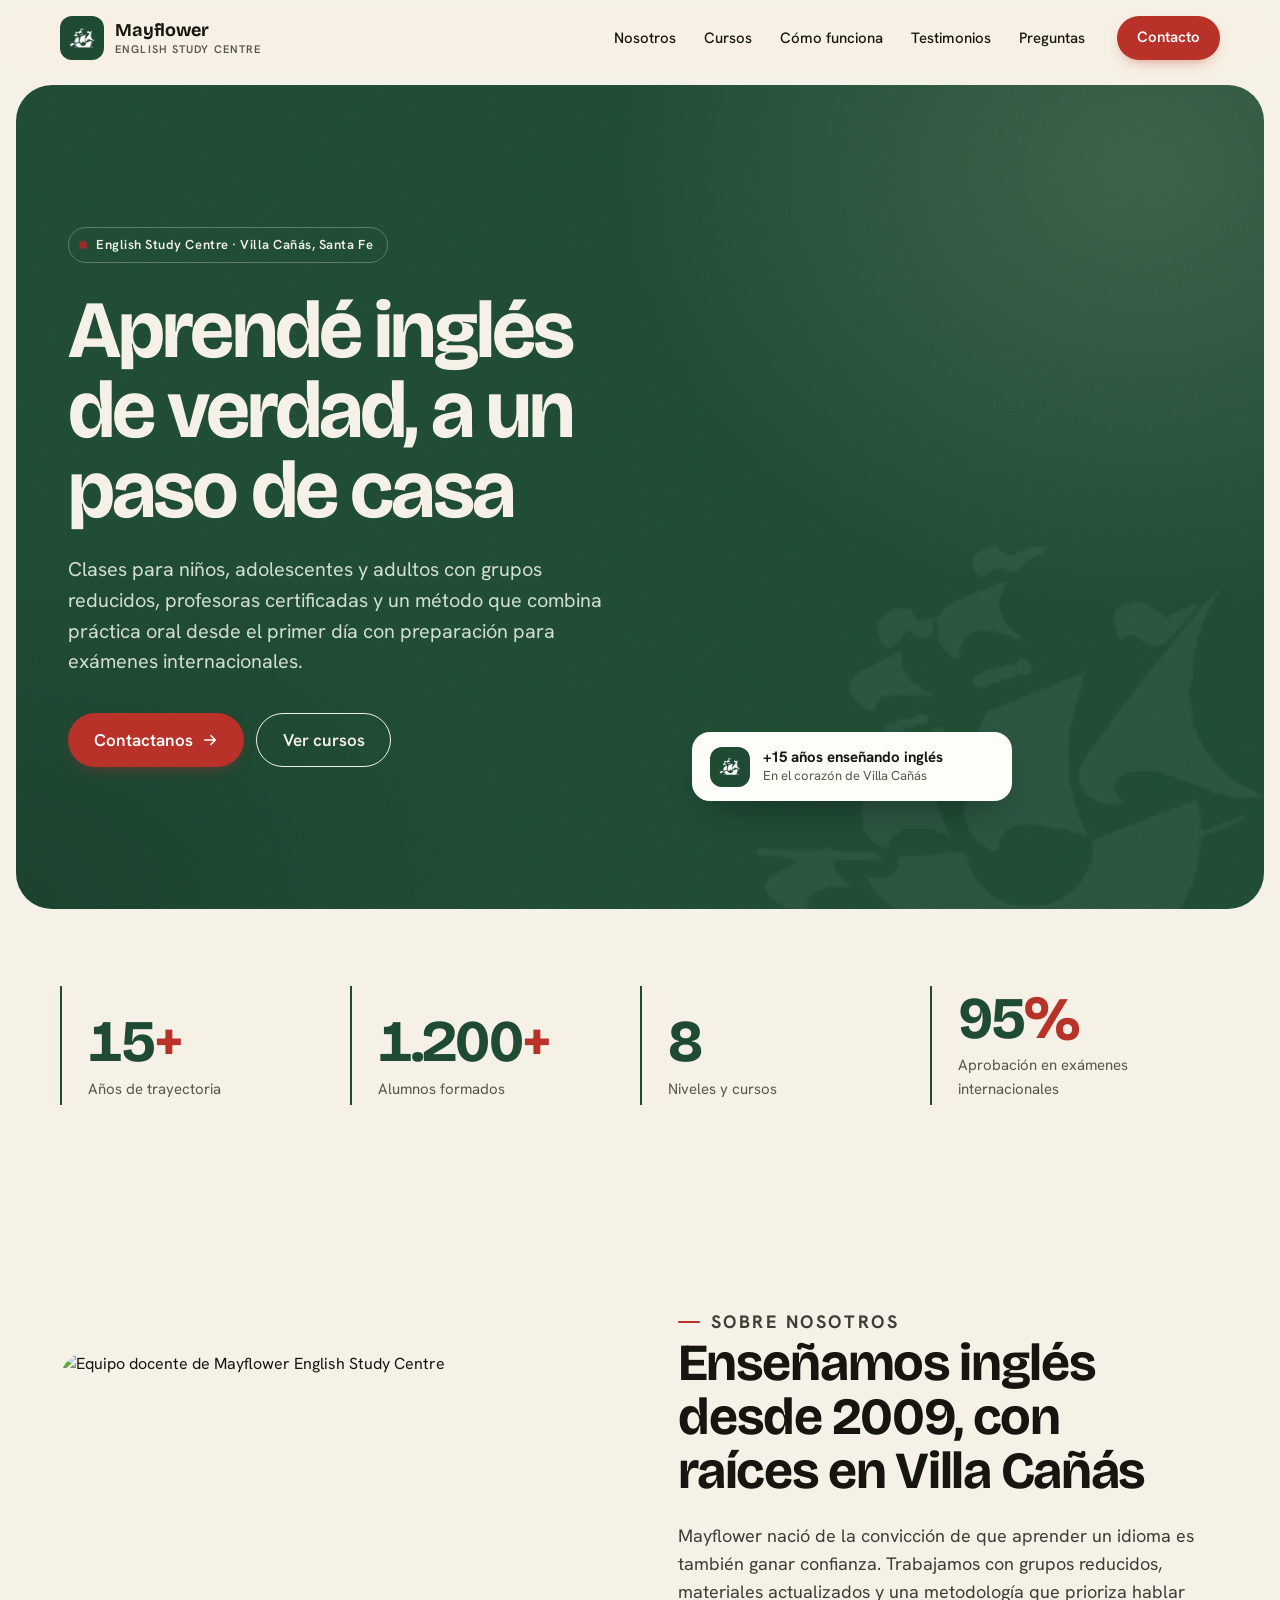
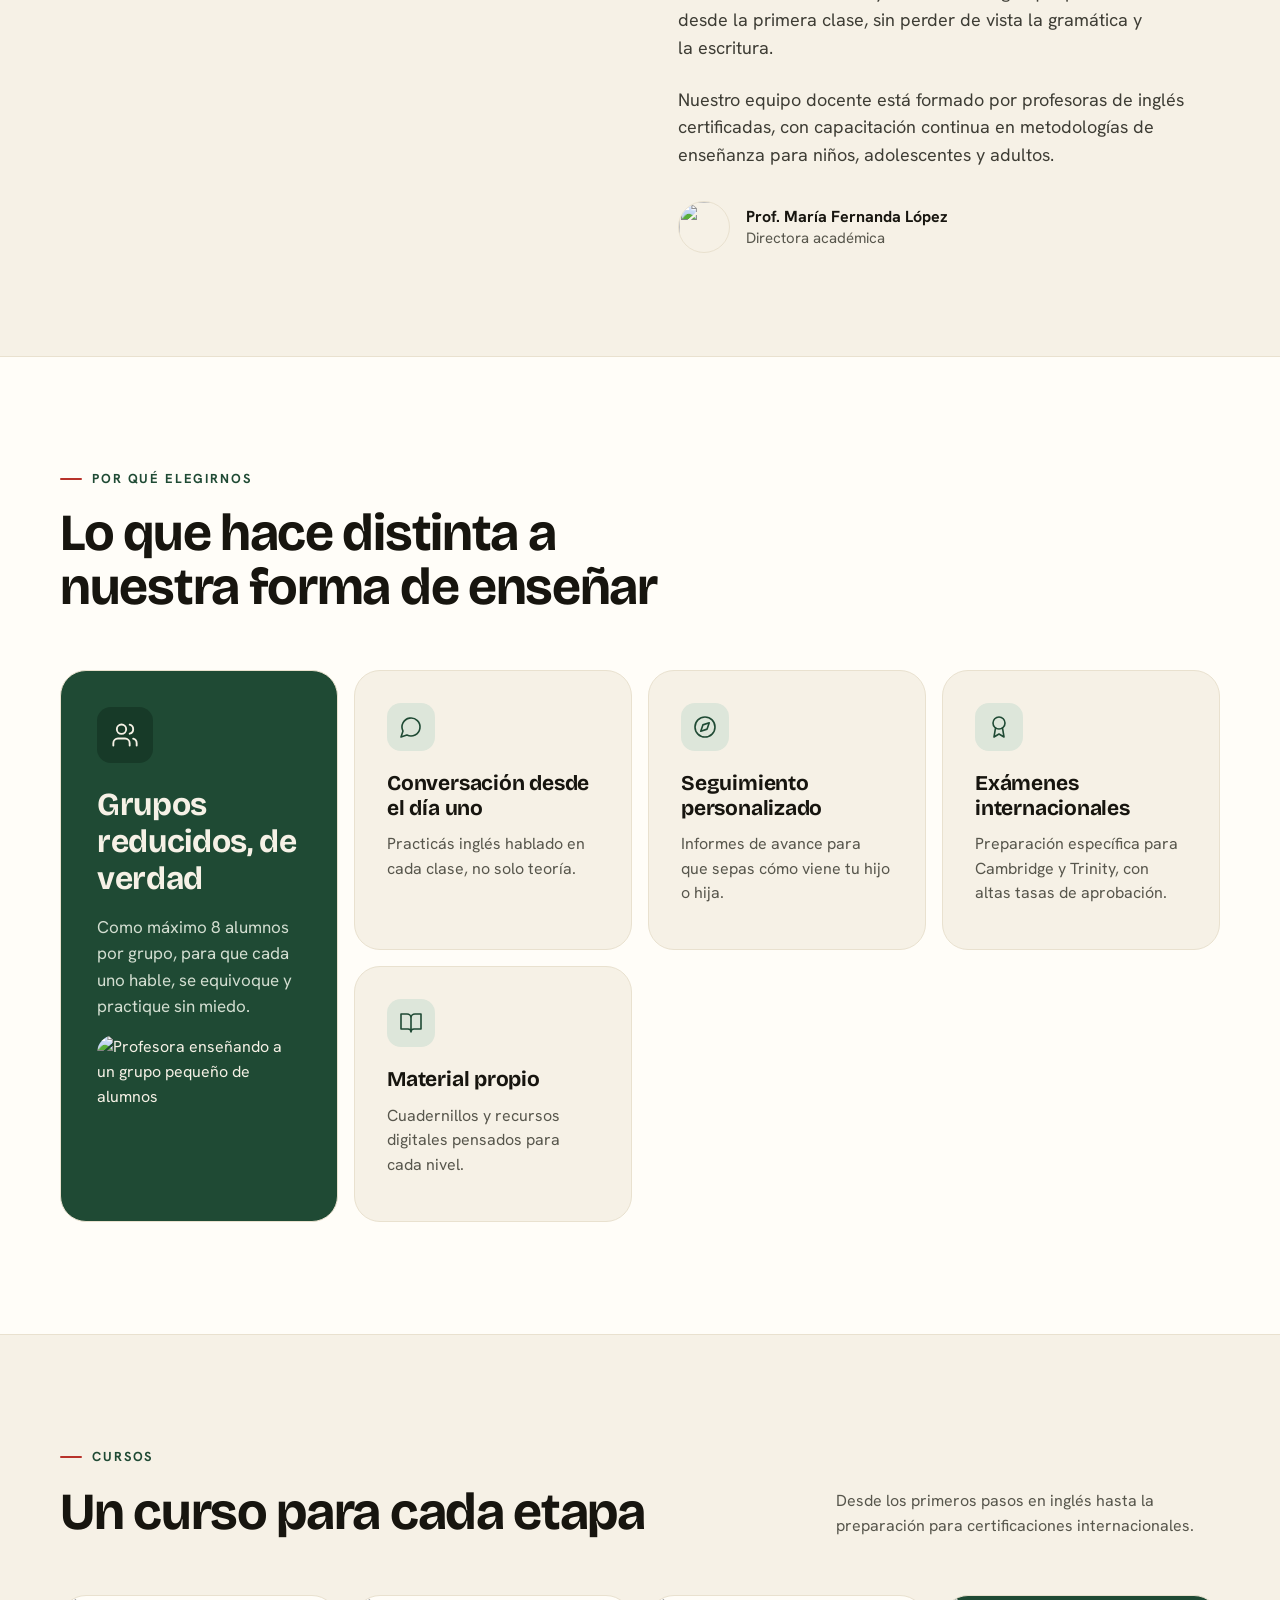
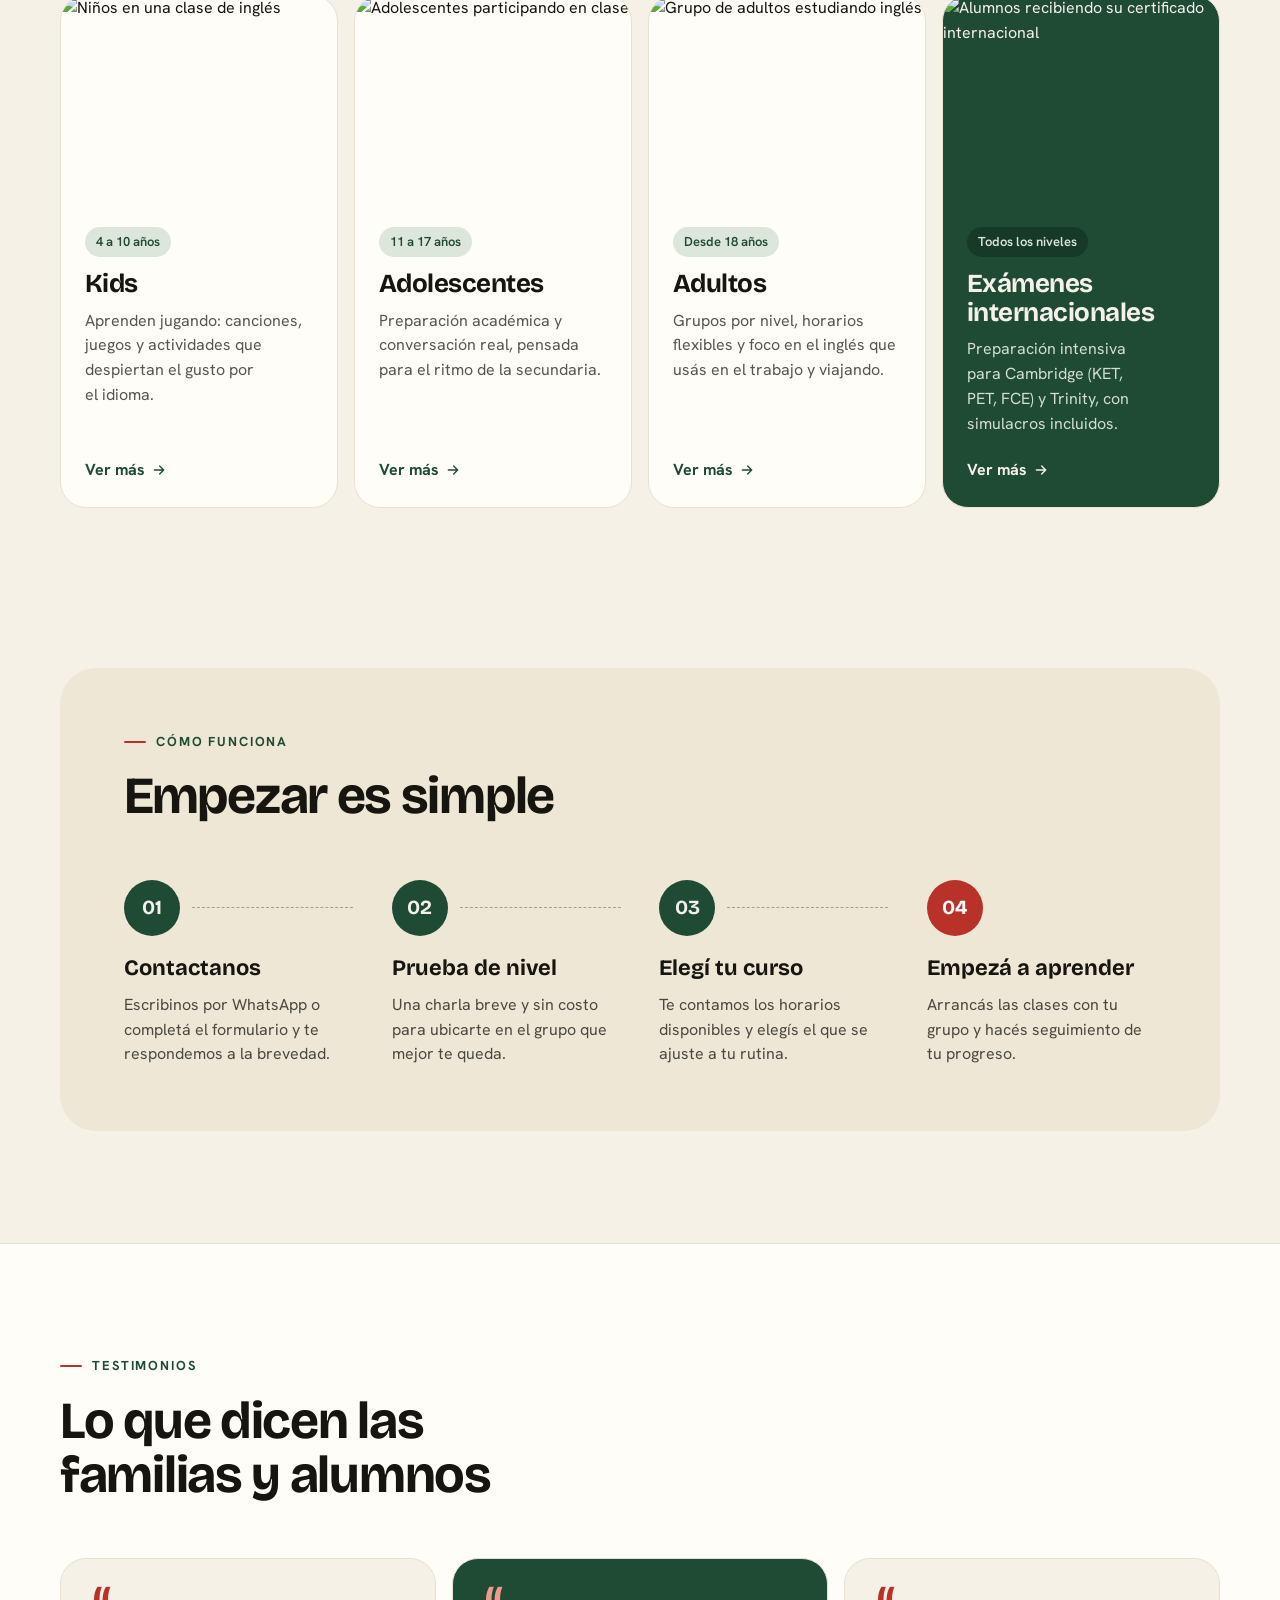
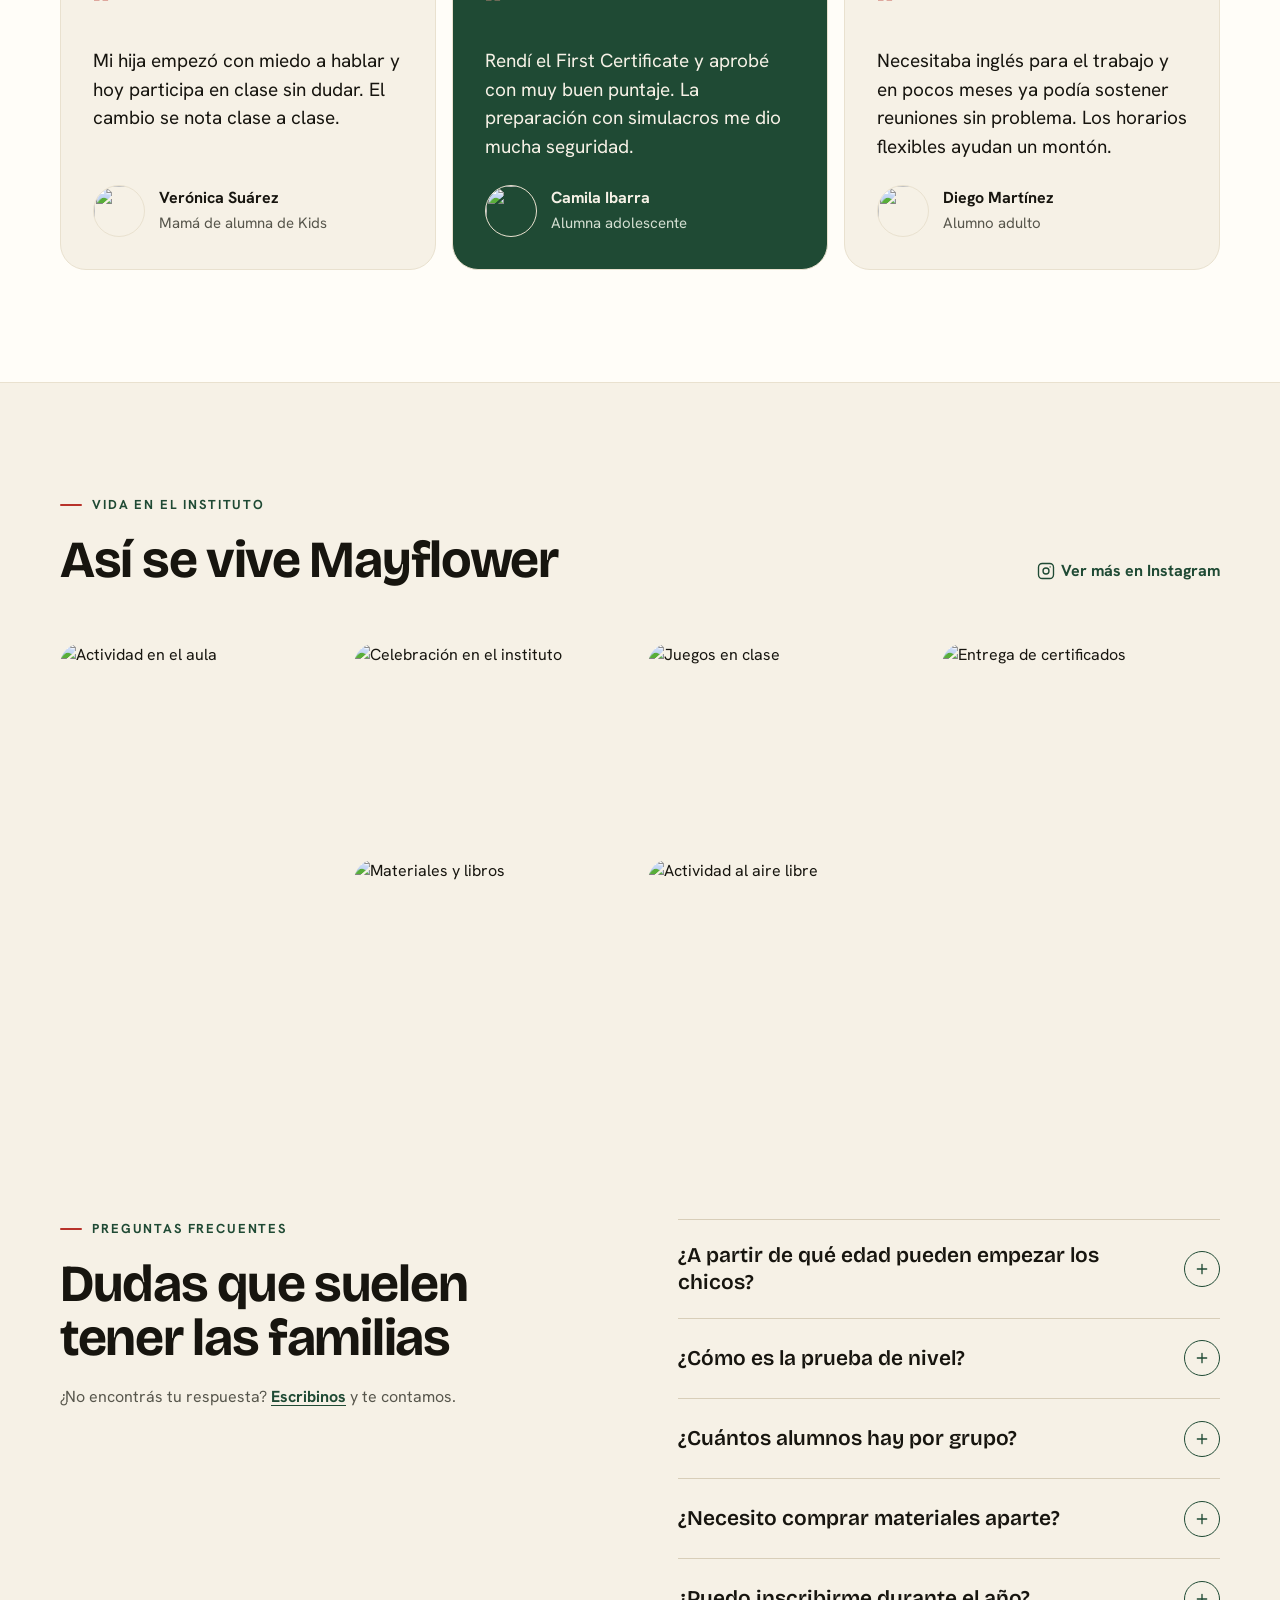
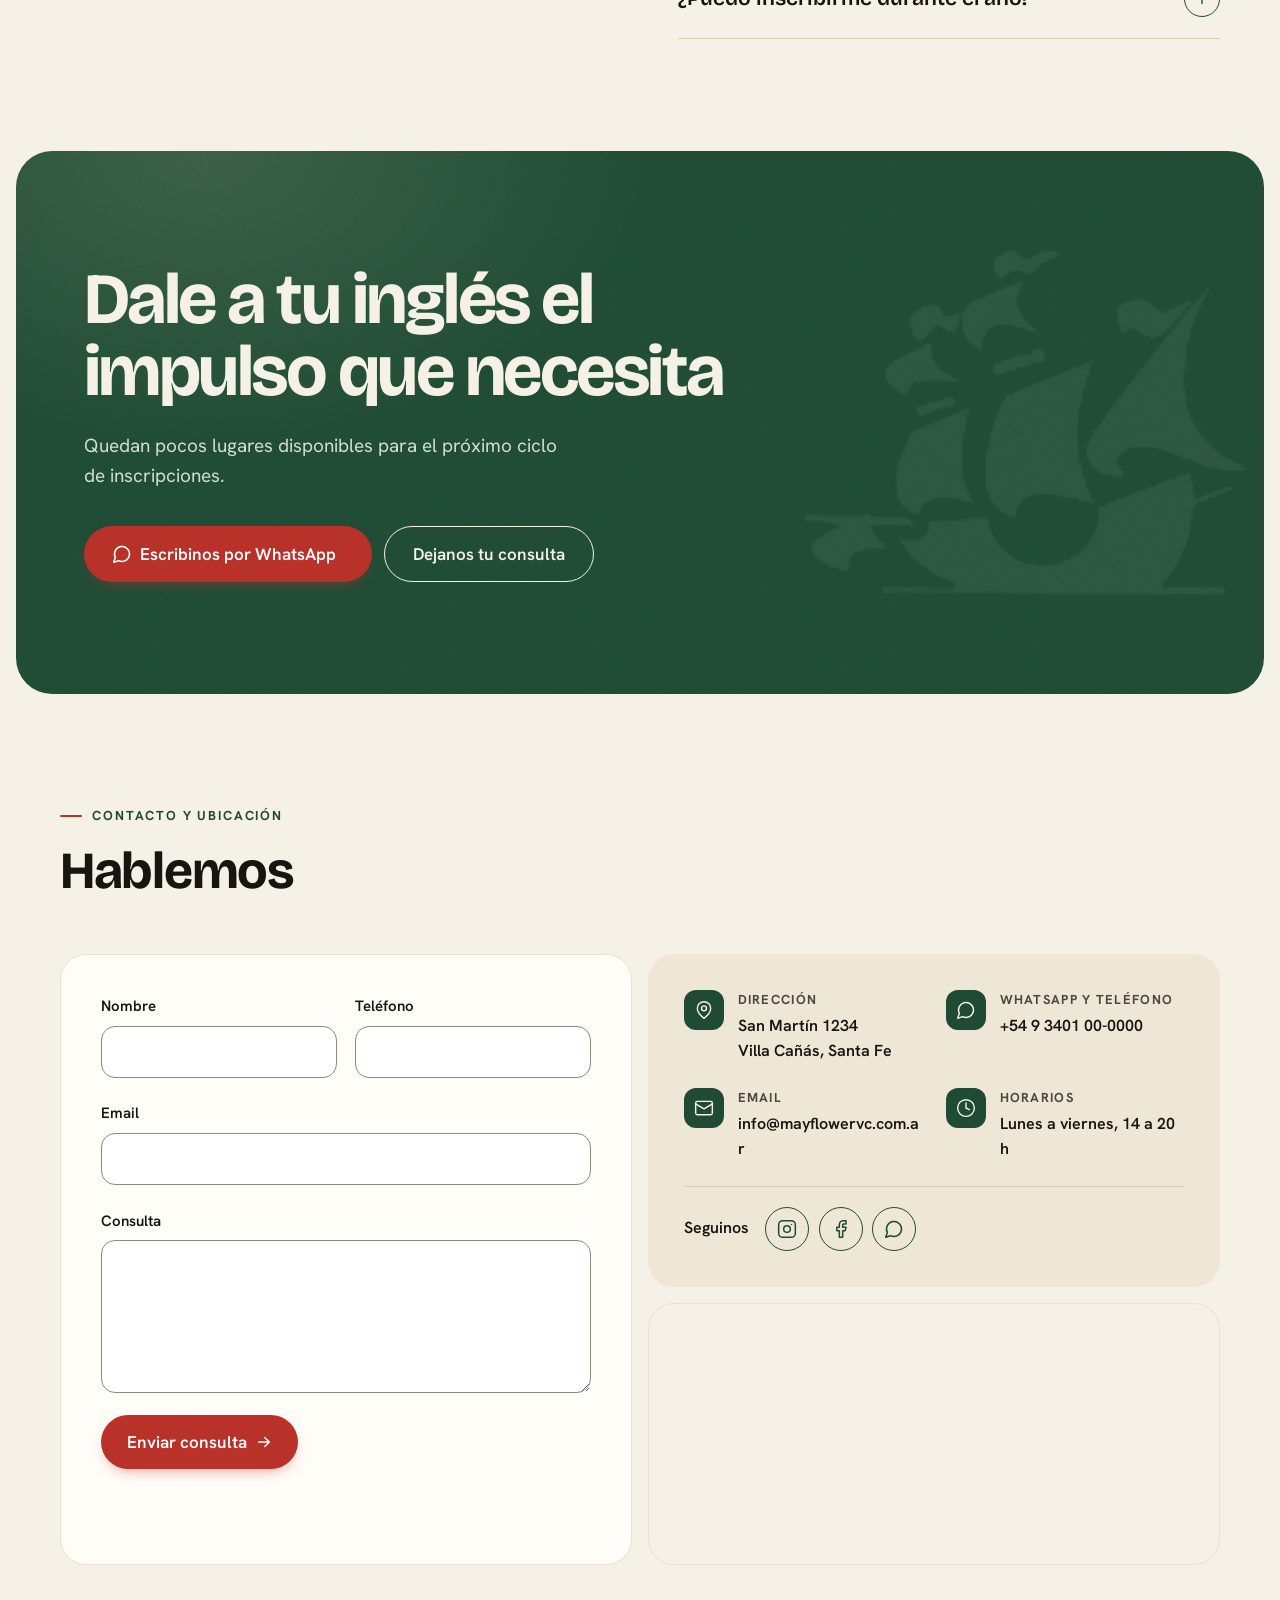
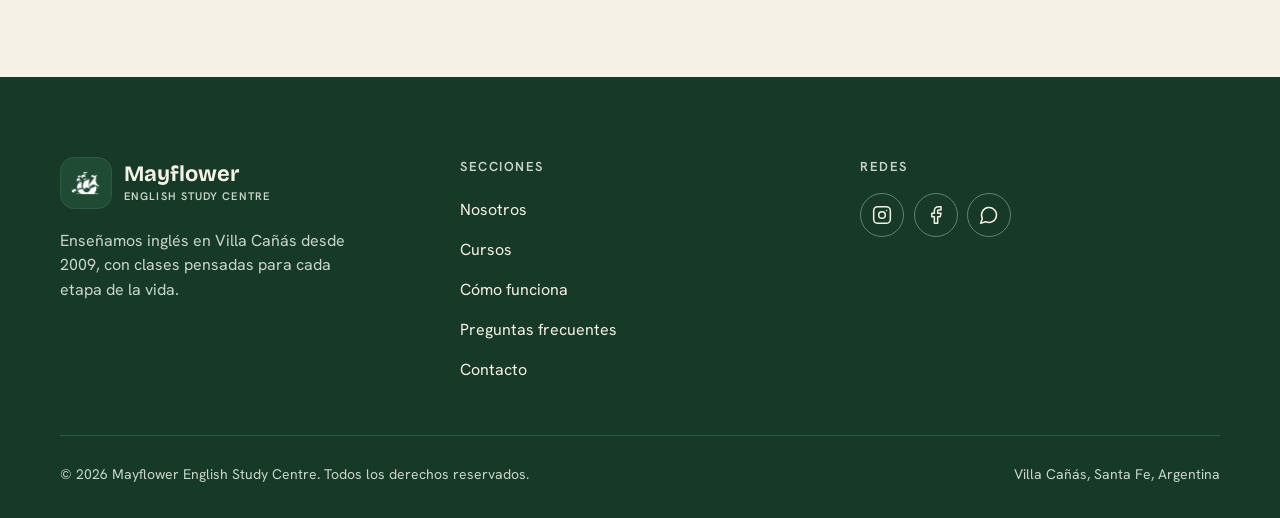
==== index.html @ bcc5b5cf "Build production landing page in HTML/CSS/JS from design handoff Recreates the Claude Design mockup " ====
<!DOCTYPE html>
<html lang="es-AR">
<head>
<meta charset="utf-8">
<meta name="viewport" content="width=device-width, initial-scale=1">
<title>Mayflower English Study Centre · Villa Cañás, Santa Fe</title>
<meta name="description" content="Instituto de inglés en Villa Cañás, Santa Fe. Cursos para niños, adolescentes y adultos, y preparación para exámenes internacionales.">
<link rel="icon" href="assets/ship-white.png" type="image/png">
<link rel="preconnect" href="https://fonts.googleapis.com">
<link rel="preconnect" href="https://fonts.gstatic.com" crossorigin>
<link href="https://fonts.googleapis.com/css2?family=Bricolage+Grotesque:opsz,wght@12..96,400..800&family=Hanken+Grotesk:wght@400..700&display=swap" rel="stylesheet">
<link rel="stylesheet" href="css/style.css">
</head>
<body>

<a href="#contenido" class="skip-link">Saltar al contenido</a>

<header class="site-header">
  <div class="header-inner">
    <a href="#inicio" aria-label="Mayflower English Study Centre, ir al inicio" class="brand">
      <span class="brand-mark"><img src="assets/ship-white.png" alt=""></span>
      <span class="brand-text">
        <span class="brand-name">Mayflower</span>
        <span class="brand-sub">English Study Centre</span>
      </span>
    </a>

    <nav class="main-nav" aria-label="Principal">
      <ul class="nav-list">
        <li><a href="#nosotros" class="nav-link">Nosotros</a></li>
        <li><a href="#cursos" class="nav-link">Cursos</a></li>
        <li><a href="#como-funciona" class="nav-link">Cómo funciona</a></li>
        <li><a href="#testimonios" class="nav-link">Testimonios</a></li>
        <li><a href="#faq" class="nav-link">Preguntas</a></li>
      </ul>
      <a href="#contacto" class="btn btn-primary">Contacto</a>
    </nav>

    <button id="mf-menu-btn" type="button" class="menu-btn mobile-menu-toggle" aria-expanded="false" aria-controls="mf-mobile-menu" aria-label="Abrir menú">
      <svg class="icon-close" width="22" height="22" viewBox="0 0 24 24" aria-hidden="true" hidden><path d="M6 6l12 12M18 6L6 18"></path></svg>
      <svg class="icon-open" width="22" height="22" viewBox="0 0 24 24" aria-hidden="true"><path d="M4 7h16M4 12h16M4 17h10"></path></svg>
    </button>
  </div>

  <nav id="mf-mobile-menu" class="mobile-nav" aria-label="Menú móvil" hidden>
    <ul class="mobile-nav-list">
      <li><a href="#nosotros" class="mobile-nav-link">Nosotros</a></li>
      <li><a href="#cursos" class="mobile-nav-link">Cursos</a></li>
      <li><a href="#como-funciona" class="mobile-nav-link">Cómo funciona</a></li>
      <li><a href="#testimonios" class="mobile-nav-link">Testimonios</a></li>
      <li><a href="#faq" class="mobile-nav-link">Preguntas frecuentes</a></li>
    </ul>
    <a href="#contacto" class="mobile-cta">Contacto</a>
  </nav>
</header>

<main id="contenido">

<section id="inicio" aria-labelledby="hero-title" class="hero-wrap">
  <div class="hero">
    <div class="hero-glow" aria-hidden="true"></div>
    <div class="hero-grain" aria-hidden="true"></div>
    <img src="assets/ship-white.png" alt="" aria-hidden="true" class="hero-ship">
    <div class="hero-grid">
      <div class="hero-copy">
        <p class="hero-badge"><span class="hero-badge-dot" aria-hidden="true"></span>English Study Centre · Villa Cañás, Santa Fe</p>
        <h1 id="hero-title" class="hero-title">Aprendé inglés de verdad, a un paso de casa</h1>
        <p class="hero-sub">Clases para niños, adolescentes y adultos con grupos reducidos, profesoras certificadas y un método que combina práctica oral desde el primer día con preparación para exámenes internacionales.</p>
        <div class="hero-actions">
          <a href="#contacto" class="btn btn-primary btn-lg">Contactanos<svg width="18" height="18" viewBox="0 0 24 24" aria-hidden="true"><path d="M5 12h14M13 6l6 6-6 6"></path></svg></a>
          <a href="#cursos" class="btn btn-outline btn-lg" style="color:var(--bg)">Ver cursos</a>
        </div>
      </div>
      <div class="hero-media">
        <div class="hero-photo">
          <div data-parallax>
            <img src="https://images.unsplash.com/photo-1523240795612-9a054b0db644?auto=format&fit=crop&w=1200&q=80" alt="Alumnos participando en una clase de inglés" loading="eager">
          </div>
        </div>
        <div class="hero-card">
          <span class="hero-card-icon" aria-hidden="true"><img src="assets/ship-white.png" alt=""></span>
          <span class="hero-card-text"><strong>+15 años enseñando inglés</strong><span>En el corazón de Villa Cañás</span></span>
        </div>
      </div>
    </div>
  </div>
</section>

<section id="mf-stats" aria-label="Datos clave" class="stats-section container">
  <dl class="stats-grid">
    <div data-reveal class="stat">
      <dt>Años de trayectoria</dt>
      <dd><span data-count-to="15">0</span><span class="accent">+</span></dd>
    </div>
    <div data-reveal class="stat">
      <dt>Alumnos formados</dt>
      <dd><span data-count-to="1200">0</span><span class="accent">+</span></dd>
    </div>
    <div data-reveal class="stat">
      <dt>Niveles y cursos</dt>
      <dd><span data-count-to="8">0</span></dd>
    </div>
    <div data-reveal class="stat">
      <dt>Aprobación en exámenes internacionales</dt>
      <dd><span data-count-to="95">0</span><span class="accent">%</span></dd>
    </div>
  </dl>
</section>

<section id="nosotros" aria-labelledby="nosotros-title" class="about-section">
  <div data-reveal class="about-photo">
    <img src="https://images.unsplash.com/photo-1509062522246-3755977927d7?auto=format&fit=crop&w=1000&q=80" alt="Equipo docente de Mayflower English Study Centre" loading="lazy">
  </div>
  <div data-reveal class="about-text">
    <p class="eyebrow">Sobre nosotros</p>
    <h2 id="nosotros-title" class="section-title">Enseñamos inglés desde 2009, con raíces en Villa Cañás</h2>
    <p>Mayflower nació de la convicción de que aprender un idioma es también ganar confianza. Trabajamos con grupos reducidos, materiales actualizados y una metodología que prioriza hablar desde la primera clase, sin perder de vista la gramática y la escritura.</p>
    <p>Nuestro equipo docente está formado por profesoras de inglés certificadas, con capacitación continua en metodologías de enseñanza para niños, adolescentes y adultos.</p>
    <div class="about-person">
      <img class="avatar" src="https://images.unsplash.com/photo-1544005313-94ddf0286df2?auto=format&fit=crop&w=200&q=80" alt="">
      <span class="about-person-text"><strong>Prof. María Fernanda López</strong><span>Directora académica</span></span>
    </div>
  </div>
</section>

<section id="por-que" aria-labelledby="porque-title" class="why-section">
  <div class="why-inner">
    <div data-reveal class="why-head">
      <p class="eyebrow">Por qué elegirnos</p>
      <h2 id="porque-title" class="section-title">Lo que hace distinta a nuestra forma de enseñar</h2>
    </div>
    <ul class="why-grid">
      <li data-reveal class="why-card why-card--feature">
        <span class="why-card-icon" aria-hidden="true"><svg width="28" height="28" viewBox="0 0 24 24"><path d="M16 21v-2a4 4 0 0 0-4-4H6a4 4 0 0 0-4 4v2"></path><circle cx="9" cy="7" r="4"></circle><path d="M22 21v-2a4 4 0 0 0-3-3.87M16 3.13a4 4 0 0 1 0 7.75"></path></svg></span>
        <h3>Grupos reducidos, de verdad</h3>
        <p>Como máximo 8 alumnos por grupo, para que cada uno hable, se equivoque y practique sin miedo.</p>
        <div class="why-card-photo"><img src="https://images.unsplash.com/photo-1571260899304-425eee4c7efc?auto=format&fit=crop&w=900&q=80" alt="Profesora enseñando a un grupo pequeño de alumnos" loading="lazy"></div>
      </li>
      <li data-reveal class="why-card">
        <span class="why-card-icon" aria-hidden="true"><svg width="24" height="24" viewBox="0 0 24 24"><path d="M7.9 20A9 9 0 1 0 4 16.1L2 22z"></path></svg></span>
        <h3>Conversación desde el día uno</h3>
        <p>Practicás inglés hablado en cada clase, no solo teoría.</p>
      </li>
      <li data-reveal class="why-card">
        <span class="why-card-icon" aria-hidden="true"><svg width="24" height="24" viewBox="0 0 24 24"><circle cx="12" cy="12" r="10"></circle><path d="M16.24 7.76l-2.12 6.36-6.36 2.12 2.12-6.36z"></path></svg></span>
        <h3>Seguimiento personalizado</h3>
        <p>Informes de avance para que sepas cómo viene tu hijo o hija.</p>
      </li>
      <li data-reveal class="why-card">
        <span class="why-card-icon" aria-hidden="true"><svg width="24" height="24" viewBox="0 0 24 24"><circle cx="12" cy="8" r="6"></circle><path d="M15.48 12.89L17 22l-5-3-5 3 1.52-9.11"></path></svg></span>
        <h3>Exámenes internacionales</h3>
        <p>Preparación específica para Cambridge y Trinity, con altas tasas de aprobación.</p>
      </li>
      <li data-reveal class="why-card">
        <span class="why-card-icon" aria-hidden="true"><svg width="24" height="24" viewBox="0 0 24 24"><path d="M2 3h6a4 4 0 0 1 4 4v14a3 3 0 0 0-3-3H2zM22 3h-6a4 4 0 0 0-4 4v14a3 3 0 0 1 3-3h7z"></path></svg></span>
        <h3>Material propio</h3>
        <p>Cuadernillos y recursos digitales pensados para cada nivel.</p>
      </li>
    </ul>
  </div>
</section>

<section id="cursos" aria-labelledby="cursos-title" class="courses-section">
  <div data-reveal class="section-head-row">
    <div style="max-width:40rem">
      <p class="eyebrow">Cursos</p>
      <h2 id="cursos-title" class="section-title">Un curso para cada etapa</h2>
    </div>
    <p class="lede">Desde los primeros pasos en inglés hasta la preparación para certificaciones internacionales.</p>
  </div>
  <ul class="courses-grid">
    <li data-reveal class="course-card">
      <div class="course-photo"><img src="https://images.unsplash.com/photo-1503676260728-1c00da094a0b?auto=format&fit=crop&w=800&q=80" alt="Niños en una clase de inglés" loading="lazy"></div>
      <div class="course-body">
        <span class="course-tag">4 a 10 años</span>
        <h3>Kids</h3>
        <p>Aprenden jugando: canciones, juegos y actividades que despiertan el gusto por el idioma.</p>
        <a href="#contacto" aria-label="Ver más sobre el curso Kids" class="course-link">Ver más<svg width="16" height="16" viewBox="0 0 24 24" aria-hidden="true"><path d="M5 12h14M13 6l6 6-6 6"></path></svg></a>
      </div>
    </li>
    <li data-reveal class="course-card">
      <div class="course-photo"><img src="https://images.unsplash.com/photo-1580582932707-520aed937b7b?auto=format&fit=crop&w=800&q=80" alt="Adolescentes participando en clase" loading="lazy"></div>
      <div class="course-body">
        <span class="course-tag">11 a 17 años</span>
        <h3>Adolescentes</h3>
        <p>Preparación académica y conversación real, pensada para el ritmo de la secundaria.</p>
        <a href="#contacto" aria-label="Ver más sobre el curso Adolescentes" class="course-link">Ver más<svg width="16" height="16" viewBox="0 0 24 24" aria-hidden="true"><path d="M5 12h14M13 6l6 6-6 6"></path></svg></a>
      </div>
    </li>
    <li data-reveal class="course-card">
      <div class="course-photo"><img src="https://images.unsplash.com/photo-1543269865-cbf427effbad?auto=format&fit=crop&w=800&q=80" alt="Grupo de adultos estudiando inglés" loading="lazy"></div>
      <div class="course-body">
        <span class="course-tag">Desde 18 años</span>
        <h3>Adultos</h3>
        <p>Grupos por nivel, horarios flexibles y foco en el inglés que usás en el trabajo y viajando.</p>
        <a href="#contacto" aria-label="Ver más sobre el curso Adultos" class="course-link">Ver más<svg width="16" height="16" viewBox="0 0 24 24" aria-hidden="true"><path d="M5 12h14M13 6l6 6-6 6"></path></svg></a>
      </div>
    </li>
    <li data-reveal class="course-card course-card--dark">
      <div class="course-photo"><img src="https://images.unsplash.com/photo-1523050854058-8df90110c9f1?auto=format&fit=crop&w=800&q=80" alt="Alumnos recibiendo su certificado internacional" loading="lazy"></div>
      <div class="course-body">
        <span class="course-tag">Todos los niveles</span>
        <h3>Exámenes internacionales</h3>
        <p>Preparación intensiva para Cambridge (KET, PET, FCE) y Trinity, con simulacros incluidos.</p>
        <a href="#contacto" aria-label="Ver más sobre la preparación para exámenes internacionales" class="course-link">Ver más<svg width="16" height="16" viewBox="0 0 24 24" aria-hidden="true"><path d="M5 12h14M13 6l6 6-6 6"></path></svg></a>
      </div>
    </li>
  </ul>
</section>

<section id="como-funciona" aria-labelledby="pasos-title" class="steps-section">
  <div class="steps-panel">
    <div data-reveal class="steps-head">
      <p class="eyebrow">Cómo funciona</p>
      <h2 id="pasos-title" class="section-title">Empezar es simple</h2>
    </div>
    <ol class="steps-list">
      <li data-reveal class="step">
        <div class="step-head" aria-hidden="true"><span class="step-num">01</span><span class="step-line"></span></div>
        <h3>Contactanos</h3>
        <p>Escribinos por WhatsApp o completá el formulario y te respondemos a la brevedad.</p>
      </li>
      <li data-reveal class="step">
        <div class="step-head" aria-hidden="true"><span class="step-num">02</span><span class="step-line"></span></div>
        <h3>Prueba de nivel</h3>
        <p>Una charla breve y sin costo para ubicarte en el grupo que mejor te queda.</p>
      </li>
      <li data-reveal class="step">
        <div class="step-head" aria-hidden="true"><span class="step-num">03</span><span class="step-line"></span></div>
        <h3>Elegí tu curso</h3>
        <p>Te contamos los horarios disponibles y elegís el que se ajuste a tu rutina.</p>
      </li>
      <li data-reveal class="step">
        <div class="step-head" aria-hidden="true"><span class="step-num step-num--final">04</span></div>
        <h3>Empezá a aprender</h3>
        <p>Arrancás las clases con tu grupo y hacés seguimiento de tu progreso.</p>
      </li>
    </ol>
  </div>
</section>

<section id="testimonios" aria-labelledby="testimonios-title" class="testimonials-section">
  <div class="testimonials-inner">
    <div data-reveal class="testimonials-head">
      <p class="eyebrow">Testimonios</p>
      <h2 id="testimonios-title" class="section-title">Lo que dicen las familias y alumnos</h2>
    </div>
    <ul class="testimonials-grid">
      <li data-reveal>
        <figure class="testimonial">
          <span class="testimonial-quote-mark" aria-hidden="true">&ldquo;</span>
          <blockquote>Mi hija empezó con miedo a hablar y hoy participa en clase sin dudar. El cambio se nota clase a clase.</blockquote>
          <figcaption>
            <img class="avatar" src="https://images.unsplash.com/photo-1544723795-3fb6469f5b39?auto=format&fit=crop&w=200&q=80" alt="">
            <span><strong>Verónica Suárez</strong><span class="role">Mamá de alumna de Kids</span></span>
          </figcaption>
        </figure>
      </li>
      <li data-reveal>
        <figure class="testimonial testimonial--dark">
          <span class="testimonial-quote-mark" aria-hidden="true">&ldquo;</span>
          <blockquote>Rendí el First Certificate y aprobé con muy buen puntaje. La preparación con simulacros me dio mucha seguridad.</blockquote>
          <figcaption>
            <img class="avatar" src="https://images.unsplash.com/photo-1520813792240-56fc4a3765a7?auto=format&fit=crop&w=200&q=80" alt="">
            <span><strong>Camila Ibarra</strong><span class="role">Alumna adolescente</span></span>
          </figcaption>
        </figure>
      </li>
      <li data-reveal>
        <figure class="testimonial">
          <span class="testimonial-quote-mark" aria-hidden="true">&ldquo;</span>
          <blockquote>Necesitaba inglés para el trabajo y en pocos meses ya podía sostener reuniones sin problema. Los horarios flexibles ayudan un montón.</blockquote>
          <figcaption>
            <img class="avatar" src="https://images.unsplash.com/photo-1500648767791-00dcc994a43e?auto=format&fit=crop&w=200&q=80" alt="">
            <span><strong>Diego Martínez</strong><span class="role">Alumno adulto</span></span>
          </figcaption>
        </figure>
      </li>
    </ul>
  </div>
</section>

<section id="galeria" aria-labelledby="galeria-title" class="gallery-section">
  <div data-reveal class="section-head-row">
    <div style="max-width:40rem">
      <p class="eyebrow">Vida en el instituto</p>
      <h2 id="galeria-title" class="section-title">Así se vive Mayflower</h2>
    </div>
    <a href="#" class="course-link" style="min-height:44px"><svg width="18" height="18" viewBox="0 0 24 24" aria-hidden="true" style="stroke-width:1.8"><rect x="2" y="2" width="20" height="20" rx="5"></rect><circle cx="12" cy="12" r="4"></circle><path d="M17.5 6.5h.01"></path></svg>Ver más en Instagram</a>
  </div>
  <ul class="gallery-grid">
    <li data-reveal class="gallery-item gallery-item--tall"><img src="https://images.unsplash.com/photo-1522202176988-66273c2fd55f?auto=format&fit=crop&w=600&q=80" alt="Actividad en el aula" loading="lazy"></li>
    <li data-reveal class="gallery-item"><img src="https://images.unsplash.com/photo-1541339907198-e08756dedf3f?auto=format&fit=crop&w=600&q=80" alt="Celebración en el instituto" loading="lazy"></li>
    <li data-reveal class="gallery-item"><img src="https://images.unsplash.com/photo-1588075592446-265fd1e6e76f?auto=format&fit=crop&w=600&q=80" alt="Juegos en clase" loading="lazy"></li>
    <li data-reveal class="gallery-item gallery-item--tall"><img src="https://images.unsplash.com/photo-1523240795612-9a054b0db644?auto=format&fit=crop&w=600&q=80" alt="Entrega de certificados" loading="lazy"></li>
    <li data-reveal class="gallery-item"><img src="https://images.unsplash.com/photo-1497633762265-9d179a990aa6?auto=format&fit=crop&w=600&q=80" alt="Materiales y libros" loading="lazy"></li>
    <li data-reveal class="gallery-item"><img src="https://images.unsplash.com/photo-1427504494785-3a9ca7044f45?auto=format&fit=crop&w=600&q=80" alt="Actividad al aire libre" loading="lazy"></li>
  </ul>
</section>

<section id="faq" aria-labelledby="faq-title" class="faq-section">
  <div data-reveal class="faq-head">
    <p class="eyebrow">Preguntas frecuentes</p>
    <h2 id="faq-title" class="section-title">Dudas que suelen tener las familias</h2>
    <p class="hint">¿No encontrás tu respuesta? <a href="#contacto">Escribinos</a> y te contamos.</p>
  </div>
  <div data-reveal class="faq-list">
    <div class="faq-item">
      <h3 style="margin:0"><button id="faq-b0" type="button" class="faq-question" aria-expanded="false" aria-controls="faq-p0">¿A partir de qué edad pueden empezar los chicos?<span class="faq-icon" aria-hidden="true"><svg width="16" height="16" viewBox="0 0 24 24"><path d="M12 5v14M5 12h14"></path></svg></span></button></h3>
      <div id="faq-p0" role="region" aria-labelledby="faq-b0" class="faq-answer"><div class="faq-answer-inner"><p>Los grupos de Kids arrancan desde los 4 años, con propuestas lúdicas adaptadas a cada edad.</p></div></div>
    </div>
    <div class="faq-item">
      <h3 style="margin:0"><button id="faq-b1" type="button" class="faq-question" aria-expanded="false" aria-controls="faq-p1">¿Cómo es la prueba de nivel?<span class="faq-icon" aria-hidden="true"><svg width="16" height="16" viewBox="0 0 24 24"><path d="M12 5v14M5 12h14"></path></svg></span></button></h3>
      <div id="faq-p1" role="region" aria-labelledby="faq-b1" class="faq-answer"><div class="faq-answer-inner"><p>Es una charla breve y sin costo, presencial o virtual, para ubicarte en el grupo adecuado.</p></div></div>
    </div>
    <div class="faq-item">
      <h3 style="margin:0"><button id="faq-b2" type="button" class="faq-question" aria-expanded="false" aria-controls="faq-p2">¿Cuántos alumnos hay por grupo?<span class="faq-icon" aria-hidden="true"><svg width="16" height="16" viewBox="0 0 24 24"><path d="M12 5v14M5 12h14"></path></svg></span></button></h3>
      <div id="faq-p2" role="region" aria-labelledby="faq-b2" class="faq-answer"><div class="faq-answer-inner"><p>Trabajamos con grupos reducidos de hasta 8 alumnos para garantizar la práctica oral de todos.</p></div></div>
    </div>
    <div class="faq-item">
      <h3 style="margin:0"><button id="faq-b3" type="button" class="faq-question" aria-expanded="false" aria-controls="faq-p3">¿Necesito comprar materiales aparte?<span class="faq-icon" aria-hidden="true"><svg width="16" height="16" viewBox="0 0 24 24"><path d="M12 5v14M5 12h14"></path></svg></span></button></h3>
      <div id="faq-p3" role="region" aria-labelledby="faq-b3" class="faq-answer"><div class="faq-answer-inner"><p>Usamos cuadernillos propios incluidos en la cuota, más recursos digitales de apoyo.</p></div></div>
    </div>
    <div class="faq-item">
      <h3 style="margin:0"><button id="faq-b4" type="button" class="faq-question" aria-expanded="false" aria-controls="faq-p4">¿Puedo inscribirme durante el año?<span class="faq-icon" aria-hidden="true"><svg width="16" height="16" viewBox="0 0 24 24"><path d="M12 5v14M5 12h14"></path></svg></span></button></h3>
      <div id="faq-p4" role="region" aria-labelledby="faq-b4" class="faq-answer"><div class="faq-answer-inner"><p>Sí, las inscripciones están abiertas todo el año según disponibilidad de vacantes por grupo.</p></div></div>
    </div>
  </div>
</section>

<section aria-labelledby="cta-title" class="cta-wrap">
  <div data-reveal class="cta">
    <div class="cta-glow" aria-hidden="true"></div>
    <div class="cta-grain" aria-hidden="true"></div>
    <img src="assets/ship-white.png" alt="" aria-hidden="true" class="cta-ship">
    <div class="cta-inner">
      <h2 id="cta-title" class="cta-title">Dale a tu inglés el impulso que necesita</h2>
      <p class="cta-sub">Quedan pocos lugares disponibles para el próximo ciclo de inscripciones.</p>
      <div class="cta-actions">
        <a href="https://wa.me/5493401000000" target="_blank" rel="noopener" class="btn btn-primary btn-xl">
          <svg width="20" height="20" viewBox="0 0 24 24" aria-hidden="true" style="stroke-width:1.8"><path d="M7.9 20A9 9 0 1 0 4 16.1L2 22z"></path></svg>
          Escribinos por WhatsApp<span class="visually-hidden"> (se abre en una pestaña nueva)</span>
        </a>
        <a href="#contacto" class="btn btn-outline btn-xl" style="color:var(--bg)">Dejanos tu consulta</a>
      </div>
    </div>
  </div>
</section>

<section id="contacto" aria-labelledby="contacto-title" class="contact-section">
  <div data-reveal class="contact-head">
    <p class="eyebrow">Contacto y ubicación</p>
    <h2 id="contacto-title" class="section-title">Hablemos</h2>
  </div>
  <div class="contact-grid">
    <!--
      TODO: Reemplazar "TU_FORM_ID" por el ID real de tu formulario de Formspree
      (creás uno gratis en https://formspree.io) para que las consultas lleguen a tu email.
    -->
    <form data-reveal id="contact-form" action="https://formspree.io/f/TU_FORM_ID" method="POST" novalidate aria-label="Formulario de contacto" class="contact-form">
      <div class="form-row">
        <div class="field">
          <label for="f-nombre">Nombre</label>
          <input id="f-nombre" name="nombre" type="text" autocomplete="name" required aria-describedby="f-nombre-err">
          <span id="f-nombre-err" class="field-error"></span>
        </div>
        <div class="field">
          <label for="f-tel">Teléfono</label>
          <input id="f-tel" name="telefono" type="tel" autocomplete="tel" inputmode="tel">
        </div>
      </div>
      <div class="field">
        <label for="f-mail">Email</label>
        <input id="f-mail" name="email" type="email" autocomplete="email" required aria-describedby="f-mail-err">
        <span id="f-mail-err" class="field-error"></span>
      </div>
      <div class="field">
        <label for="f-consulta">Consulta</label>
        <textarea id="f-consulta" name="consulta" rows="5"></textarea>
      </div>
      <div class="form-actions">
        <button type="submit" class="btn btn-primary btn-lg">Enviar consulta<svg width="18" height="18" viewBox="0 0 24 24" aria-hidden="true"><path d="M5 12h14M13 6l6 6-6 6"></path></svg></button>
        <p id="form-status" role="status" aria-live="polite" class="form-status"></p>
      </div>
    </form>
    <div class="contact-side">
      <div data-reveal class="contact-info">
        <div class="info-item"><span class="info-icon" aria-hidden="true"><svg width="20" height="20" viewBox="0 0 24 24"><path d="M20 10c0 6-8 12-8 12s-8-6-8-12a8 8 0 0 1 16 0z"></path><circle cx="12" cy="10" r="3"></circle></svg></span><div><h3>Dirección</h3><p>San Martín 1234<br>Villa Cañás, Santa Fe</p></div></div>
        <div class="info-item"><span class="info-icon" aria-hidden="true"><svg width="20" height="20" viewBox="0 0 24 24"><path d="M7.9 20A9 9 0 1 0 4 16.1L2 22z"></path></svg></span><div><h3>WhatsApp y teléfono</h3><p>+54 9 3401 00-0000</p></div></div>
        <div class="info-item"><span class="info-icon" aria-hidden="true"><svg width="20" height="20" viewBox="0 0 24 24"><rect x="2" y="4" width="20" height="16" rx="2"></rect><path d="M22 7l-10 6L2 7"></path></svg></span><div><h3>Email</h3><p>info@mayflowervc.com.ar</p></div></div>
        <div class="info-item"><span class="info-icon" aria-hidden="true"><svg width="20" height="20" viewBox="0 0 24 24"><circle cx="12" cy="12" r="10"></circle><path d="M12 6v6l4 2"></path></svg></span><div><h3>Horarios</h3><p>Lunes a viernes, 14 a 20 h</p></div></div>
        <div class="social-row">
          <span class="label">Seguinos</span>
          <a href="#" aria-label="Instagram de Mayflower" class="social-btn"><svg width="20" height="20" viewBox="0 0 24 24" aria-hidden="true" style="stroke-width:1.8"><rect x="2" y="2" width="20" height="20" rx="5"></rect><circle cx="12" cy="12" r="4"></circle><path d="M17.5 6.5h.01"></path></svg></a>
          <a href="#" aria-label="Facebook de Mayflower" class="social-btn"><svg width="20" height="20" viewBox="0 0 24 24" aria-hidden="true" style="stroke-width:1.8"><path d="M18 2h-3a5 5 0 0 0-5 5v3H7v4h3v8h4v-8h3l1-4h-4V7a1 1 0 0 1 1-1h3z"></path></svg></a>
          <a href="https://wa.me/5493401000000" aria-label="WhatsApp de Mayflower" class="social-btn"><svg width="20" height="20" viewBox="0 0 24 24" aria-hidden="true" style="stroke-width:1.8"><path d="M7.9 20A9 9 0 1 0 4 16.1L2 22z"></path></svg></a>
        </div>
      </div>
      <div data-reveal class="map-embed">
        <iframe src="https://www.google.com/maps?q=Villa%20Ca%C3%B1%C3%A1s%2C%20Santa%20Fe&output=embed" title="Ubicación de Mayflower English Study Centre en el mapa" loading="lazy" referrerpolicy="no-referrer-when-downgrade"></iframe>
      </div>
    </div>
  </div>
</section>

</main>

<footer class="site-footer">
  <div class="footer-inner">
    <div class="footer-top">
      <div class="footer-brand">
        <a href="#inicio" aria-label="Mayflower English Study Centre, volver al inicio" class="footer-brand-link">
          <span class="footer-brand-mark"><img src="assets/ship-white.png" alt=""></span>
          <span class="footer-brand-text"><span class="name">Mayflower</span><span class="sub">English Study Centre</span></span>
        </a>
        <p>Enseñamos inglés en Villa Cañás desde 2009, con clases pensadas para cada etapa de la vida.</p>
      </div>
      <nav aria-label="Secciones">
        <h2 class="footer-heading">Secciones</h2>
        <ul class="footer-links">
          <li><a href="#nosotros">Nosotros</a></li>
          <li><a href="#cursos">Cursos</a></li>
          <li><a href="#como-funciona">Cómo funciona</a></li>
          <li><a href="#faq">Preguntas frecuentes</a></li>
          <li><a href="#contacto">Contacto</a></li>
        </ul>
      </nav>
      <div>
        <h2 class="footer-heading">Redes</h2>
        <div class="footer-social">
          <a href="#" aria-label="Instagram de Mayflower"><svg width="20" height="20" viewBox="0 0 24 24" aria-hidden="true" style="stroke-width:1.8"><rect x="2" y="2" width="20" height="20" rx="5"></rect><circle cx="12" cy="12" r="4"></circle><path d="M17.5 6.5h.01"></path></svg></a>
          <a href="#" aria-label="Facebook de Mayflower"><svg width="20" height="20" viewBox="0 0 24 24" aria-hidden="true" style="stroke-width:1.8"><path d="M18 2h-3a5 5 0 0 0-5 5v3H7v4h3v8h4v-8h3l1-4h-4V7a1 1 0 0 1 1-1h3z"></path></svg></a>
          <a href="https://wa.me/5493401000000" aria-label="WhatsApp de Mayflower"><svg width="20" height="20" viewBox="0 0 24 24" aria-hidden="true" style="stroke-width:1.8"><path d="M7.9 20A9 9 0 1 0 4 16.1L2 22z"></path></svg></a>
        </div>
      </div>
    </div>
    <div class="footer-bottom">
      <p>© <span id="current-year"></span> Mayflower English Study Centre. Todos los derechos reservados.</p>
      <p>Villa Cañás, Santa Fe, Argentina</p>
    </div>
  </div>
</footer>

<a href="https://wa.me/5493401000000" target="_blank" rel="noopener" aria-label="Escribinos por WhatsApp (se abre en una pestaña nueva)" class="wa-fab">
  <svg width="26" height="26" viewBox="0 0 24 24" aria-hidden="true" style="stroke-width:1.8"><path d="M7.9 20A9 9 0 1 0 4 16.1L2 22z"></path><path d="M9.5 9.5c0 3 2 5 5 5l1-1.5-2-1-1 .8c-.9-.4-1.5-1-1.8-1.8l.8-1-1-2z"></path></svg>
</a>

<script src="js/main.js"></script>
</body>
</html>
---- css/style.css ----
:root {
  --bg: #F6F1E6;
  --ink: #17150F;
  --green: #1F4A34;
  --green-dark: #173A28;
  --green-light: #285740;
  --green-light2: #2C5E45;
  --red: #B8322A;
  --red-dark: #A02A23;
  --panel: #FFFDF8;
  --panel2: #EFE7D6;
  --border: #E9E1CF;
  --border2: #D8CEB9;
  --muted: #57564C;
  --muted2: #4A493F;
  --muted3: #3E3D35;
  --chip-bg: #DDE6DA;
  --f-display: 'Bricolage Grotesque', ui-sans-serif, system-ui, sans-serif;
  --f-body: 'Hanken Grotesk', ui-sans-serif, system-ui, sans-serif;
  --focus: var(--green);
}

html {
  scroll-behavior: smooth;
  scroll-padding-top: 92px;
  -webkit-text-size-adjust: 100%;
}

body {
  margin: 0;
  background: var(--bg);
  color: var(--ink);
  font-family: var(--f-body);
  -webkit-font-smoothing: antialiased;
  line-height: 1.55;
}

*, *::before, *::after { box-sizing: border-box; }

a { color: var(--green); }
a:hover { color: var(--red); }

:focus-visible {
  outline: 2px solid var(--focus);
  outline-offset: 3px;
}

img { max-width: 100%; display: block; }

.container {
  max-width: 1240px;
  margin: 0 auto;
  padding: 0 clamp(1.25rem, 4vw, 2.5rem);
}

@keyframes mfUp {
  from { opacity: 0; transform: translateY(18px); }
  to { opacity: 1; transform: none; }
}
@keyframes mfImg {
  from { opacity: 0; transform: translateY(20px) scale(.97); }
  to { opacity: 1; transform: none; }
}
@keyframes mfDrop {
  from { opacity: 0; transform: translateY(-8px); }
  to { opacity: 1; transform: none; }
}

@media (prefers-reduced-motion: reduce) {
  html { scroll-behavior: auto; }
  *, *::before, *::after {
    animation-duration: 1ms !important;
    animation-delay: 0ms !important;
    transition-duration: 1ms !important;
  }
}

/* Skip link */
.skip-link {
  position: fixed;
  left: 1rem;
  top: 1rem;
  z-index: 100;
  background: var(--ink);
  color: var(--panel);
  padding: .75rem 1.1rem;
  border-radius: 10px;
  font-weight: 600;
  text-decoration: none;
  transform: translateY(-200%);
  transition: transform 200ms ease;
}
.skip-link:focus { transform: none; }

/* Header */
.site-header {
  position: sticky;
  top: 0;
  z-index: 50;
  background: rgba(246, 241, 230, .78);
  backdrop-filter: blur(14px) saturate(1.4);
  -webkit-backdrop-filter: blur(14px) saturate(1.4);
  border-bottom: 1px solid transparent;
  transition: border-color 260ms ease;
}
.site-header.is-scrolled { border-bottom-color: rgba(23, 21, 15, .1); }

.header-inner {
  max-width: 1240px;
  margin: 0 auto;
  padding: 0 clamp(1.25rem, 4vw, 2.5rem);
  height: 76px;
  display: flex;
  align-items: center;
  justify-content: space-between;
  gap: 1.5rem;
}

.brand {
  display: flex;
  align-items: center;
  gap: .7rem;
  text-decoration: none;
  color: var(--ink);
}
.brand-mark {
  width: 44px;
  height: 44px;
  border-radius: 12px;
  background: var(--green);
  display: grid;
  place-items: center;
  flex: none;
}
.brand-mark img { width: 31px; height: auto; }
.brand-text { display: flex; flex-direction: column; line-height: 1; }
.brand-name {
  font-family: var(--f-display);
  font-weight: 700;
  font-size: 1.125rem;
  letter-spacing: -.01em;
}
.brand-sub {
  font-size: .6875rem;
  font-weight: 600;
  letter-spacing: .1em;
  text-transform: uppercase;
  color: var(--muted);
  margin-top: .3rem;
}

.main-nav { display: flex; align-items: center; gap: 2rem; }
.nav-list { list-style: none; margin: 0; padding: 0; display: flex; gap: 1.75rem; }
.nav-link {
  color: var(--ink);
  text-decoration: none;
  font-size: .9375rem;
  font-weight: 500;
  padding: .5rem 0;
  background: linear-gradient(var(--red), var(--red)) left calc(100% - 2px) / 0% 2px no-repeat;
  transition: background-size 300ms cubic-bezier(.16, 1, .3, 1);
}
.nav-link:hover { background-size: 100% 2px; color: var(--ink); }

.btn {
  display: inline-flex;
  align-items: center;
  gap: .5rem;
  min-height: 44px;
  padding: 0 1.25rem;
  border-radius: 999px;
  text-decoration: none;
  font-weight: 600;
  font-size: .9375rem;
  border: 0;
  cursor: pointer;
  font-family: inherit;
  transition: transform 200ms cubic-bezier(.16, 1, .3, 1), background-color 200ms ease;
}
.btn-primary {
  background: var(--red);
  color: #fff;
  box-shadow: 0 6px 16px -8px rgba(184, 50, 42, .7);
}
.btn-primary:hover { transform: translateY(-2px); background: var(--red-dark); color: #fff; }
.btn-lg { min-height: 54px; padding: 0 1.6rem; font-size: 1.0625rem; }
.btn-xl { min-height: 56px; padding: 0 1.75rem; font-size: 1.0625rem; }
.btn-outline {
  background: transparent;
  border: 1.5px solid currentColor;
  color: inherit;
}
.btn-outline:hover { background: rgba(255, 255, 255, .08); }

.menu-btn {
  width: 48px;
  height: 48px;
  border-radius: 14px;
  border: 1.5px solid var(--green);
  background: transparent;
  color: var(--green);
  display: grid;
  place-items: center;
  cursor: pointer;
}
.menu-btn svg { fill: none; stroke: currentColor; stroke-width: 2; stroke-linecap: round; }
.menu-btn svg[hidden] { display: none; }

.mobile-nav {
  border-top: 1px solid rgba(23, 21, 15, .08);
  padding: 1rem clamp(1.25rem, 4vw, 2.5rem) 1.5rem;
  animation: mfDrop 300ms cubic-bezier(.16, 1, .3, 1) both;
}
.mobile-nav[hidden] { display: none; }
.mobile-nav-list { list-style: none; margin: 0; padding: 0; display: flex; flex-direction: column; }
.mobile-nav-link {
  display: block;
  padding: .9rem 0;
  border-bottom: 1px solid var(--border);
  color: var(--ink);
  text-decoration: none;
  font-family: var(--f-display);
  font-weight: 700;
  font-size: 1.5rem;
}
.mobile-cta {
  margin-top: 1.25rem;
  display: flex;
  justify-content: center;
  align-items: center;
  min-height: 52px;
  border-radius: 999px;
  background: var(--red);
  color: #fff;
  text-decoration: none;
  font-weight: 600;
}

/* Eyebrow */
.eyebrow {
  margin: 0 0 1.1rem;
  display: flex;
  align-items: center;
  gap: .65rem;
  font-size: .8125rem;
  font-weight: 700;
  letter-spacing: .14em;
  text-transform: uppercase;
  color: var(--green);
}
.eyebrow::before {
  content: "";
  width: 22px;
  height: 2px;
  background: var(--red);
  border-radius: 2px;
}

/* Hero */
.hero-wrap { padding: .5rem clamp(.5rem, 1.5vw, 1rem) 0; }
.hero {
  position: relative;
  overflow: hidden;
  border-radius: clamp(24px, 3vw, 36px);
  background: var(--green);
  color: var(--bg);
}
.hero-glow {
  position: absolute;
  inset: 0;
  pointer-events: none;
  background:
    radial-gradient(70% 90% at 90% 10%, rgba(255, 236, 200, .13), transparent 60%),
    radial-gradient(60% 70% at 0% 100%, rgba(0, 0, 0, .14), transparent 70%);
}
.hero-grain {
  position: absolute;
  inset: 0;
  pointer-events: none;
  opacity: .16;
  mix-blend-mode: overlay;
  background-image: url('data:image/svg+xml,%3Csvg xmlns=%22http://www.w3.org/2000/svg%22 width=%22220%22 height=%22220%22%3E%3Cfilter id=%22n%22%3E%3CfeTurbulence type=%22fractalNoise%22 baseFrequency=%22.8%22 numOctaves=%222%22 stitchTiles=%22stitch%22/%3E%3C/filter%3E%3Crect width=%22100%25%22 height=%22100%25%22 filter=%22url(%23n)%22/%3E%3C/svg%3E');
}
.hero-ship {
  position: absolute;
  right: -6%;
  bottom: -8%;
  width: min(62vw, 640px);
  opacity: .05;
  pointer-events: none;
}
.hero-grid {
  position: relative;
  max-width: 1240px;
  min-height: min(calc(100svh - 92px), 880px);
  margin: 0 auto;
  padding: clamp(2.75rem, 7vw, 5.5rem) clamp(1.25rem, 4vw, 3rem);
  display: grid;
  grid-template-columns: repeat(auto-fit, minmax(min(100%, 420px), 1fr));
  gap: clamp(2.5rem, 5vw, 4.5rem);
  align-items: center;
}
.hero-copy { display: flex; flex-direction: column; align-items: flex-start; }
.hero-badge {
  margin: 0 0 1.75rem;
  display: inline-flex;
  align-items: center;
  gap: .6rem;
  padding: .45rem .9rem .45rem .6rem;
  border-radius: 999px;
  border: 1px solid rgba(246, 241, 230, .28);
  font-size: .8125rem;
  font-weight: 600;
  letter-spacing: .04em;
  animation: mfUp 700ms cubic-bezier(.16, 1, .3, 1) 80ms both;
}
.hero-badge-dot { width: 8px; height: 8px; border-radius: 50%; background: var(--red-dark); display: inline-block; }
.hero-title {
  margin: 0;
  font-family: var(--f-display);
  font-weight: 700;
  font-size: clamp(2.6rem, 1.4rem + 4.6vw, 5.25rem);
  line-height: .98;
  letter-spacing: -.035em;
  text-wrap: balance;
  animation: mfUp 700ms cubic-bezier(.16, 1, .3, 1) 160ms both;
}
.hero-sub {
  margin: 1.5rem 0 0;
  max-width: 34rem;
  font-size: clamp(1.0625rem, 1rem + .3vw, 1.25rem);
  line-height: 1.55;
  color: #D3DED1;
  text-wrap: pretty;
  animation: mfUp 700ms cubic-bezier(.16, 1, .3, 1) 240ms both;
}
.hero-actions {
  margin-top: 2.25rem;
  display: flex;
  flex-wrap: wrap;
  gap: .75rem;
  animation: mfUp 700ms cubic-bezier(.16, 1, .3, 1) 320ms both;
}
.hero-actions svg { fill: none; stroke: currentColor; stroke-width: 2; stroke-linecap: round; stroke-linejoin: round; }
.hero-media { position: relative; animation: mfImg 900ms cubic-bezier(.16, 1, .3, 1) 260ms both; }
.hero-photo {
  position: relative;
  overflow: hidden;
  border-radius: clamp(22px, 2.4vw, 30px);
  aspect-ratio: 4 / 5;
  max-height: min(72svh, 660px);
  width: 100%;
}
.hero-photo img {
  position: absolute;
  inset: 0;
  width: 100%;
  height: 100%;
  object-fit: cover;
}
.hero-card {
  position: absolute;
  left: clamp(.75rem, 2vw, 1.25rem);
  right: clamp(.75rem, 2vw, 1.25rem);
  bottom: clamp(.75rem, 2vw, 1.25rem);
  max-width: 320px;
  display: flex;
  align-items: center;
  gap: .85rem;
  padding: .9rem 1.1rem;
  border-radius: 18px;
  background: var(--panel);
  color: var(--ink);
  box-shadow: 0 18px 40px -18px rgba(0, 0, 0, .45);
  animation: mfUp 700ms cubic-bezier(.16, 1, .3, 1) 620ms both;
}
.hero-card-icon {
  width: 40px; height: 40px; flex: none; border-radius: 12px;
  background: var(--green); display: grid; place-items: center;
}
.hero-card-icon img { width: 26px; }
.hero-card-text { display: flex; flex-direction: column; line-height: 1.3; }
.hero-card-text strong { font-size: .9375rem; }
.hero-card-text span { font-size: .8125rem; color: var(--muted); }

/* Stats */
.stats-section { padding: clamp(3rem, 6vw, 5rem) clamp(1.25rem, 4vw, 2.5rem); }
.stats-grid {
  margin: 0;
  display: grid;
  grid-template-columns: repeat(auto-fill, minmax(clamp(25% - .01px, (720px - 100%) * 9999, clamp(50% - .01px, (360px - 100%) * 9999, 100%)), 1fr));
  row-gap: 1.5rem;
}
.stat {
  display: flex;
  flex-direction: column-reverse;
  gap: .35rem;
  padding: .25rem clamp(1rem, 2vw, 1.75rem);
  border-left: 2px solid var(--green);
}
.stat dt { font-size: .9375rem; color: var(--muted); margin: 0; }
.stat dd {
  margin: 0;
  font-family: var(--f-display);
  font-weight: 700;
  font-size: clamp(2.5rem, 1.6rem + 2.6vw, 3.75rem);
  line-height: 1;
  letter-spacing: -.03em;
  color: var(--green);
  font-variant-numeric: tabular-nums;
}
.stat dd .accent { color: var(--red); }

/* Section with reveal */
[data-reveal] { opacity: 1; }
.reveal-init { opacity: 0; transform: translateY(28px); }

/* Nosotros */
.about-section {
  max-width: 1240px;
  margin: 0 auto;
  padding: clamp(3rem, 8vw, 6.5rem) clamp(1.25rem, 4vw, 2.5rem);
  display: grid;
  grid-template-columns: repeat(auto-fit, minmax(min(100%, 400px), 1fr));
  gap: clamp(2.5rem, 6vw, 5.5rem);
  align-items: center;
}
.about-photo { position: relative; overflow: hidden; border-radius: 28px; aspect-ratio: 5 / 4; }
.about-photo img { position: absolute; inset: 0; width: 100%; height: 100%; object-fit: cover; }
.section-title {
  margin: 0;
  font-family: var(--f-display);
  font-weight: 700;
  font-size: clamp(2rem, 1.2rem + 3vw, 3.25rem);
  line-height: 1.04;
  letter-spacing: -.025em;
  text-wrap: balance;
}
.about-text p {
  margin: 1.5rem 0 0;
  font-size: 1.125rem;
  color: var(--muted3);
  text-wrap: pretty;
  max-width: 36rem;
}
.about-person {
  margin-top: 2rem;
  display: flex;
  align-items: center;
  gap: 1rem;
}
.avatar {
  width: 52px; height: 52px; border-radius: 50%; flex: none; object-fit: cover;
  border: 1px solid var(--border);
}
.about-person-text { display: flex; flex-direction: column; line-height: 1.35; }
.about-person-text span { font-size: .9375rem; color: var(--muted); }

/* Por que elegirnos */
.why-section { background: var(--panel); border-top: 1px solid var(--border); border-bottom: 1px solid var(--border); }
.why-inner { max-width: 1240px; margin: 0 auto; padding: clamp(4rem, 9vw, 7rem) clamp(1.25rem, 4vw, 2.5rem); }
.why-head { max-width: 40rem; margin-bottom: clamp(2.5rem, 5vw, 3.5rem); }
.why-grid { list-style: none; margin: 0; padding: 0; display: grid; grid-template-columns: repeat(auto-fit, minmax(min(100%, 270px), 1fr)); gap: 1rem; }
.why-card {
  display: flex; flex-direction: column; gap: .75rem;
  padding: clamp(1.5rem, 3vw, 2rem);
  border-radius: 26px;
  background: var(--bg);
  border: 1px solid var(--border);
  transition: transform 260ms cubic-bezier(.16, 1, .3, 1), box-shadow 260ms ease;
}
.why-card:hover { transform: translateY(-4px); box-shadow: 0 20px 40px -26px rgba(23, 21, 15, .35); }
.why-card-icon {
  width: 48px; height: 48px; border-radius: 14px; background: var(--chip-bg);
  display: grid; place-items: center; color: var(--green);
}
.why-card-icon svg { fill: none; stroke: currentColor; stroke-width: 1.6; stroke-linecap: round; stroke-linejoin: round; }
.why-card h3 { margin: .5rem 0 0; font-family: var(--f-display); font-weight: 700; font-size: 1.3125rem; line-height: 1.15; letter-spacing: -.01em; }
.why-card p { margin: 0; color: var(--muted); text-wrap: pretty; }

.why-card--feature {
  grid-row: span 2;
  gap: 1rem;
  padding: clamp(1.5rem, 3vw, 2.25rem);
  background: var(--green);
  color: var(--bg);
}
.why-card--feature:hover { box-shadow: 0 24px 44px -24px rgba(23, 58, 40, .7); }
.why-card--feature .why-card-icon { width: 56px; height: 56px; background: var(--green-dark); color: var(--bg); }
.why-card--feature h3 { font-size: clamp(1.5rem, 1.2rem + 1vw, 2rem); }
.why-card--feature p { color: #D3DED1; font-size: 1.0625rem; }
.why-card-photo {
  margin-top: auto; min-height: 150px; flex: 1; border-radius: 18px; overflow: hidden;
}
.why-card-photo img { width: 100%; height: 100%; object-fit: cover; }

/* Cursos */
.courses-section { max-width: 1240px; margin: 0 auto; padding: clamp(4rem, 9vw, 7rem) clamp(1.25rem, 4vw, 2.5rem); }
.section-head-row {
  display: flex; flex-wrap: wrap; align-items: flex-end; justify-content: space-between;
  gap: 1.5rem; margin-bottom: clamp(2.5rem, 5vw, 3.5rem);
}
.section-head-row .lede { margin: 0; max-width: 24rem; color: var(--muted); text-wrap: pretty; }
.courses-grid {
  list-style: none; margin: 0; padding: 0;
  display: grid;
  grid-template-columns: repeat(auto-fill, minmax(clamp((100% - 3rem) / 4 - .01px, (calc(920px + 3rem) - 100%) * 9999, clamp((100% - 1rem) / 2 - .01px, (calc(460px + 1rem) - 100%) * 9999, 100%)), 1fr));
  gap: 1rem;
}
.course-card {
  display: flex; flex-direction: column; border-radius: 26px; overflow: hidden;
  background: var(--panel); border: 1px solid var(--border);
  transition: transform 260ms cubic-bezier(.16, 1, .3, 1), box-shadow 260ms ease;
}
.course-card:hover { transform: translateY(-4px); box-shadow: 0 22px 44px -28px rgba(23, 21, 15, .4); }
.course-photo { aspect-ratio: 4 / 3; overflow: hidden; }
.course-photo img { width: 100%; height: 100%; object-fit: cover; }
.course-body { flex: 1; display: flex; flex-direction: column; gap: .6rem; padding: 1.5rem; }
.course-tag {
  align-self: flex-start; font-size: .8125rem; font-weight: 600;
  padding: .3rem .7rem; border-radius: 999px; background: var(--chip-bg); color: var(--green);
}
.course-body h3 { margin: .25rem 0 0; font-family: var(--f-display); font-weight: 700; font-size: 1.625rem; line-height: 1.1; letter-spacing: -.02em; }
.course-body p { margin: 0; color: var(--muted); text-wrap: pretty; }
.course-link {
  margin-top: auto; padding-top: .75rem; align-self: flex-start;
  display: inline-flex; align-items: center; gap: .4rem;
  color: var(--green); font-weight: 700; text-decoration: none;
  background: linear-gradient(var(--red), var(--red)) left 100% / 0% 2px no-repeat;
  transition: background-size 300ms cubic-bezier(.16, 1, .3, 1);
}
.course-link:hover { background-size: 100% 2px; color: var(--green); }
.course-link svg { fill: none; stroke: currentColor; stroke-width: 2; stroke-linecap: round; stroke-linejoin: round; }

.course-card--dark { background: var(--green); color: var(--bg); }
.course-card--dark .course-tag { background: var(--green-dark); color: #DCE5D8; }
.course-card--dark .course-body p { color: #D3DED1; }
.course-card--dark .course-link { color: var(--bg); background: linear-gradient(var(--bg), var(--bg)) left 100% / 0% 2px no-repeat; }
.course-card--dark .course-link:hover { background-size: 100% 2px; color: var(--bg); }

/* Como funciona */
.steps-section { max-width: 1240px; margin: 0 auto; padding: clamp(2rem, 5vw, 3rem) clamp(1.25rem, 4vw, 2.5rem) clamp(4rem, 9vw, 7rem); }
.steps-panel { border-radius: clamp(24px, 3vw, 36px); background: var(--panel2); padding: clamp(2rem, 5vw, 4rem); }
.steps-head { max-width: 40rem; margin-bottom: clamp(2.5rem, 5vw, 3.5rem); }
.steps-list {
  list-style: none; margin: 0; padding: 0;
  display: grid; grid-template-columns: repeat(auto-fit, minmax(min(100%, 210px), 1fr));
  gap: clamp(1.75rem, 3vw, 2.5rem);
}
.step { display: flex; flex-direction: column; gap: .75rem; }
.step-head { display: flex; align-items: center; gap: .75rem; }
.step-num {
  width: 56px; height: 56px; flex: none; border-radius: 50%; background: var(--green); color: var(--bg);
  display: grid; place-items: center; font-family: var(--f-display); font-weight: 700; font-size: 1.25rem;
}
.step-num--final { background: var(--red); color: #fff; }
.step-line { flex: 1; height: 0; border-top: 1.5px dashed #A99F88; }
.step h3 { margin: .5rem 0 0; font-family: var(--f-display); font-weight: 700; font-size: 1.375rem; line-height: 1.15; }
.step p { margin: 0; color: var(--muted2); text-wrap: pretty; }

/* Testimonios */
.testimonials-section { background: var(--panel); border-top: 1px solid var(--border); border-bottom: 1px solid var(--border); }
.testimonials-inner { max-width: 1240px; margin: 0 auto; padding: clamp(4rem, 9vw, 7rem) clamp(1.25rem, 4vw, 2.5rem); }
.testimonials-head { max-width: 40rem; margin-bottom: clamp(2.5rem, 5vw, 3.5rem); }
.testimonials-grid { list-style: none; margin: 0; padding: 0; display: grid; grid-template-columns: repeat(auto-fit, minmax(min(100%, 290px), 1fr)); gap: 1rem; }
.testimonial {
  margin: 0; height: 100%; display: flex; flex-direction: column; gap: 1.5rem;
  padding: clamp(1.5rem, 3vw, 2rem); border-radius: 26px;
  background: var(--bg); border: 1px solid var(--border);
}
.testimonial-quote-mark { font-family: var(--f-display); font-size: 4rem; line-height: .6; color: var(--red); height: 2rem; display: block; }
.testimonial blockquote { margin: 0; font-size: 1.1875rem; line-height: 1.5; text-wrap: pretty; }
.testimonial figcaption { margin-top: auto; display: flex; align-items: center; gap: .85rem; }
.testimonial figcaption strong { display: block; }
.testimonial figcaption span.role { font-size: .9375rem; color: var(--muted); }

.testimonial--dark { background: var(--green); color: var(--bg); }
.testimonial--dark .testimonial-quote-mark { color: #F09A8F; }
.testimonial--dark figcaption span.role { color: #D3DED1; }

/* Galeria */
.gallery-section { max-width: 1240px; margin: 0 auto; padding: clamp(4rem, 9vw, 7rem) clamp(1.25rem, 4vw, 2.5rem); }
.gallery-grid {
  list-style: none; margin: 0; padding: 0;
  display: grid;
  grid-template-columns: repeat(auto-fill, minmax(min(100%, 220px), 1fr));
  grid-auto-rows: clamp(150px, 18vw, 200px);
  grid-auto-flow: dense;
  gap: 1rem;
}
.gallery-item { border-radius: 22px; overflow: hidden; }
.gallery-item img { width: 100%; height: 100%; object-fit: cover; }
.gallery-item--tall { grid-row: span 2; }

/* FAQ */
.faq-section {
  max-width: 1240px; margin: 0 auto;
  padding: clamp(2rem, 5vw, 3rem) clamp(1.25rem, 4vw, 2.5rem) clamp(4rem, 9vw, 7rem);
  display: grid; grid-template-columns: repeat(auto-fit, minmax(min(100%, 340px), 1fr));
  gap: clamp(2rem, 6vw, 5rem); align-items: start;
}
.faq-head p.hint { margin: 1.25rem 0 0; color: var(--muted); max-width: 28rem; }
.faq-head p.hint a { color: var(--green); font-weight: 700; text-underline-offset: 3px; }
.faq-list { border-top: 1px solid var(--border2); }
.faq-item { border-bottom: 1px solid var(--border2); }
.faq-question {
  width: 100%; display: flex; align-items: center; justify-content: space-between; gap: 1rem;
  padding: 1.35rem 0; background: none; border: 0; cursor: pointer; text-align: left;
  color: var(--ink); font: inherit; font-family: var(--f-display); font-weight: 600;
  font-size: clamp(1.0625rem, 1rem + .4vw, 1.3125rem); line-height: 1.3; margin: 0;
}
.faq-icon {
  width: 36px; height: 36px; flex: none; border-radius: 50%; border: 1.5px solid var(--green);
  color: var(--green); display: grid; place-items: center;
  transition: transform 360ms cubic-bezier(.16, 1, .3, 1);
}
.faq-icon svg { fill: none; stroke: currentColor; stroke-width: 2; stroke-linecap: round; }
.faq-question[aria-expanded="true"] .faq-icon { transform: rotate(45deg); }
.faq-answer {
  display: grid; grid-template-rows: 0fr; visibility: hidden;
  transition: grid-template-rows 360ms cubic-bezier(.16, 1, .3, 1), visibility 360ms;
}
.faq-answer.is-open { grid-template-rows: 1fr; visibility: visible; }
.faq-answer-inner { overflow: hidden; }
.faq-answer p {
  margin: 0; padding: 0 3rem 1.5rem 0; color: var(--muted2); opacity: 0; transition: opacity 300ms ease;
}
.faq-answer.is-open p { opacity: 1; }

/* CTA */
.cta-wrap { padding: 0 clamp(.5rem, 1.5vw, 1rem); }
.cta {
  position: relative; overflow: hidden; border-radius: clamp(24px, 3vw, 36px);
  background: var(--green); color: var(--bg);
}
.cta-glow { position: absolute; inset: 0; pointer-events: none; background: radial-gradient(60% 90% at 15% 0%, rgba(255, 236, 200, .12), transparent 60%); }
.cta-grain { position: absolute; inset: 0; pointer-events: none; opacity: .16; mix-blend-mode: overlay; background-image: url('data:image/svg+xml,%3Csvg xmlns=%22http://www.w3.org/2000/svg%22 width=%22220%22 height=%22220%22%3E%3Cfilter id=%22n%22%3E%3CfeTurbulence type=%22fractalNoise%22 baseFrequency=%22.8%22 numOctaves=%222%22 stitchTiles=%22stitch%22/%3E%3C/filter%3E%3Crect width=%22100%25%22 height=%22100%25%22 filter=%22url(%23n)%22/%3E%3C/svg%3E'); }
.cta-ship { position: absolute; right: -4%; top: 50%; transform: translateY(-50%); width: min(70vw, 560px); opacity: .06; pointer-events: none; }
.cta-inner {
  position: relative; max-width: 1240px; margin: 0 auto;
  padding: clamp(3.5rem, 9vw, 7rem) clamp(1.5rem, 5vw, 4rem);
  display: flex; flex-direction: column; align-items: flex-start; gap: 1.5rem;
}
.cta-title { margin: 0; max-width: 18ch; font-family: var(--f-display); font-weight: 700; font-size: clamp(2.25rem, 1.3rem + 4vw, 4.5rem); line-height: 1; letter-spacing: -.035em; text-wrap: balance; }
.cta-sub { margin: 0; max-width: 36rem; font-size: 1.1875rem; color: #D3DED1; text-wrap: pretty; }
.cta-actions { margin-top: .75rem; display: flex; flex-wrap: wrap; gap: .75rem; }
.cta-actions svg { fill: none; stroke: currentColor; stroke-width: 1.8; stroke-linecap: round; stroke-linejoin: round; }
.visually-hidden { position: absolute; width: 1px; height: 1px; overflow: hidden; clip: rect(0 0 0 0); }

/* Contacto */
.contact-section { max-width: 1240px; margin: 0 auto; padding: clamp(4rem, 9vw, 7rem) clamp(1.25rem, 4vw, 2.5rem); }
.contact-head { max-width: 40rem; margin-bottom: clamp(2.5rem, 5vw, 3.5rem); }
.contact-grid { display: grid; grid-template-columns: repeat(auto-fit, minmax(min(100%, 380px), 1fr)); gap: 1rem; align-items: stretch; }

.contact-form {
  display: flex; flex-direction: column; gap: 1.1rem;
  padding: clamp(1.5rem, 3.5vw, 2.5rem); border-radius: 26px;
  background: var(--panel); border: 1px solid var(--border);
}
.form-row { display: grid; grid-template-columns: repeat(auto-fit, minmax(min(100%, 200px), 1fr)); gap: 1.1rem; }
.field { display: flex; flex-direction: column; gap: .45rem; }
.field label { font-weight: 600; font-size: .9375rem; }
.field input, .field textarea {
  min-height: 52px; padding: 0 1rem; border-radius: 14px; border: 1.5px solid #8F8A7A;
  background: #fff; color: var(--ink); font: inherit; font-size: 1rem;
}
.field textarea { padding: .85rem 1rem; resize: vertical; min-height: unset; }
.field input:focus, .field textarea:focus { border-color: var(--green); outline: none; }
.field input[aria-invalid="true"], .field textarea[aria-invalid="true"] { border-color: var(--red-dark); }
.field-error { font-size: .875rem; color: var(--red-dark); min-height: 0; }
.form-actions { display: flex; flex-wrap: wrap; align-items: center; gap: 1rem; margin-top: .25rem; }
.form-status { margin: 0; color: var(--green); font-weight: 600; }
.form-actions svg { fill: none; stroke: currentColor; stroke-width: 2; stroke-linecap: round; stroke-linejoin: round; }

.contact-side { display: grid; gap: 1rem; grid-template-rows: auto 1fr; }
.contact-info {
  display: grid; grid-template-columns: repeat(auto-fit, minmax(min(100%, 200px), 1fr)); gap: 1.5rem;
  padding: clamp(1.5rem, 3.5vw, 2.25rem); border-radius: 26px; background: var(--panel2);
}
.info-item { display: flex; gap: .85rem; }
.info-icon { width: 40px; height: 40px; flex: none; border-radius: 12px; background: var(--green); color: var(--bg); display: grid; place-items: center; }
.info-icon svg { fill: none; stroke: currentColor; stroke-width: 1.7; stroke-linecap: round; stroke-linejoin: round; }
.info-item h3 { margin: 0; font-size: .8125rem; letter-spacing: .1em; text-transform: uppercase; color: var(--muted2); }
.info-item p { margin: .25rem 0 0; font-weight: 600; overflow-wrap: anywhere; }
.social-row {
  grid-column: 1 / -1; display: flex; flex-wrap: wrap; align-items: center; gap: .6rem;
  padding-top: 1.25rem; border-top: 1px solid var(--border2);
}
.social-row span.label { font-weight: 600; margin-right: .4rem; }
.social-btn {
  width: 44px; height: 44px; border-radius: 50%; border: 1.5px solid var(--green); color: var(--green);
  display: grid; place-items: center; transition: transform 200ms cubic-bezier(.16, 1, .3, 1), background-color 200ms ease;
}
.social-btn:hover { transform: translateY(-2px); background: var(--green); color: var(--bg); }
.social-btn svg { fill: none; stroke: currentColor; stroke-width: 1.8; stroke-linecap: round; stroke-linejoin: round; }
.map-embed { min-height: 260px; border-radius: 26px; overflow: hidden; border: 1px solid var(--border); }
.map-embed iframe { width: 100%; height: 100%; min-height: 260px; border: 0; display: block; }

/* Footer */
.site-footer { background: var(--green-dark); color: var(--bg); }
.footer-inner { max-width: 1240px; margin: 0 auto; padding: clamp(3.5rem, 7vw, 5rem) clamp(1.25rem, 4vw, 2.5rem) 2rem; }
.footer-top {
  display: grid; grid-template-columns: repeat(auto-fit, minmax(min(100%, 220px), 1fr)); gap: 2.5rem;
  padding-bottom: 3rem; border-bottom: 1px solid #2E5A43;
}
.footer-brand { display: flex; flex-direction: column; gap: 1.25rem; }
.footer-brand-link { display: flex; align-items: center; gap: .75rem; text-decoration: none; color: var(--bg); }
.footer-brand-mark { width: 52px; height: 52px; border-radius: 14px; background: var(--green); border: 1px solid #2E5A43; display: grid; place-items: center; flex: none; }
.footer-brand-mark img { width: 36px; }
.footer-brand-text { display: flex; flex-direction: column; line-height: 1; }
.footer-brand-text .name { font-family: var(--f-display); font-weight: 700; font-size: 1.375rem; }
.footer-brand-text .sub { font-size: .6875rem; font-weight: 600; letter-spacing: .1em; text-transform: uppercase; color: #C9D6C9; margin-top: .35rem; }
.footer-brand p { margin: 0; color: #C9D6C9; max-width: 18rem; }
.footer-heading { margin: 0 0 1rem; font-size: .8125rem; letter-spacing: .12em; text-transform: uppercase; color: #C9D6C9; font-weight: 600; }
.footer-links { list-style: none; margin: 0; padding: 0; display: flex; flex-direction: column; gap: .35rem; }
.footer-links a {
  display: inline-block; padding: .3rem 0; color: var(--bg); text-decoration: none;
  background: linear-gradient(var(--bg), var(--bg)) left 100% / 0% 1.5px no-repeat;
  transition: background-size 300ms cubic-bezier(.16, 1, .3, 1);
}
.footer-links a:hover { background-size: 100% 1.5px; color: var(--bg); }
.footer-social { display: flex; gap: .6rem; }
.footer-social a {
  width: 44px; height: 44px; border-radius: 50%; border: 1.5px solid #5E8470; color: var(--bg);
  display: grid; place-items: center; transition: transform 200ms cubic-bezier(.16, 1, .3, 1), background-color 200ms ease;
}
.footer-social a:hover { transform: translateY(-2px); background: var(--bg); color: var(--green-dark); }
.footer-social svg { fill: none; stroke: currentColor; stroke-width: 1.8; stroke-linecap: round; stroke-linejoin: round; }
.footer-bottom {
  display: flex; flex-wrap: wrap; justify-content: space-between; gap: 1rem;
  padding-top: 1.75rem; font-size: .875rem; color: #C9D6C9;
}
.footer-bottom p { margin: 0; }

/* WhatsApp FAB */
.wa-fab {
  position: fixed; right: clamp(1rem, 3vw, 1.5rem); bottom: clamp(1rem, 3vw, 1.5rem); z-index: 60;
  width: 58px; height: 58px; border-radius: 50%; background: var(--green); color: var(--bg);
  display: grid; place-items: center; box-shadow: 0 14px 30px -12px rgba(23, 58, 40, .65);
  border: 2px solid var(--bg);
  opacity: 0; transform: translateY(16px) scale(.9); pointer-events: none;
  transition: opacity 300ms cubic-bezier(.16, 1, .3, 1), transform 300ms cubic-bezier(.16, 1, .3, 1);
}
.wa-fab.is-visible { opacity: 1; transform: none; pointer-events: auto; }
.wa-fab:hover { transform: translateY(-3px) scale(1.04); color: var(--bg); }
.wa-fab svg { fill: none; stroke: currentColor; stroke-width: 1.8; stroke-linecap: round; stroke-linejoin: round; }

@media (max-width: 900px) {
  .main-nav { display: none; }
}
@media (min-width: 901px) {
  .mobile-menu-toggle, .mobile-nav { display: none; }
}
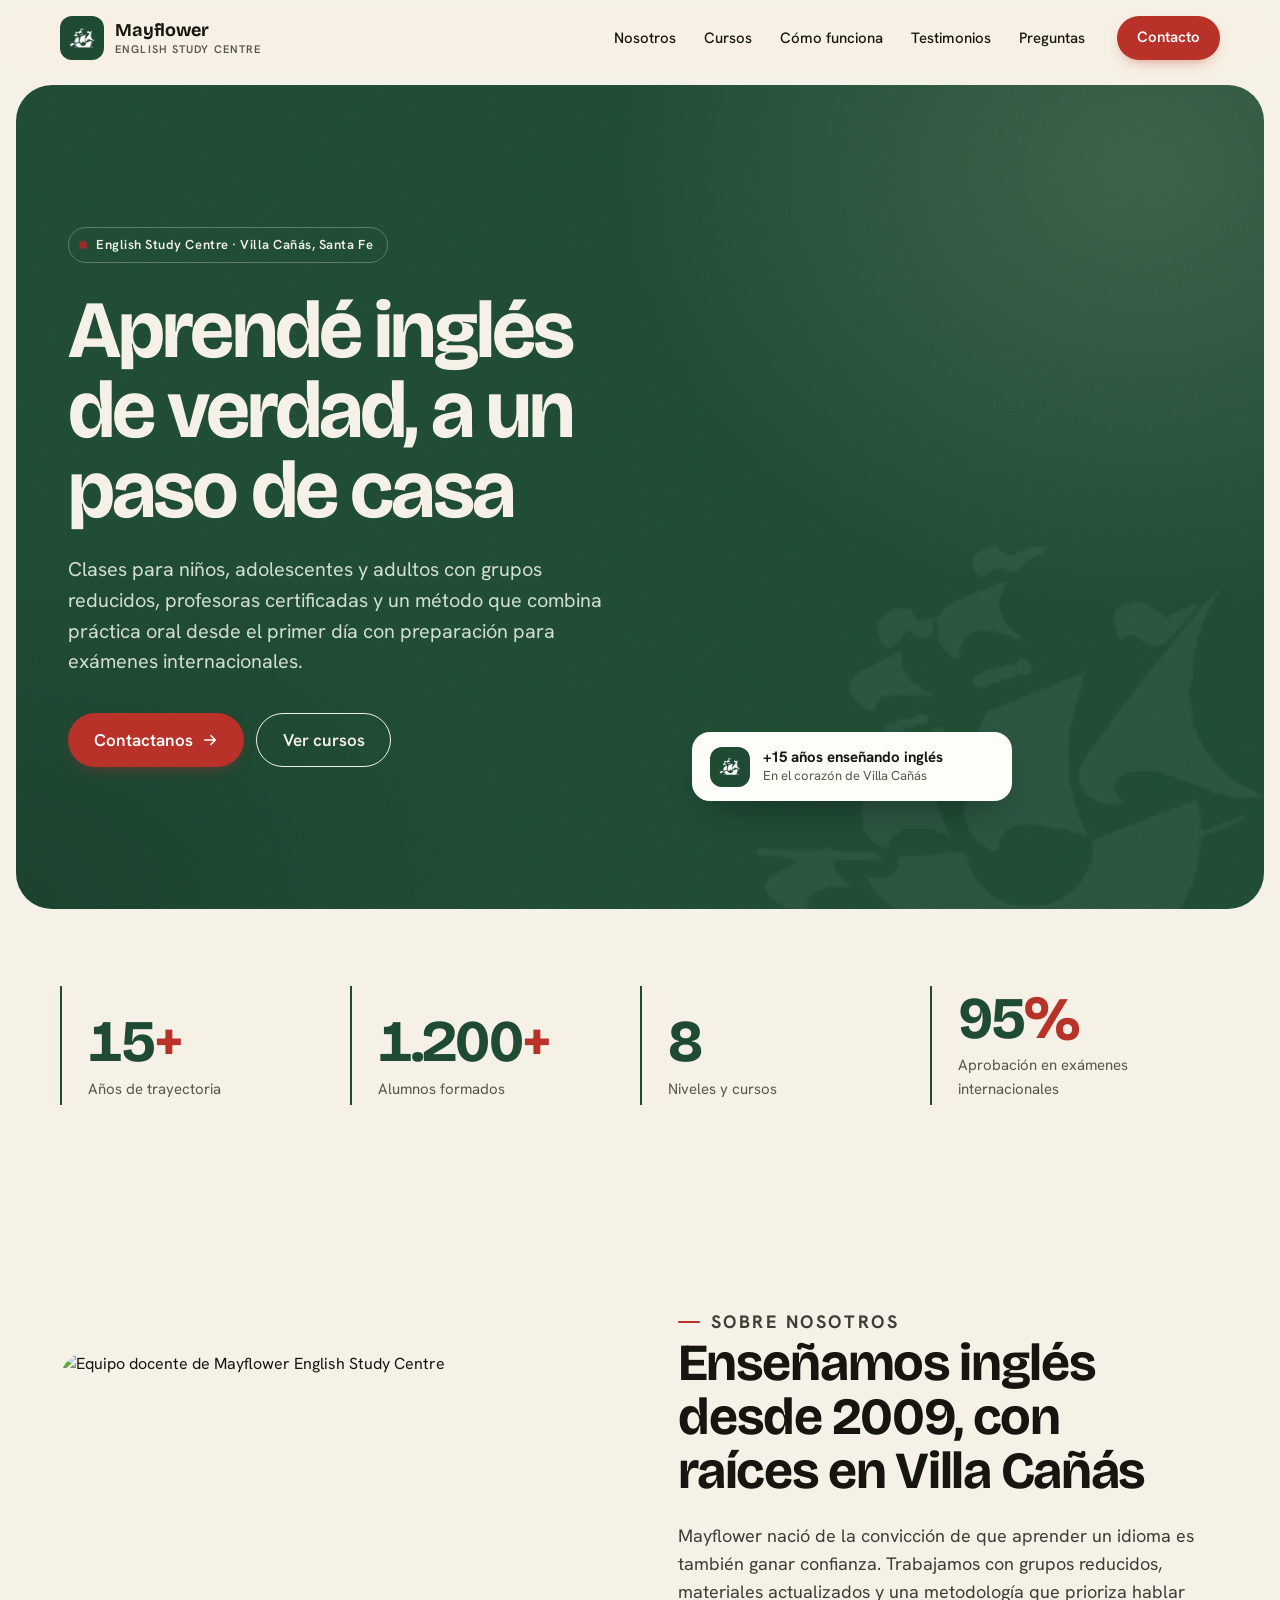
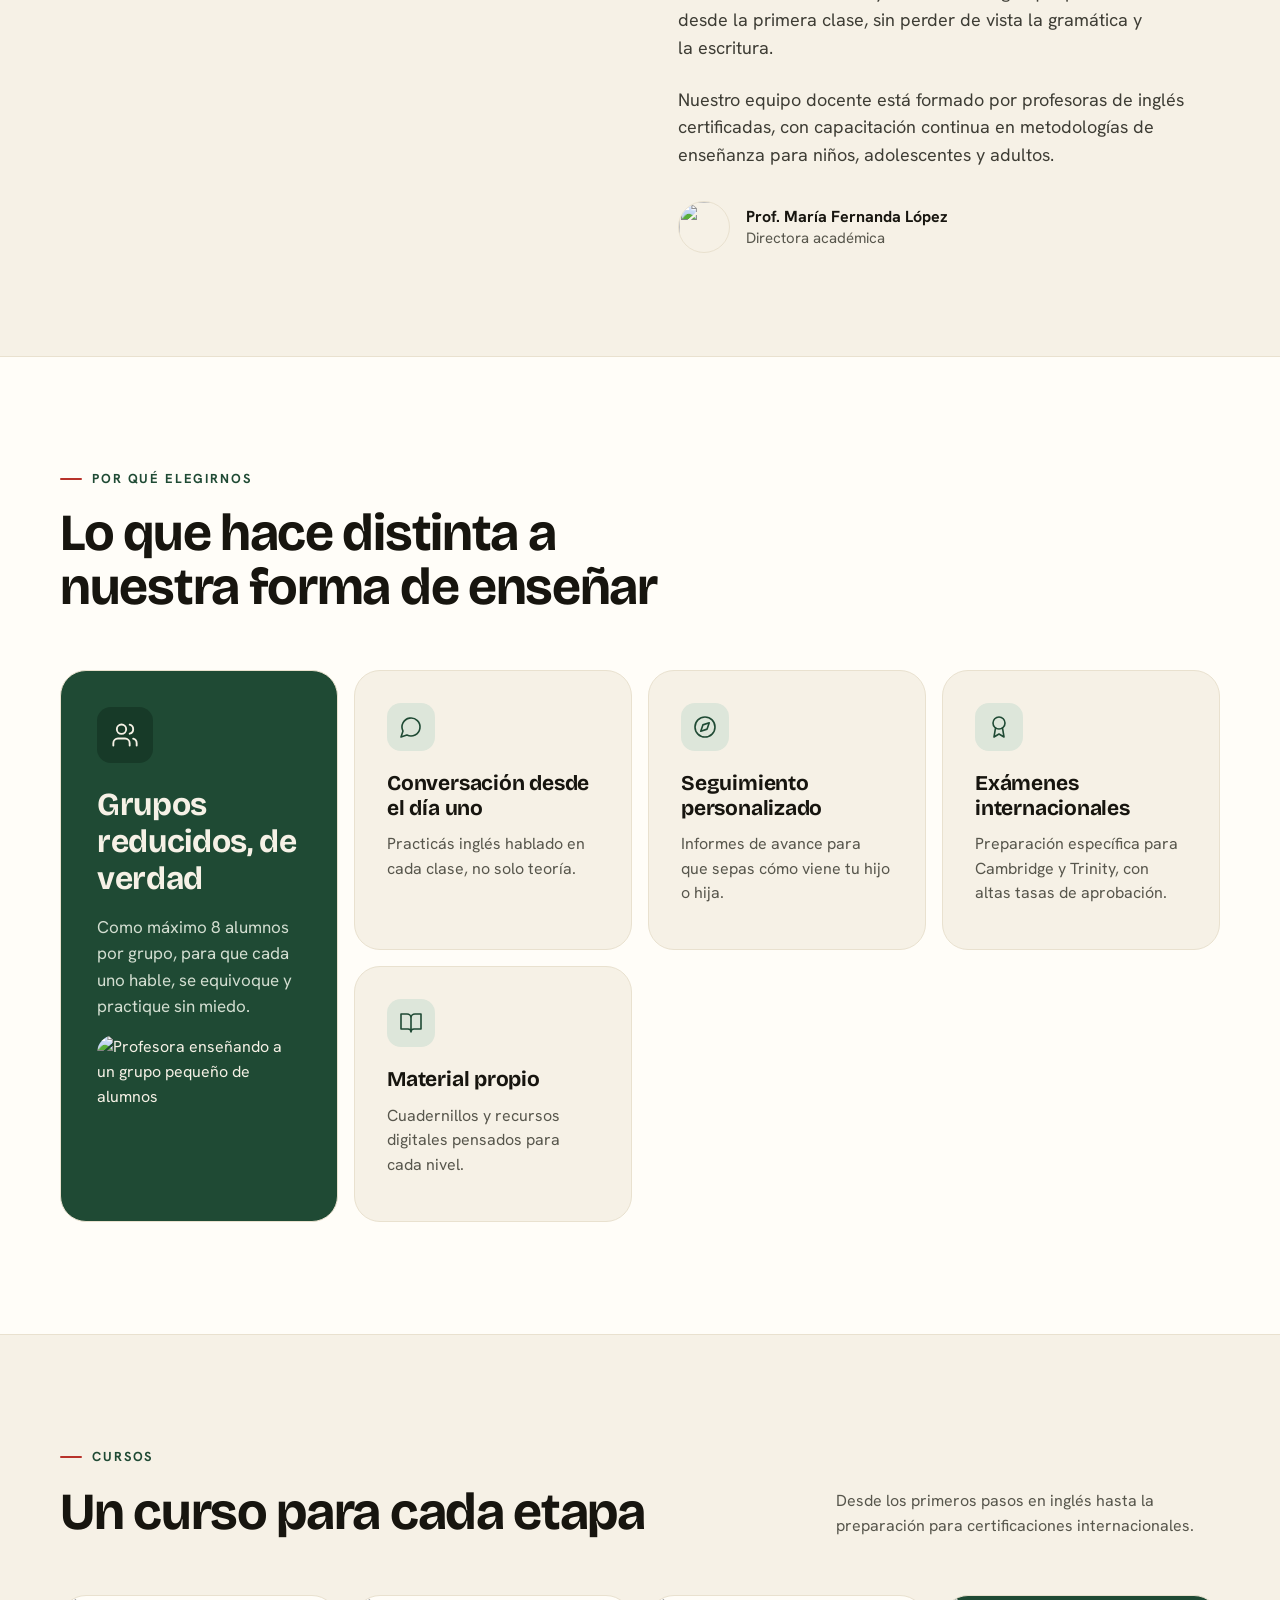
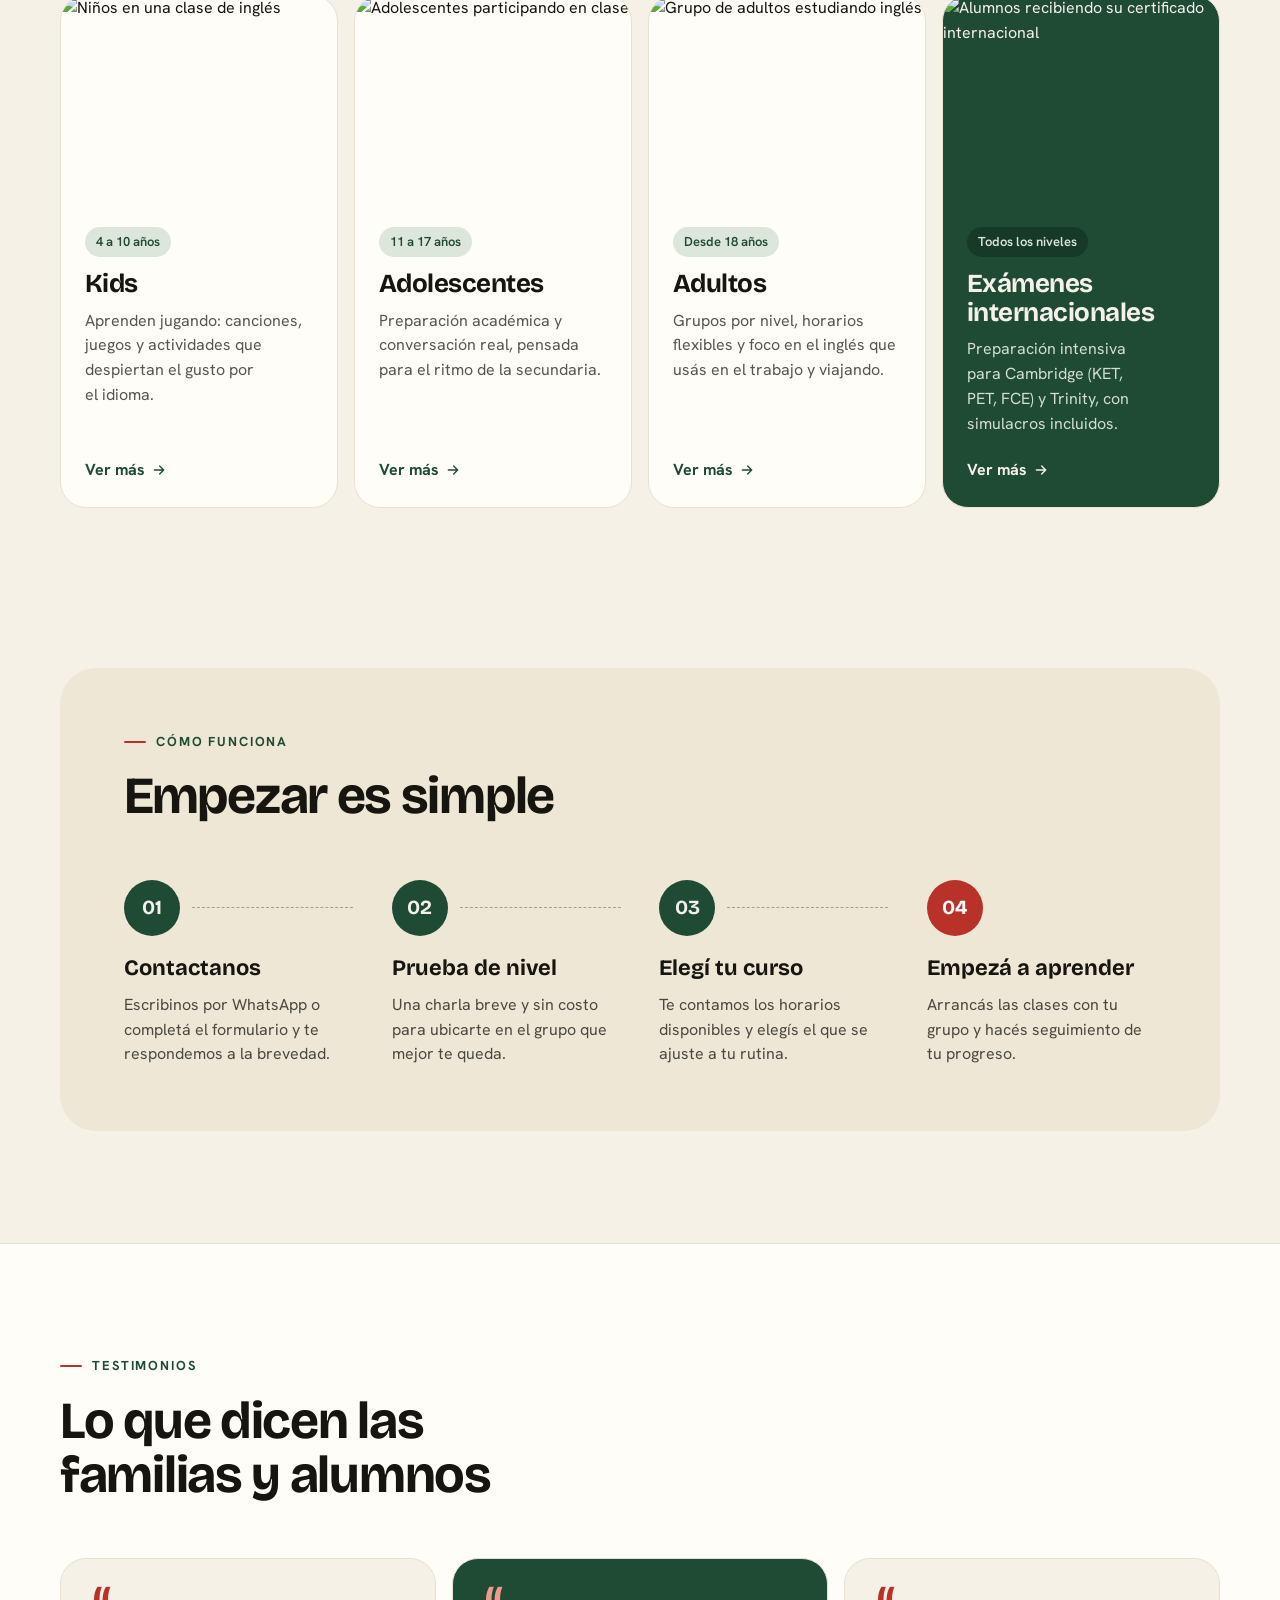
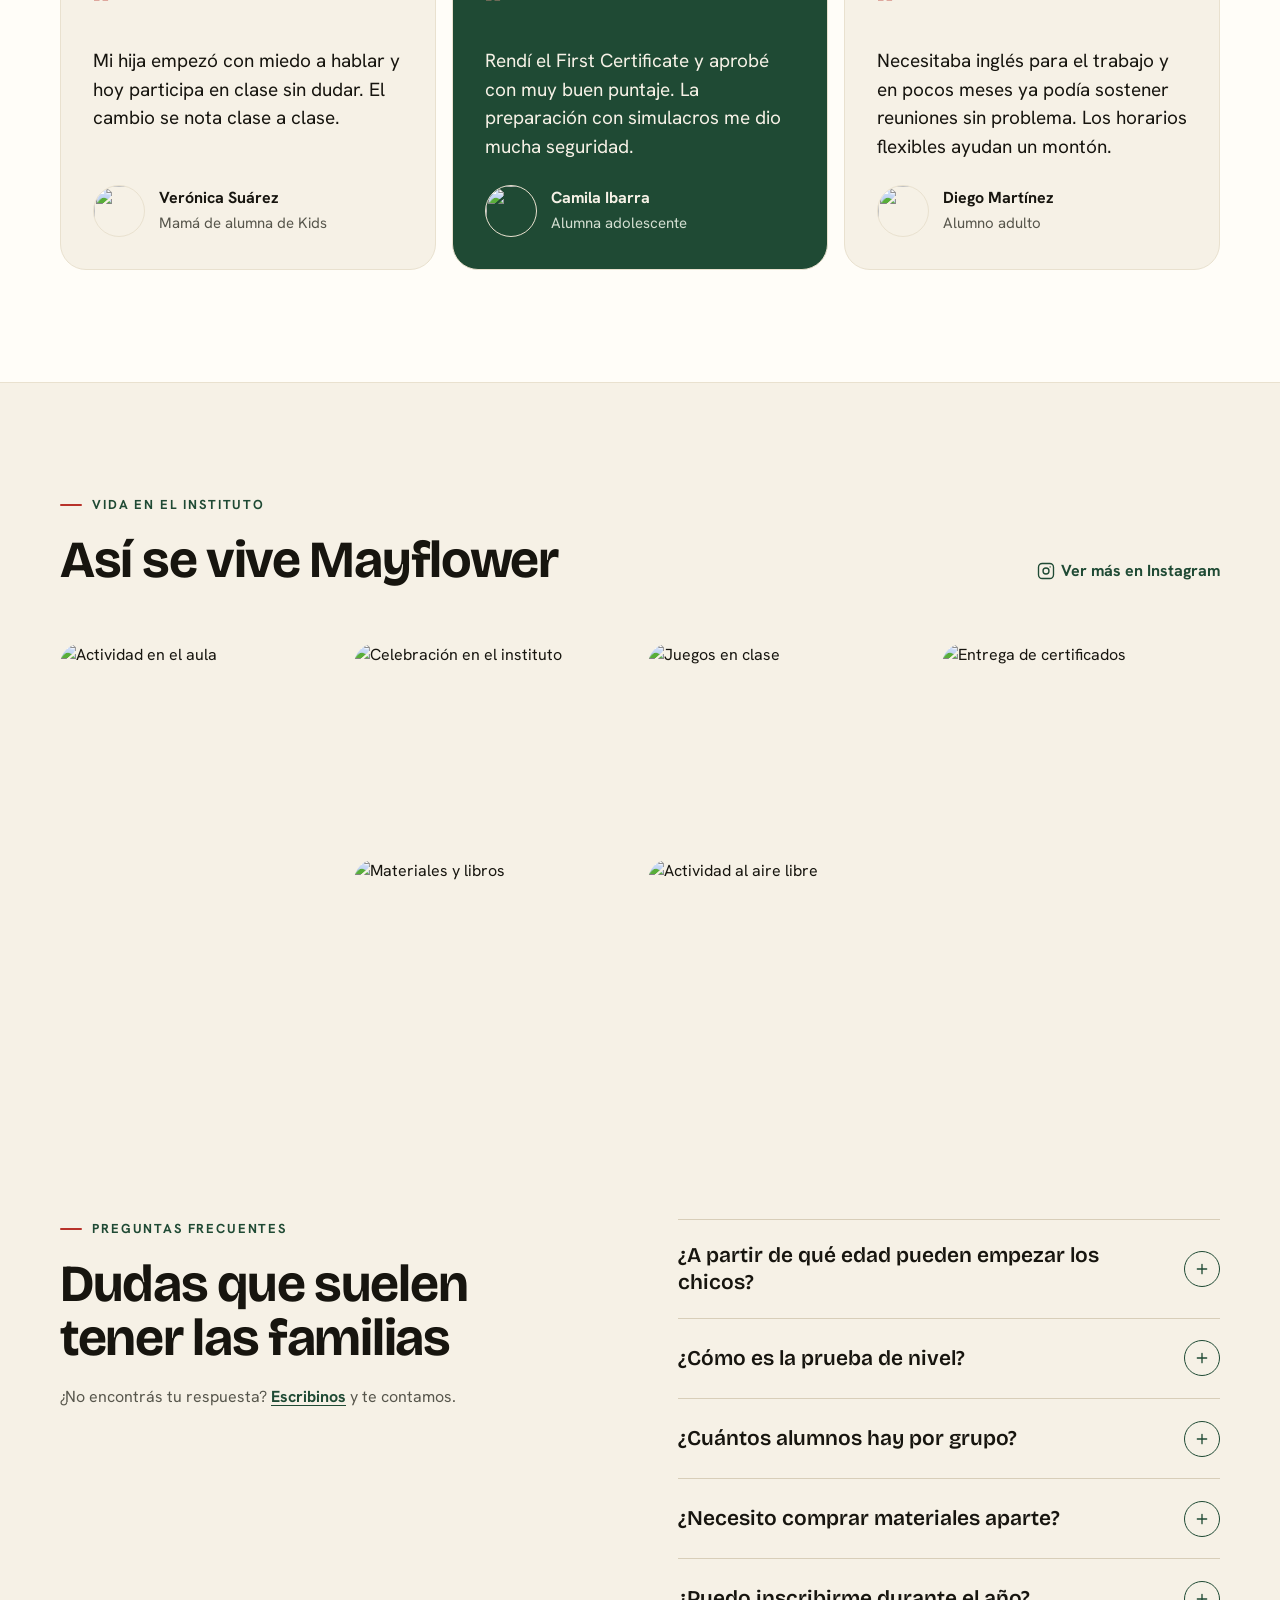
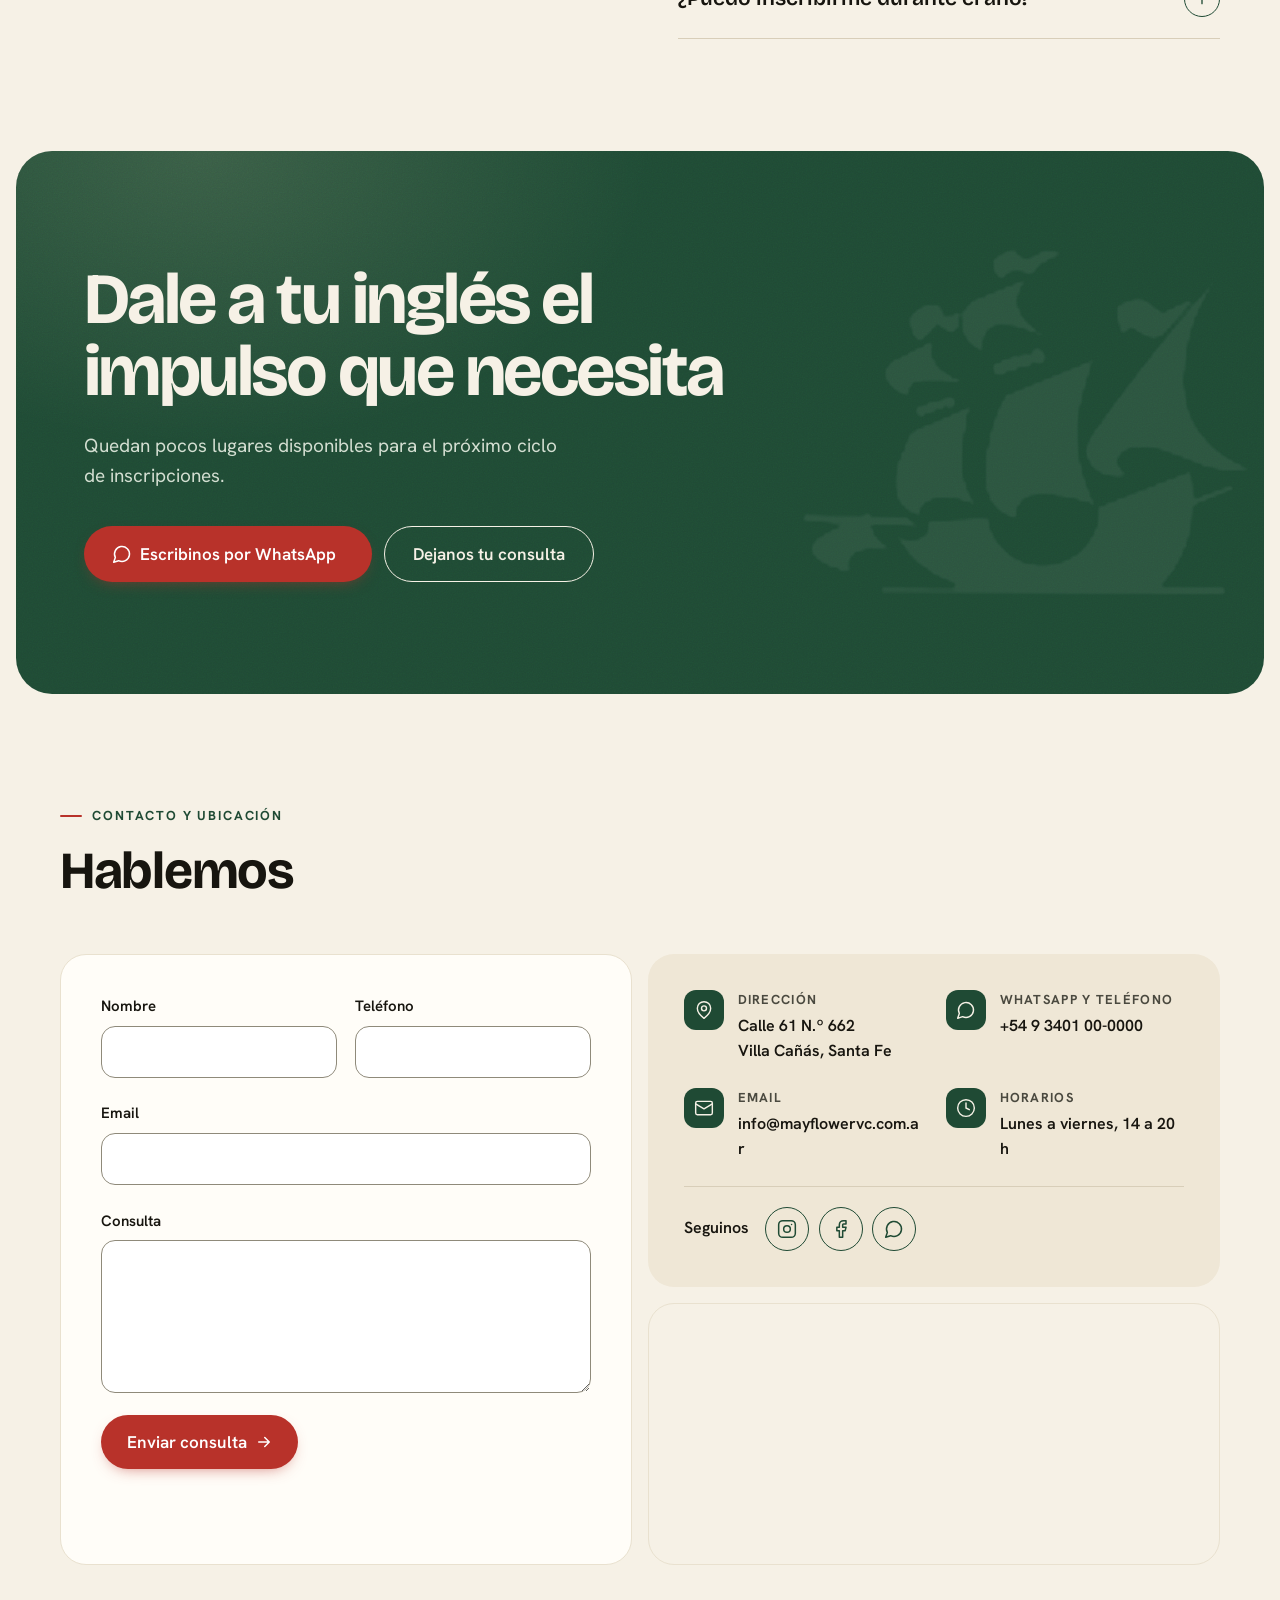
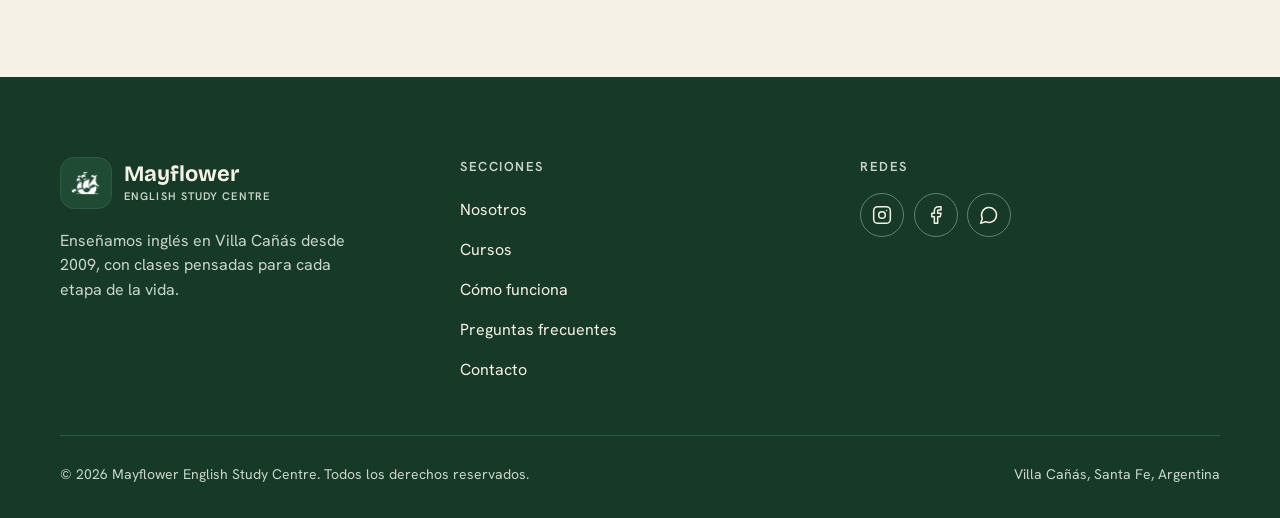
==== commit 2acc8988: "Set real institute address and map location Co-Authored-By: Claude Sonnet 5 <noreply@anthropic.com>" ====
--- a/index.html
+++ b/index.html
@@ -385,7 +385,7 @@
     </form>
     <div class="contact-side">
       <div data-reveal class="contact-info">
-        <div class="info-item"><span class="info-icon" aria-hidden="true"><svg width="20" height="20" viewBox="0 0 24 24"><path d="M20 10c0 6-8 12-8 12s-8-6-8-12a8 8 0 0 1 16 0z"></path><circle cx="12" cy="10" r="3"></circle></svg></span><div><h3>Dirección</h3><p>San Martín 1234<br>Villa Cañás, Santa Fe</p></div></div>
+        <div class="info-item"><span class="info-icon" aria-hidden="true"><svg width="20" height="20" viewBox="0 0 24 24"><path d="M20 10c0 6-8 12-8 12s-8-6-8-12a8 8 0 0 1 16 0z"></path><circle cx="12" cy="10" r="3"></circle></svg></span><div><h3>Dirección</h3><p>Calle 61 N.º 662<br>Villa Cañás, Santa Fe</p></div></div>
         <div class="info-item"><span class="info-icon" aria-hidden="true"><svg width="20" height="20" viewBox="0 0 24 24"><path d="M7.9 20A9 9 0 1 0 4 16.1L2 22z"></path></svg></span><div><h3>WhatsApp y teléfono</h3><p>+54 9 3401 00-0000</p></div></div>
         <div class="info-item"><span class="info-icon" aria-hidden="true"><svg width="20" height="20" viewBox="0 0 24 24"><rect x="2" y="4" width="20" height="16" rx="2"></rect><path d="M22 7l-10 6L2 7"></path></svg></span><div><h3>Email</h3><p>info@mayflowervc.com.ar</p></div></div>
         <div class="info-item"><span class="info-icon" aria-hidden="true"><svg width="20" height="20" viewBox="0 0 24 24"><circle cx="12" cy="12" r="10"></circle><path d="M12 6v6l4 2"></path></svg></span><div><h3>Horarios</h3><p>Lunes a viernes, 14 a 20 h</p></div></div>
@@ -397,7 +397,7 @@
         </div>
       </div>
       <div data-reveal class="map-embed">
-        <iframe src="https://www.google.com/maps?q=Villa%20Ca%C3%B1%C3%A1s%2C%20Santa%20Fe&output=embed" title="Ubicación de Mayflower English Study Centre en el mapa" loading="lazy" referrerpolicy="no-referrer-when-downgrade"></iframe>
+        <iframe src="https://www.google.com/maps?q=Calle%2061%20662%2C%20Villa%20Ca%C3%B1%C3%A1s%2C%20Santa%20Fe%2C%20Argentina&output=embed" title="Ubicación de Mayflower English Study Centre en el mapa" loading="lazy" referrerpolicy="no-referrer-when-downgrade"></iframe>
       </div>
     </div>
   </div>
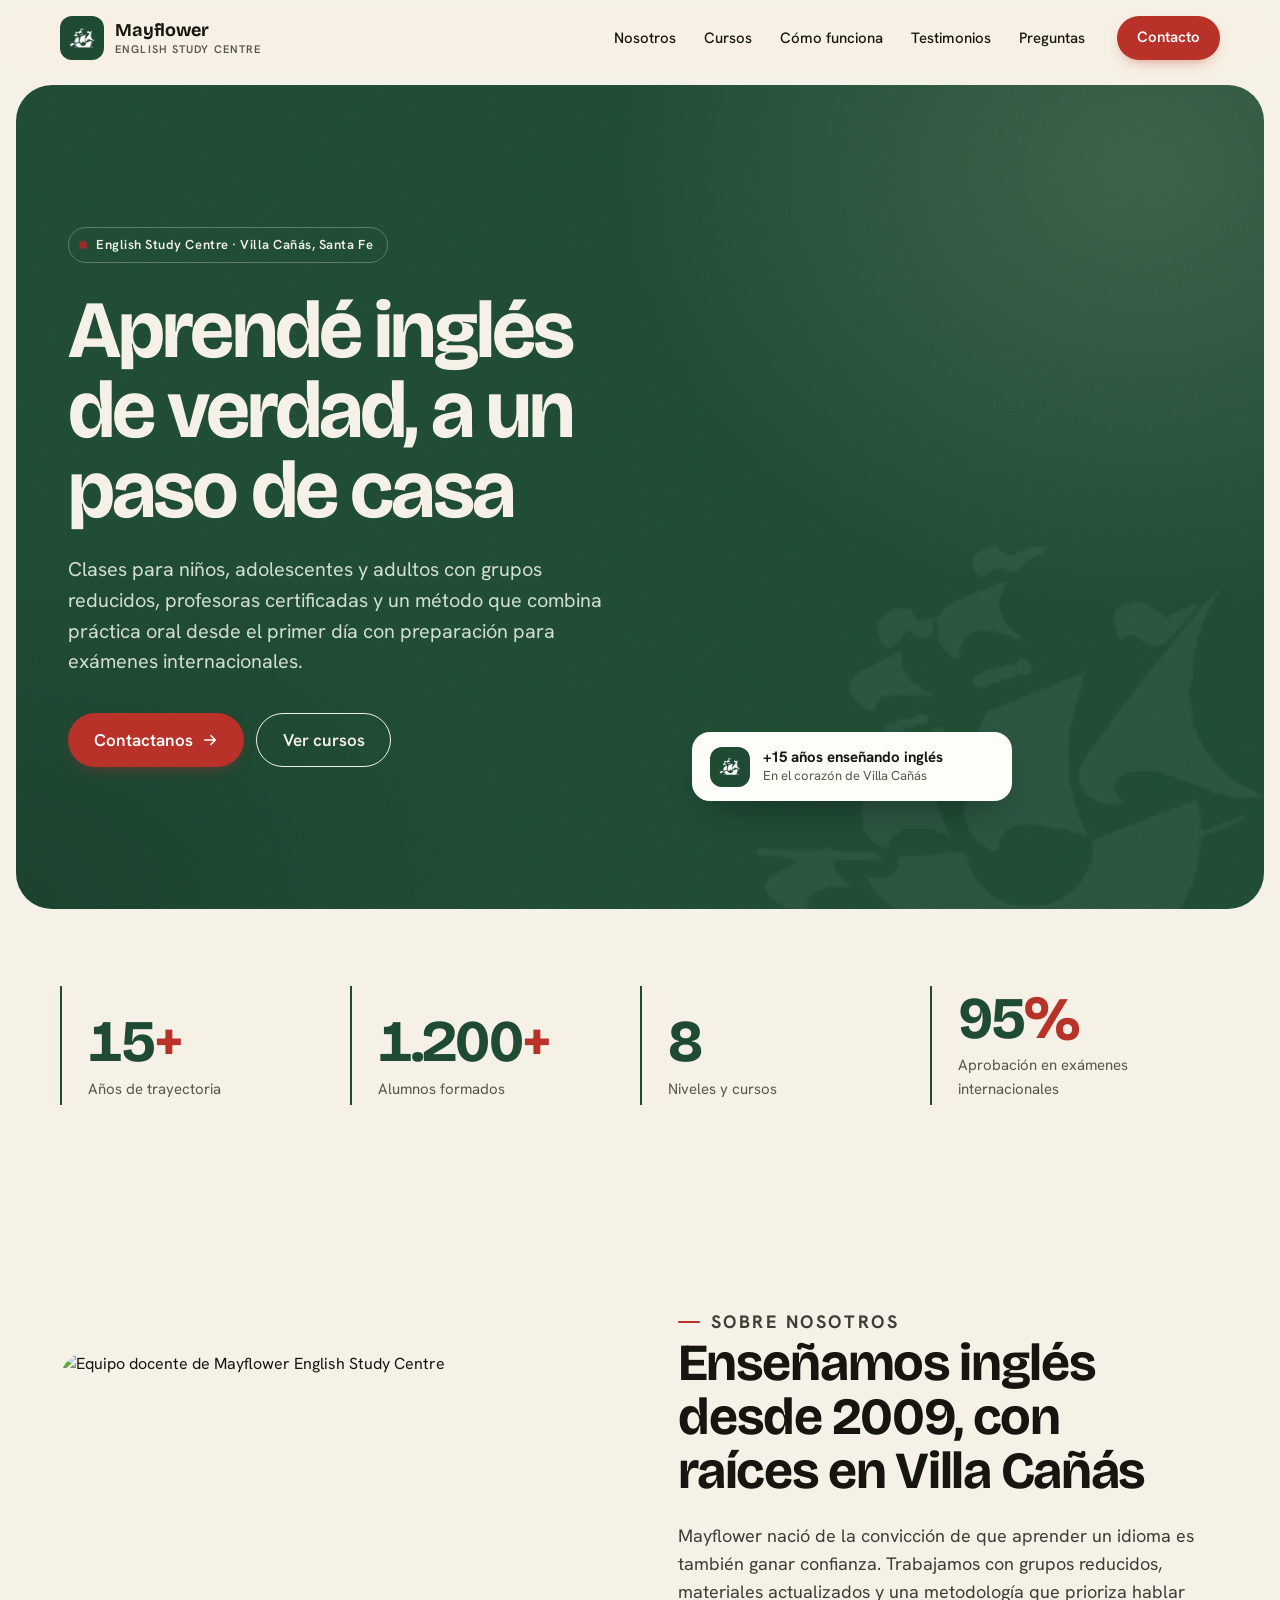
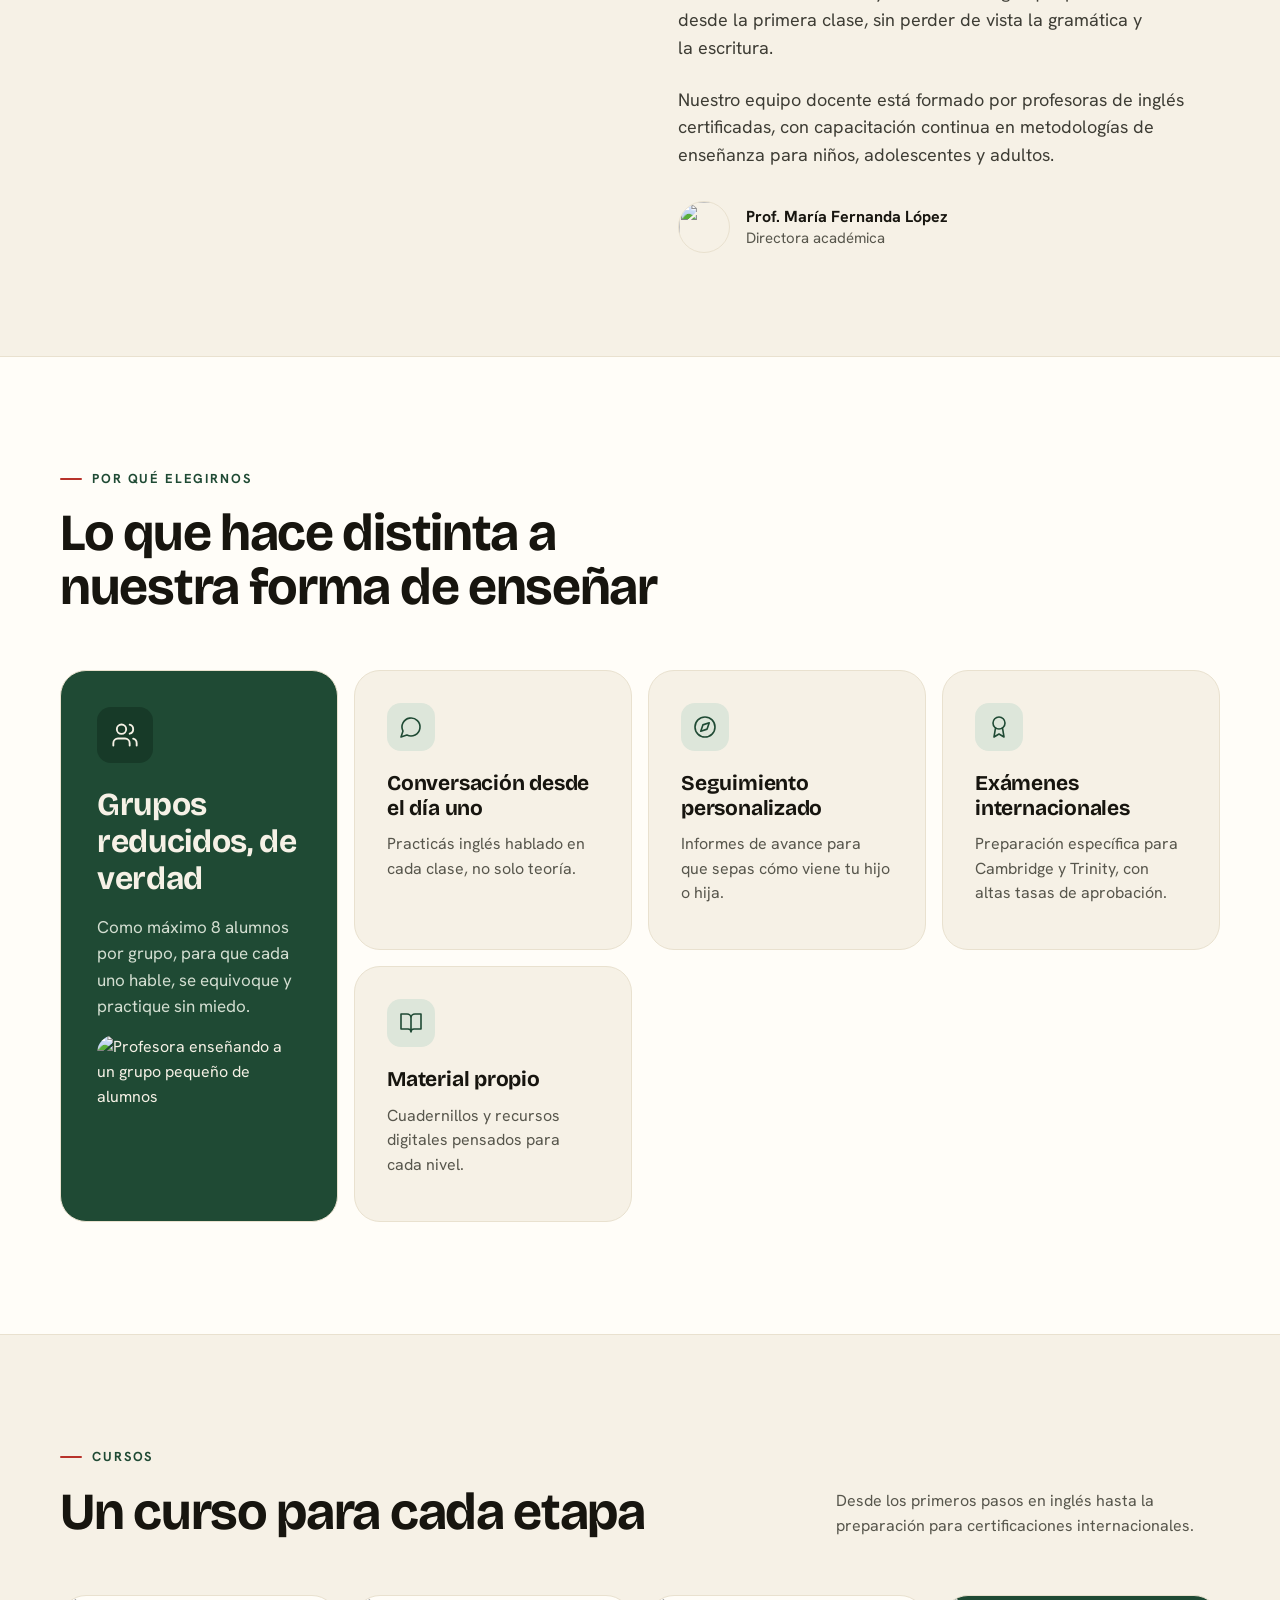
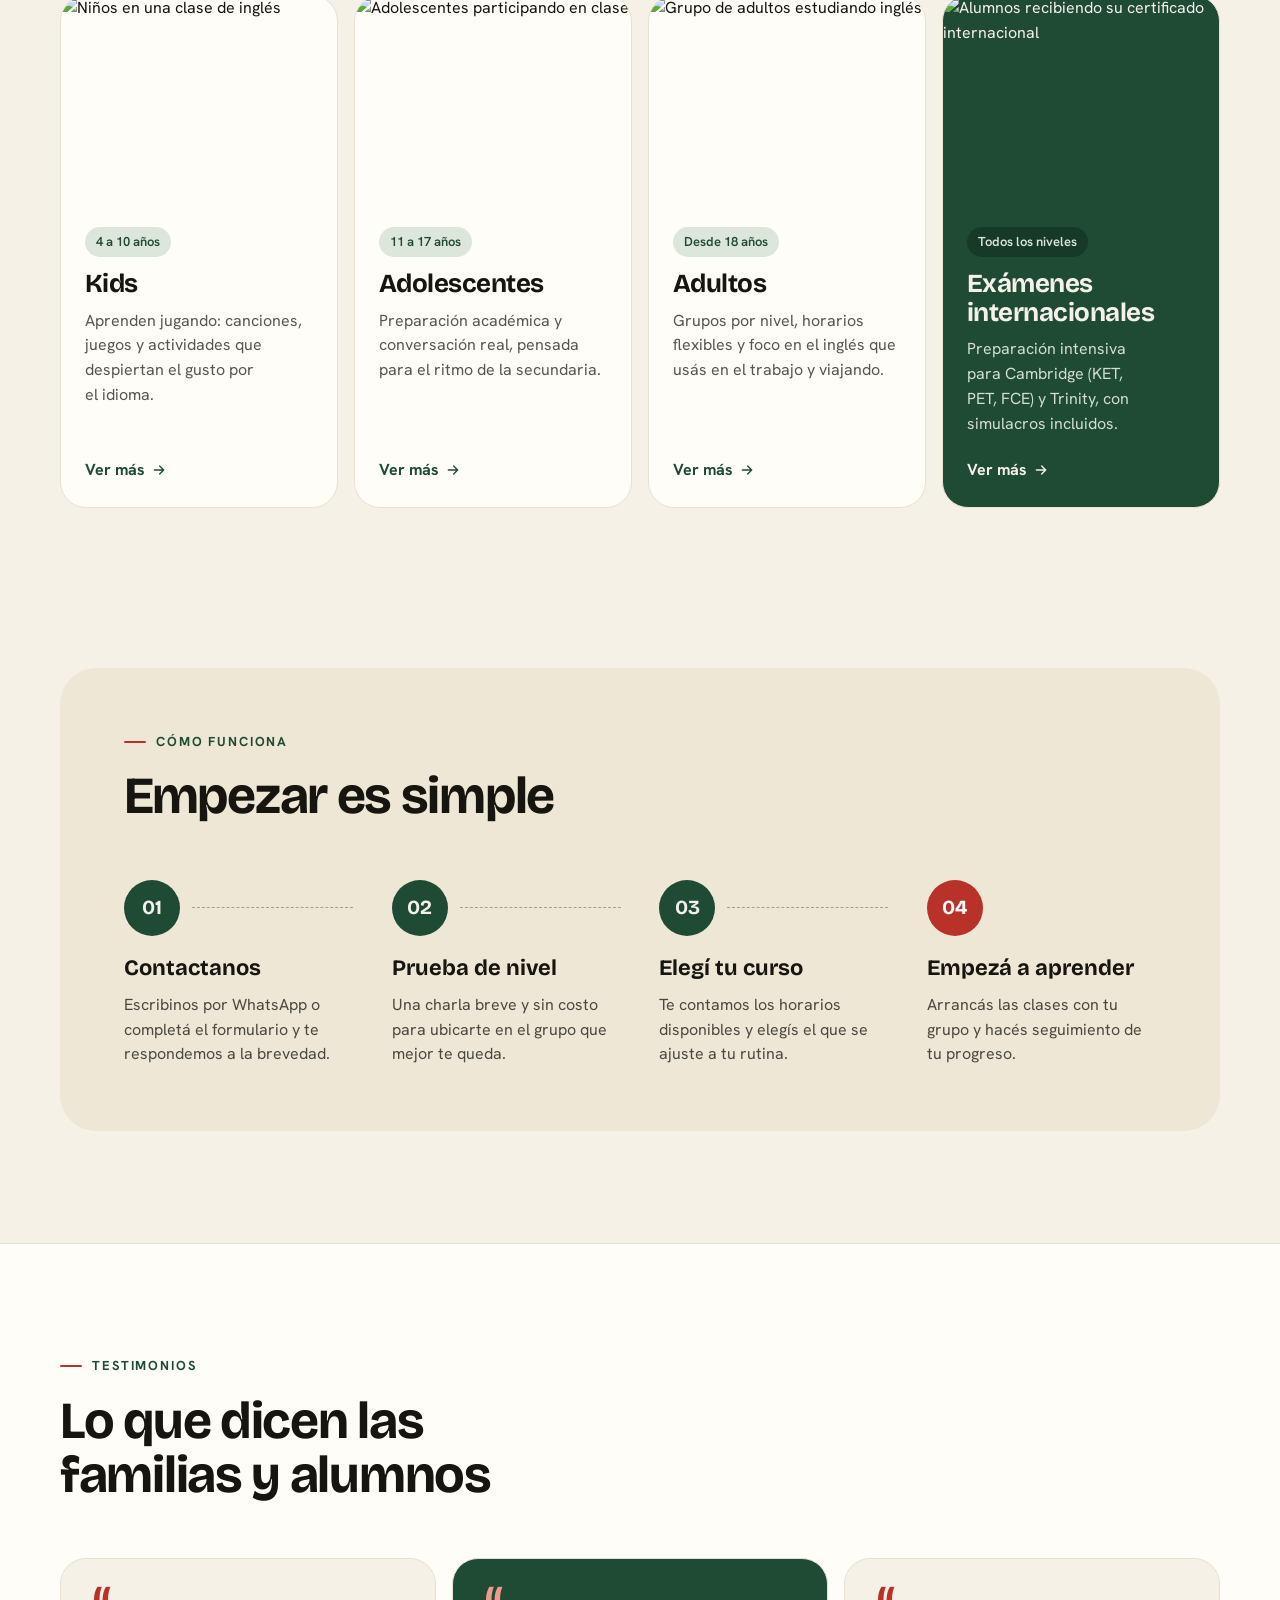
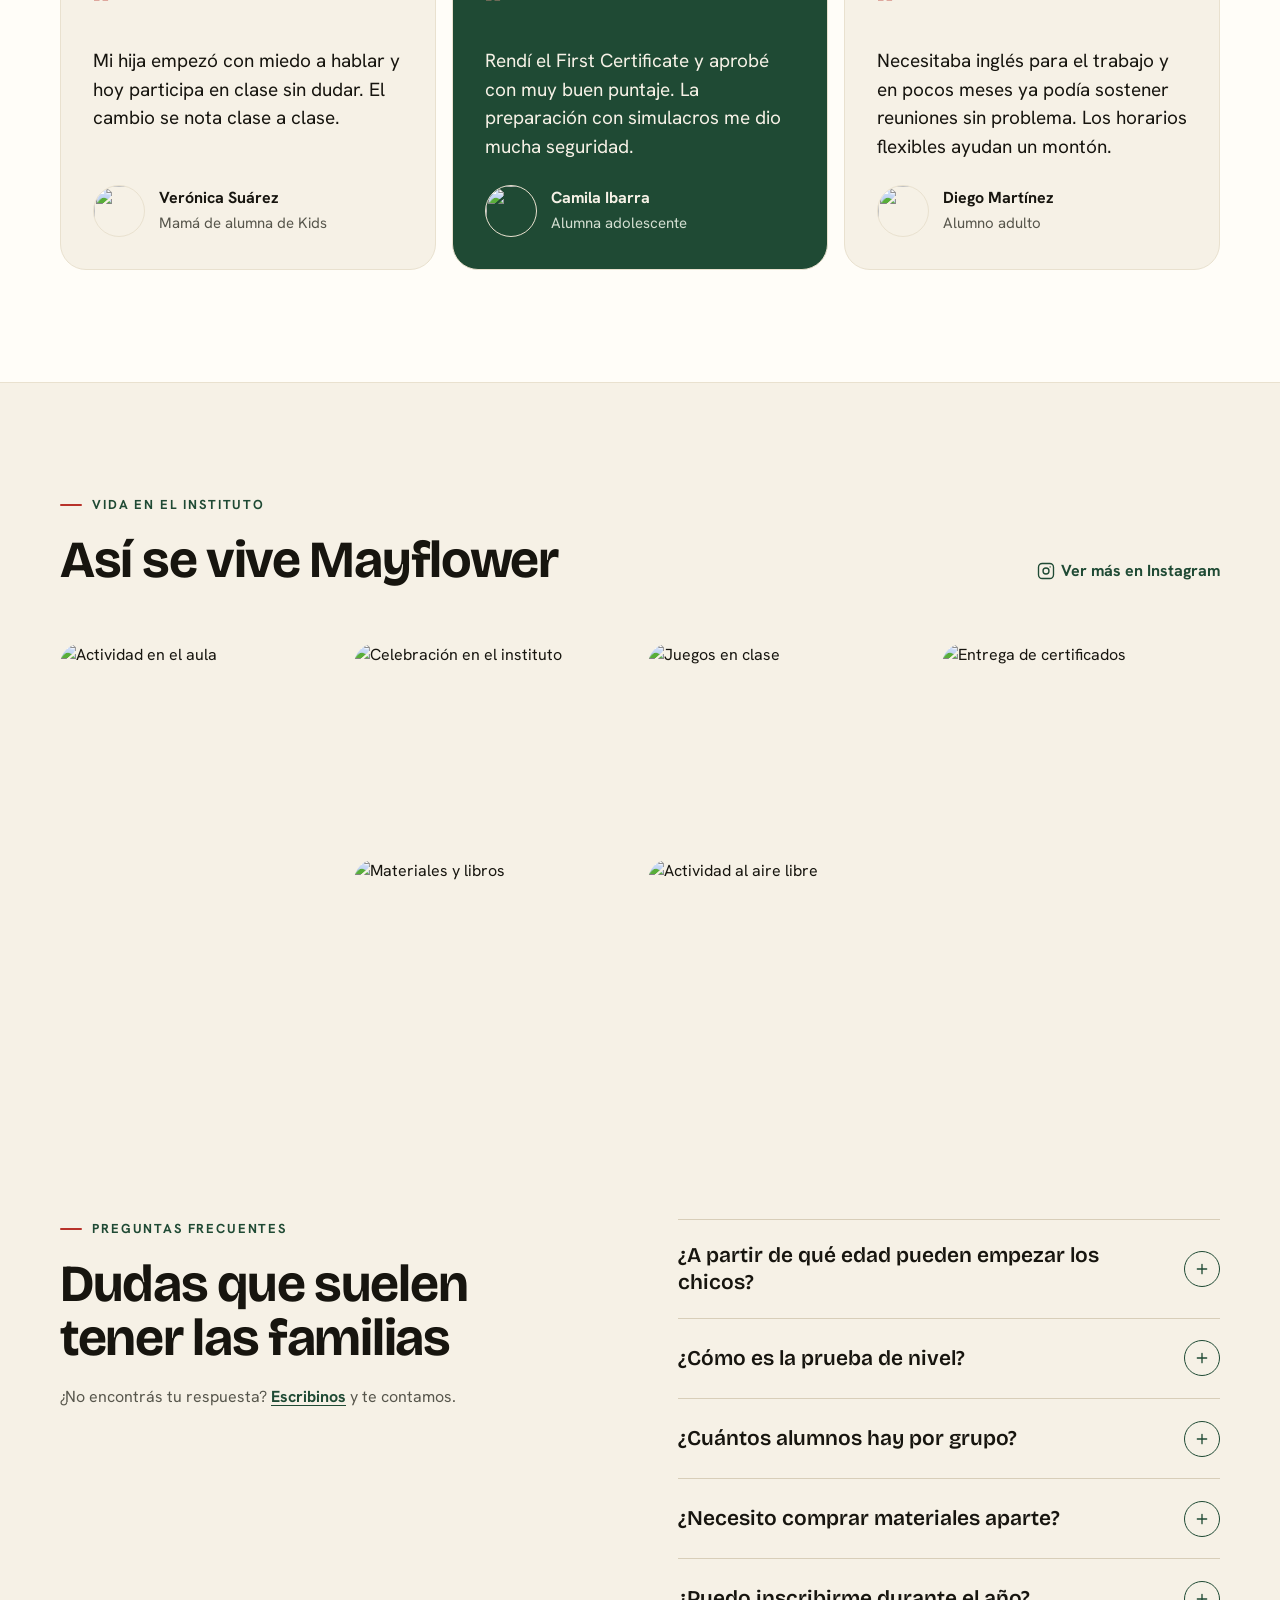
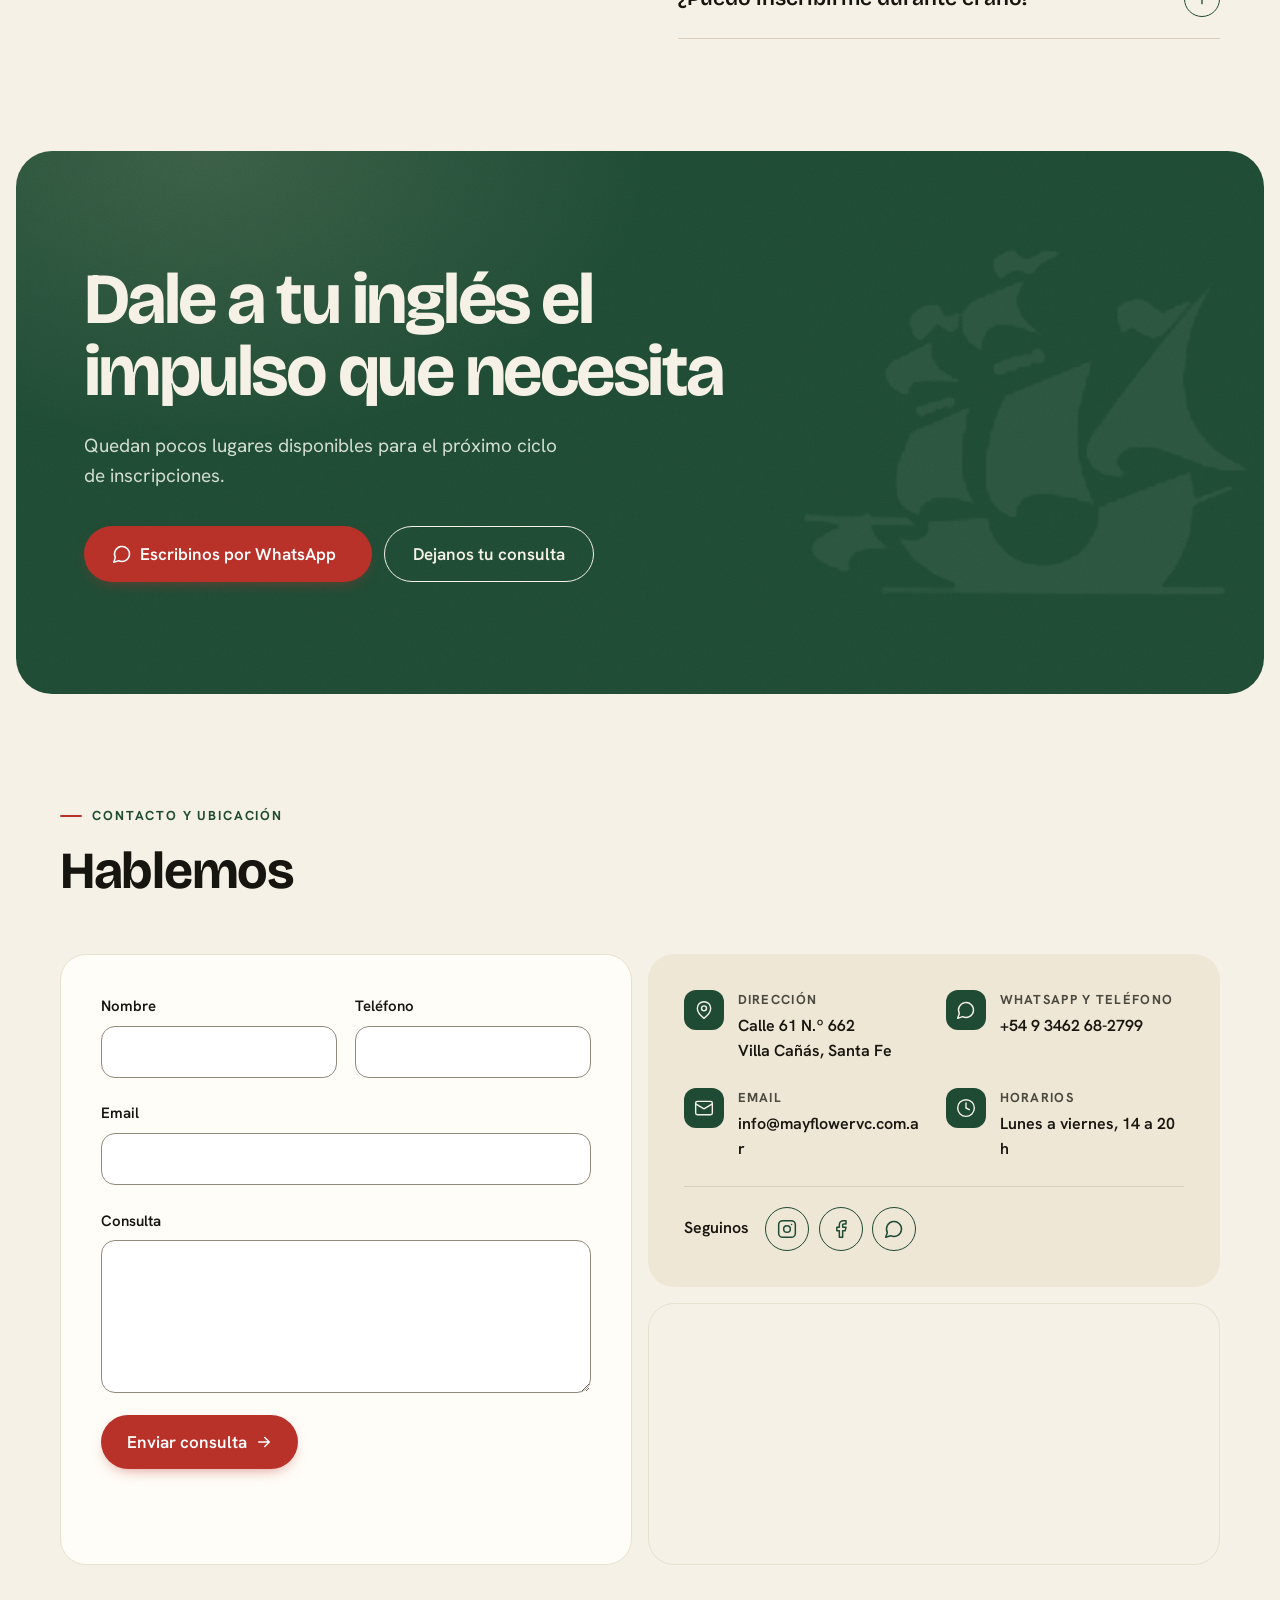
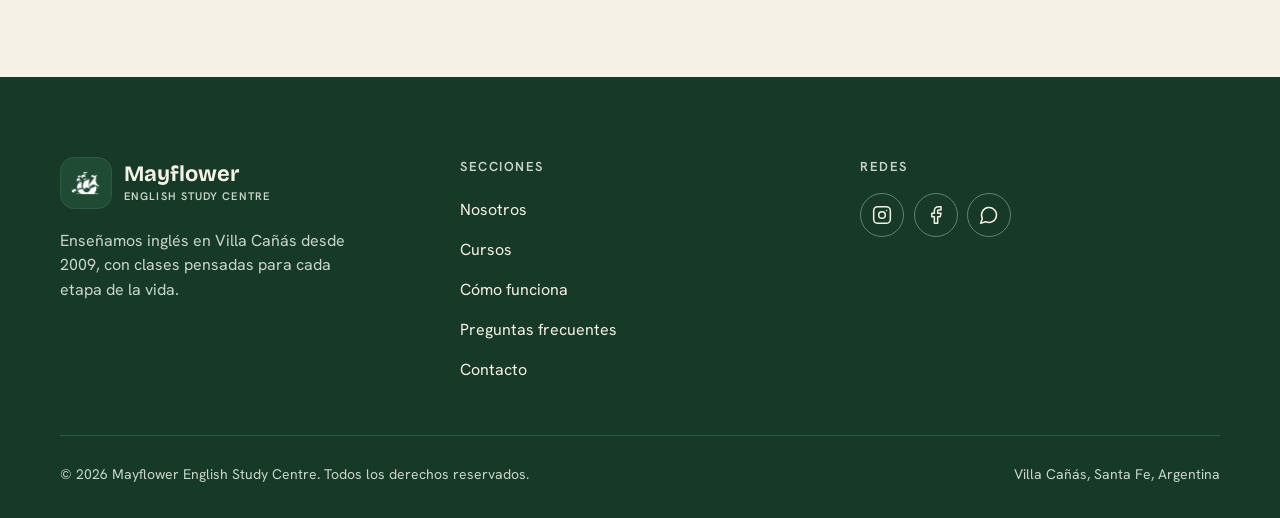
==== commit 41b99f6e: "Set real WhatsApp/phone number Co-Authored-By: Claude Sonnet 5 <noreply@anthropic.com>" ====
--- a/index.html
+++ b/index.html
@@ -337,7 +337,7 @@
       <h2 id="cta-title" class="cta-title">Dale a tu inglés el impulso que necesita</h2>
       <p class="cta-sub">Quedan pocos lugares disponibles para el próximo ciclo de inscripciones.</p>
       <div class="cta-actions">
-        <a href="https://wa.me/5493401000000" target="_blank" rel="noopener" class="btn btn-primary btn-xl">
+        <a href="https://wa.me/5493462682799" target="_blank" rel="noopener" class="btn btn-primary btn-xl">
           <svg width="20" height="20" viewBox="0 0 24 24" aria-hidden="true" style="stroke-width:1.8"><path d="M7.9 20A9 9 0 1 0 4 16.1L2 22z"></path></svg>
           Escribinos por WhatsApp<span class="visually-hidden"> (se abre en una pestaña nueva)</span>
         </a>
@@ -386,14 +386,14 @@
     <div class="contact-side">
       <div data-reveal class="contact-info">
         <div class="info-item"><span class="info-icon" aria-hidden="true"><svg width="20" height="20" viewBox="0 0 24 24"><path d="M20 10c0 6-8 12-8 12s-8-6-8-12a8 8 0 0 1 16 0z"></path><circle cx="12" cy="10" r="3"></circle></svg></span><div><h3>Dirección</h3><p>Calle 61 N.º 662<br>Villa Cañás, Santa Fe</p></div></div>
-        <div class="info-item"><span class="info-icon" aria-hidden="true"><svg width="20" height="20" viewBox="0 0 24 24"><path d="M7.9 20A9 9 0 1 0 4 16.1L2 22z"></path></svg></span><div><h3>WhatsApp y teléfono</h3><p>+54 9 3401 00-0000</p></div></div>
+        <div class="info-item"><span class="info-icon" aria-hidden="true"><svg width="20" height="20" viewBox="0 0 24 24"><path d="M7.9 20A9 9 0 1 0 4 16.1L2 22z"></path></svg></span><div><h3>WhatsApp y teléfono</h3><p>+54 9 3462 68-2799</p></div></div>
         <div class="info-item"><span class="info-icon" aria-hidden="true"><svg width="20" height="20" viewBox="0 0 24 24"><rect x="2" y="4" width="20" height="16" rx="2"></rect><path d="M22 7l-10 6L2 7"></path></svg></span><div><h3>Email</h3><p>info@mayflowervc.com.ar</p></div></div>
         <div class="info-item"><span class="info-icon" aria-hidden="true"><svg width="20" height="20" viewBox="0 0 24 24"><circle cx="12" cy="12" r="10"></circle><path d="M12 6v6l4 2"></path></svg></span><div><h3>Horarios</h3><p>Lunes a viernes, 14 a 20 h</p></div></div>
         <div class="social-row">
           <span class="label">Seguinos</span>
           <a href="#" aria-label="Instagram de Mayflower" class="social-btn"><svg width="20" height="20" viewBox="0 0 24 24" aria-hidden="true" style="stroke-width:1.8"><rect x="2" y="2" width="20" height="20" rx="5"></rect><circle cx="12" cy="12" r="4"></circle><path d="M17.5 6.5h.01"></path></svg></a>
           <a href="#" aria-label="Facebook de Mayflower" class="social-btn"><svg width="20" height="20" viewBox="0 0 24 24" aria-hidden="true" style="stroke-width:1.8"><path d="M18 2h-3a5 5 0 0 0-5 5v3H7v4h3v8h4v-8h3l1-4h-4V7a1 1 0 0 1 1-1h3z"></path></svg></a>
-          <a href="https://wa.me/5493401000000" aria-label="WhatsApp de Mayflower" class="social-btn"><svg width="20" height="20" viewBox="0 0 24 24" aria-hidden="true" style="stroke-width:1.8"><path d="M7.9 20A9 9 0 1 0 4 16.1L2 22z"></path></svg></a>
+          <a href="https://wa.me/5493462682799" aria-label="WhatsApp de Mayflower" class="social-btn"><svg width="20" height="20" viewBox="0 0 24 24" aria-hidden="true" style="stroke-width:1.8"><path d="M7.9 20A9 9 0 1 0 4 16.1L2 22z"></path></svg></a>
         </div>
       </div>
       <div data-reveal class="map-embed">
@@ -430,7 +430,7 @@
         <div class="footer-social">
           <a href="#" aria-label="Instagram de Mayflower"><svg width="20" height="20" viewBox="0 0 24 24" aria-hidden="true" style="stroke-width:1.8"><rect x="2" y="2" width="20" height="20" rx="5"></rect><circle cx="12" cy="12" r="4"></circle><path d="M17.5 6.5h.01"></path></svg></a>
           <a href="#" aria-label="Facebook de Mayflower"><svg width="20" height="20" viewBox="0 0 24 24" aria-hidden="true" style="stroke-width:1.8"><path d="M18 2h-3a5 5 0 0 0-5 5v3H7v4h3v8h4v-8h3l1-4h-4V7a1 1 0 0 1 1-1h3z"></path></svg></a>
-          <a href="https://wa.me/5493401000000" aria-label="WhatsApp de Mayflower"><svg width="20" height="20" viewBox="0 0 24 24" aria-hidden="true" style="stroke-width:1.8"><path d="M7.9 20A9 9 0 1 0 4 16.1L2 22z"></path></svg></a>
+          <a href="https://wa.me/5493462682799" aria-label="WhatsApp de Mayflower"><svg width="20" height="20" viewBox="0 0 24 24" aria-hidden="true" style="stroke-width:1.8"><path d="M7.9 20A9 9 0 1 0 4 16.1L2 22z"></path></svg></a>
         </div>
       </div>
     </div>
@@ -441,7 +441,7 @@
   </div>
 </footer>
 
-<a href="https://wa.me/5493401000000" target="_blank" rel="noopener" aria-label="Escribinos por WhatsApp (se abre en una pestaña nueva)" class="wa-fab">
+<a href="https://wa.me/5493462682799" target="_blank" rel="noopener" aria-label="Escribinos por WhatsApp (se abre en una pestaña nueva)" class="wa-fab">
   <svg width="26" height="26" viewBox="0 0 24 24" aria-hidden="true" style="stroke-width:1.8"><path d="M7.9 20A9 9 0 1 0 4 16.1L2 22z"></path><path d="M9.5 9.5c0 3 2 5 5 5l1-1.5-2-1-1 .8c-.9-.4-1.5-1-1.8-1.8l.8-1-1-2z"></path></svg>
 </a>
 
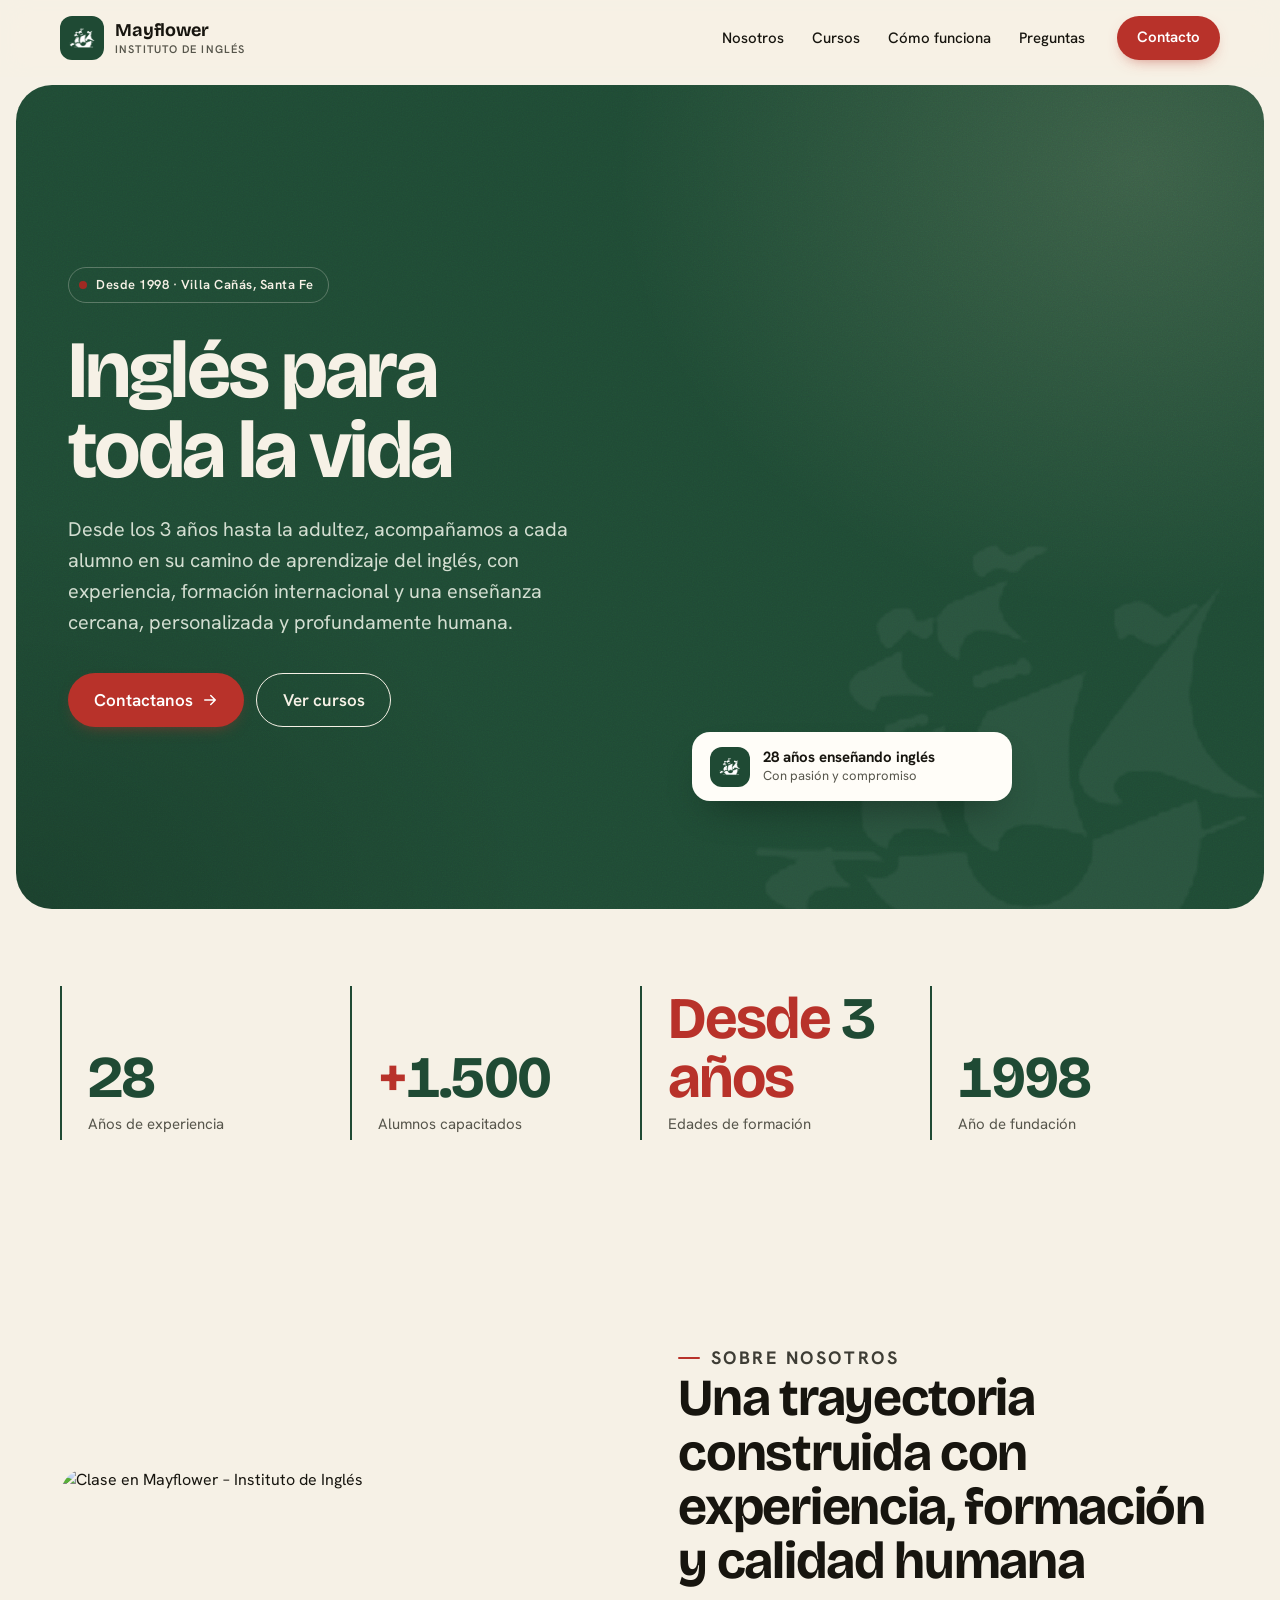
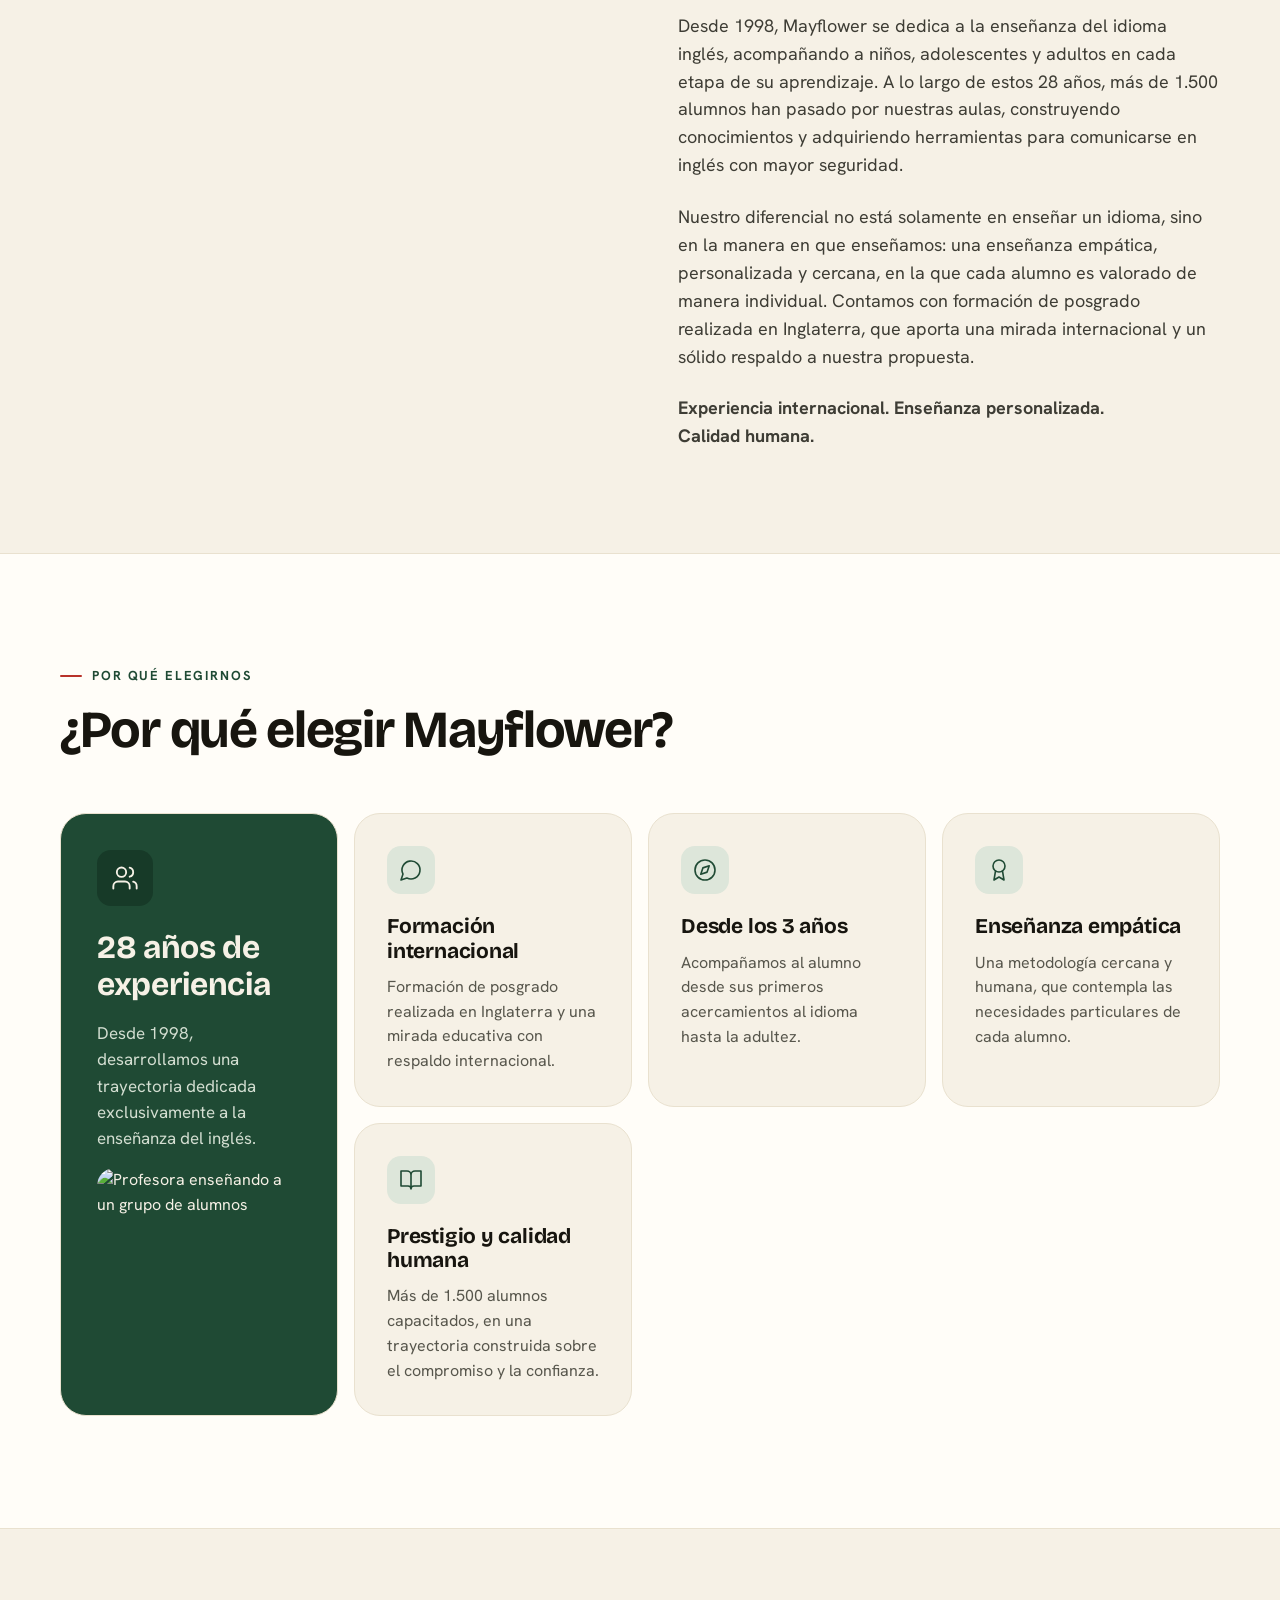
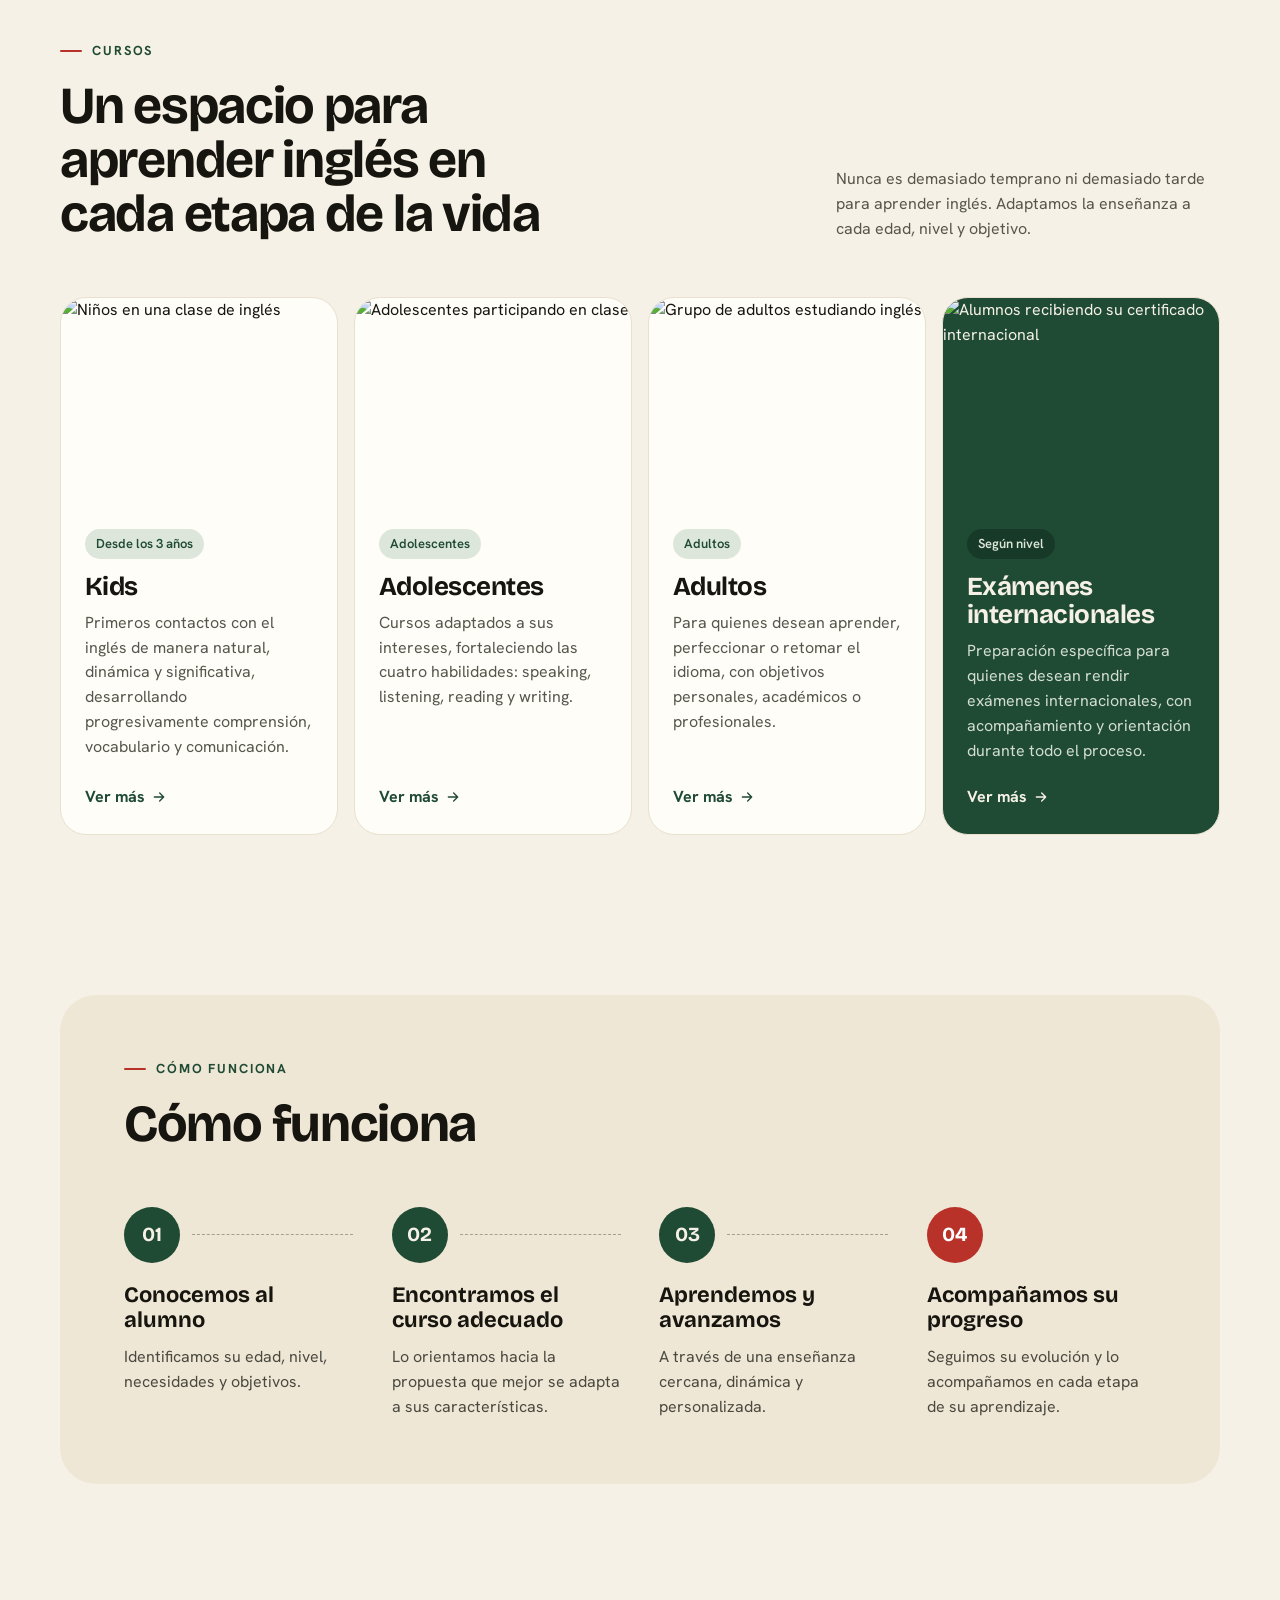
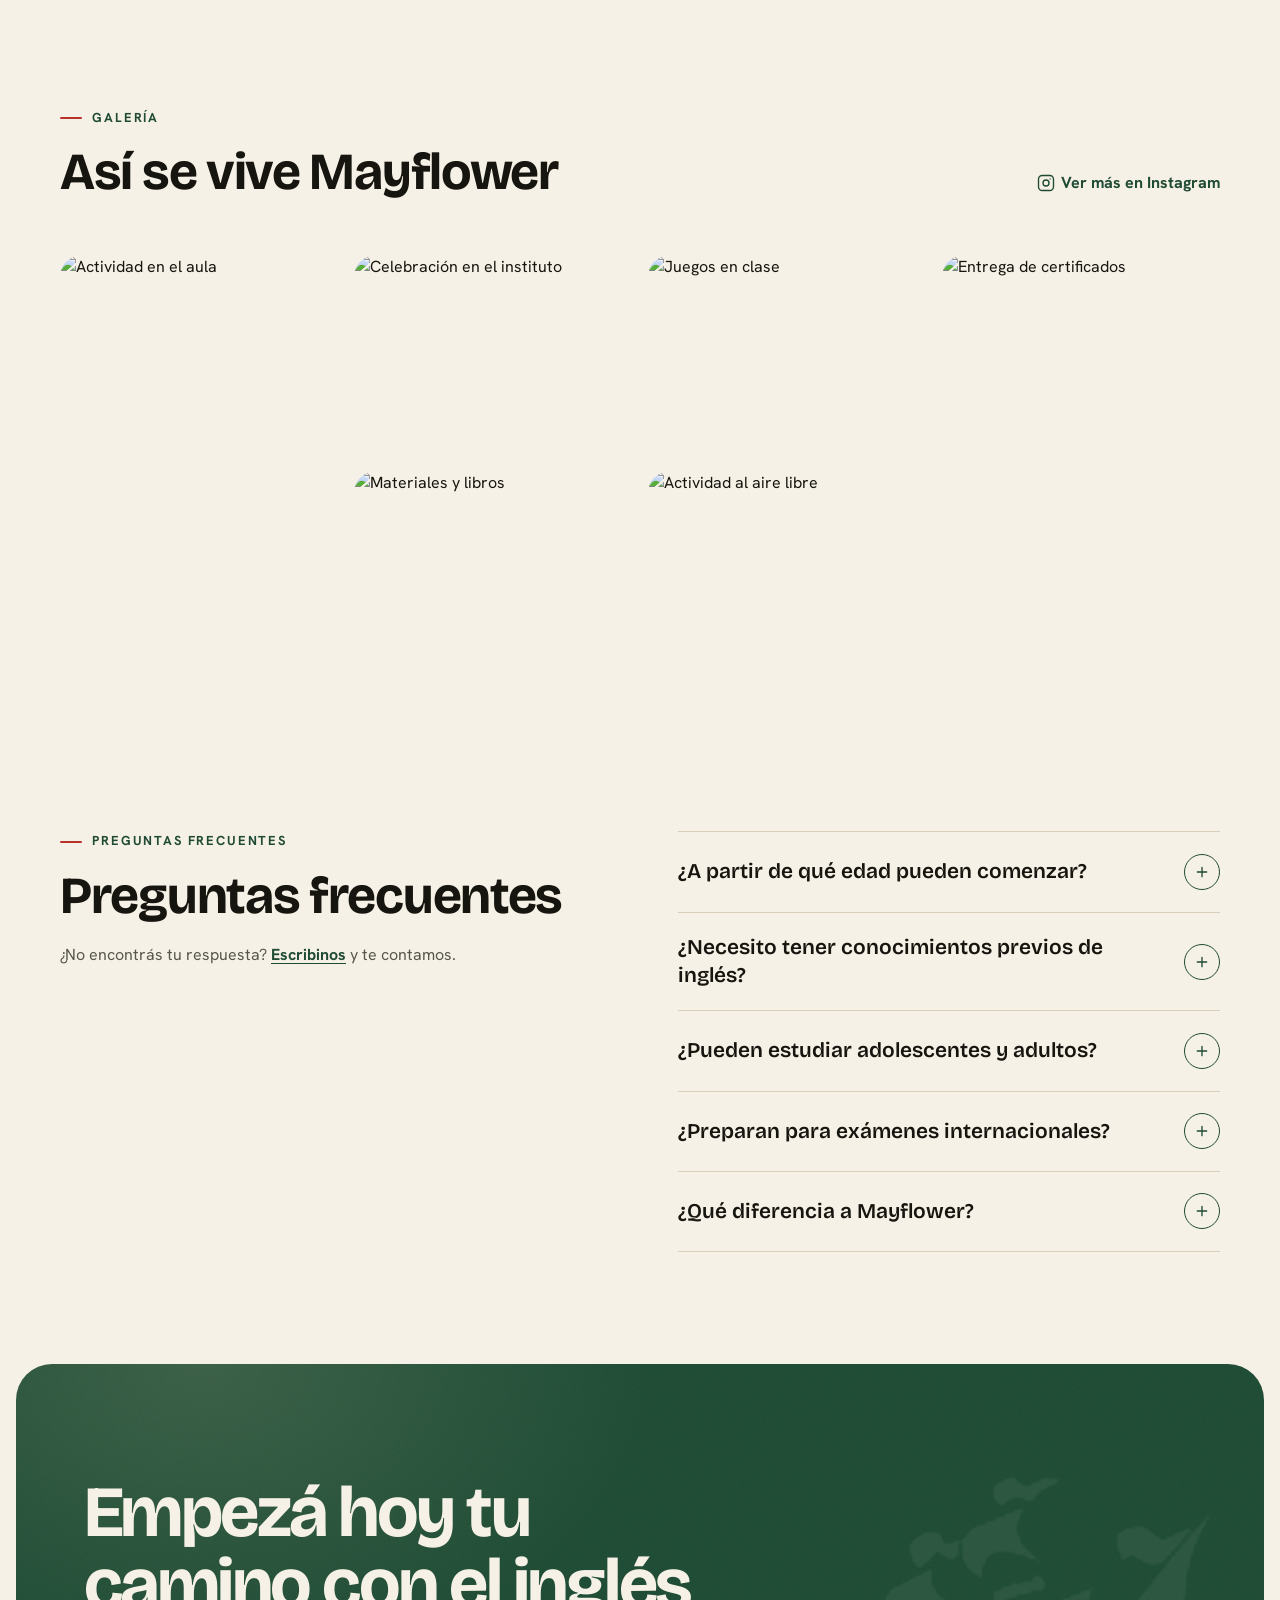
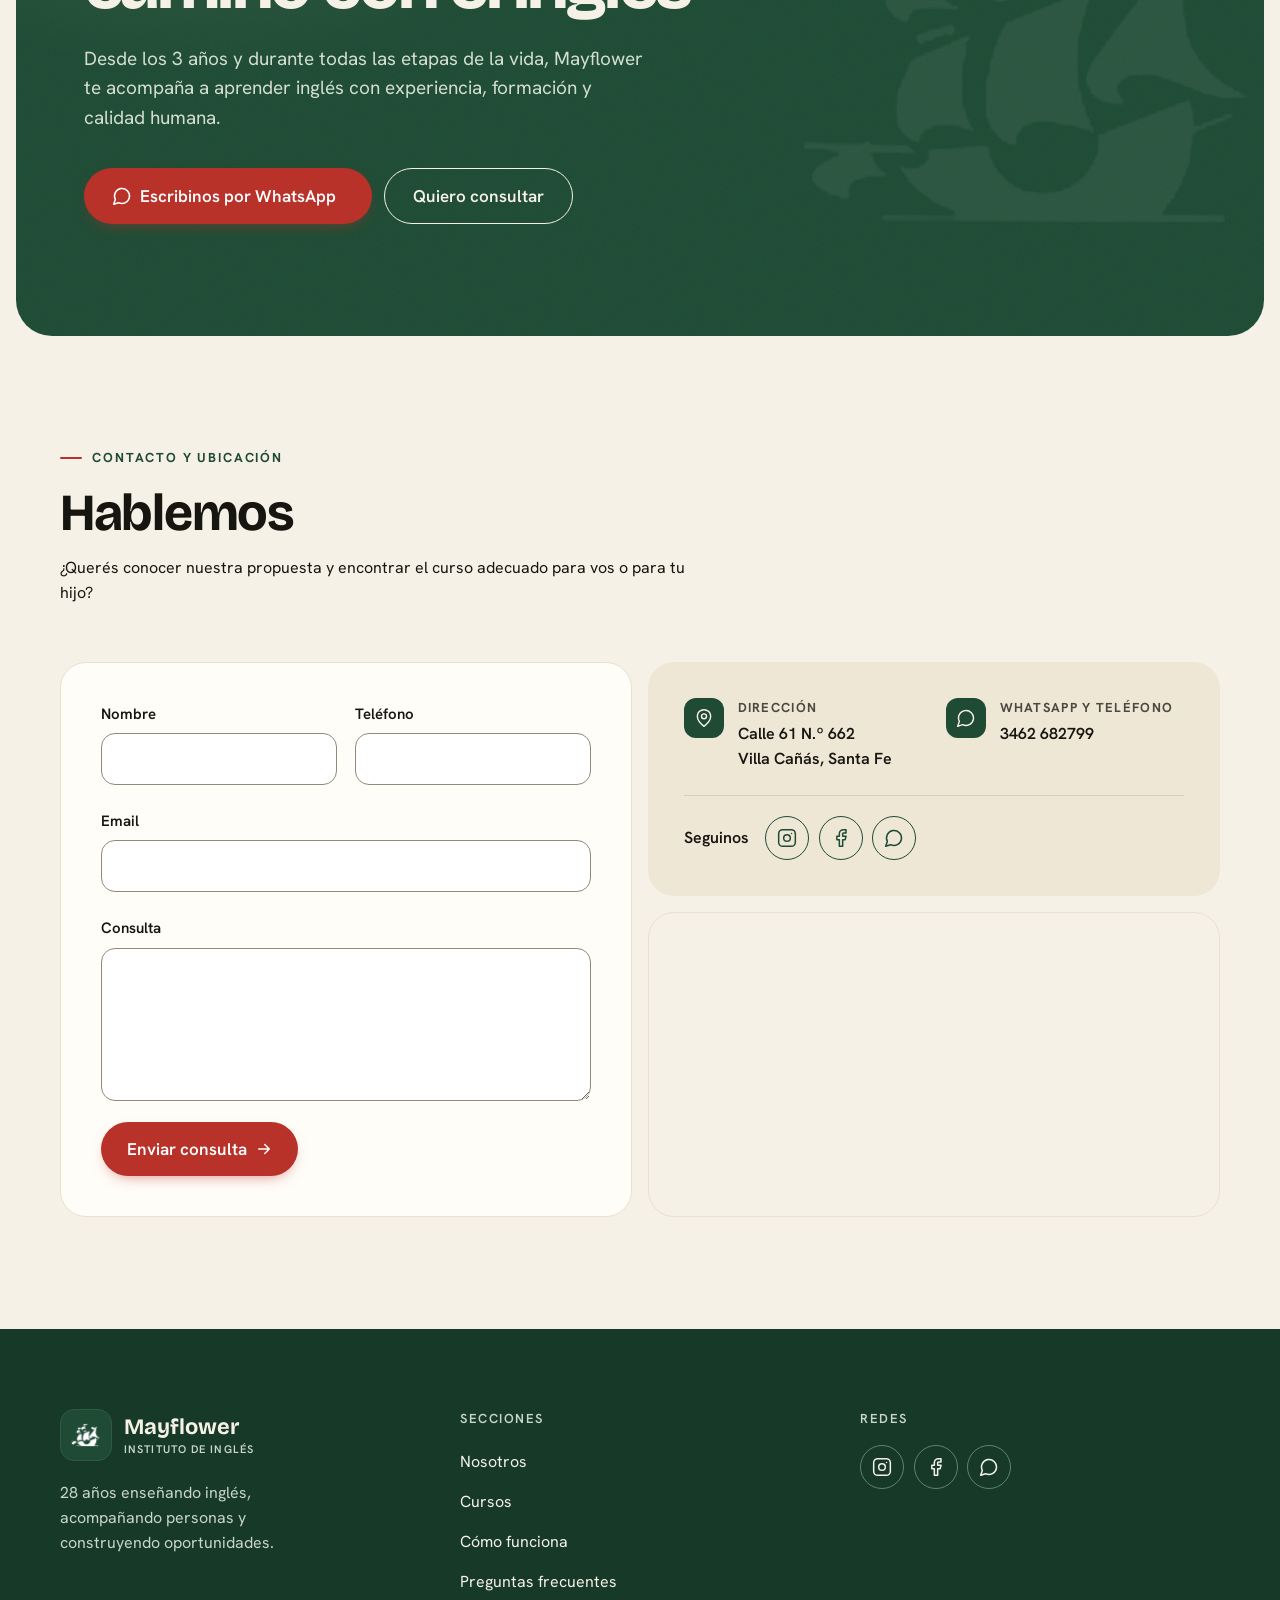
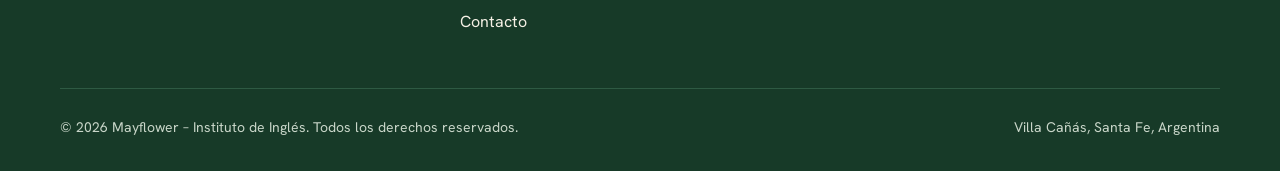
==== commit a865d501: "Replace landing content with final Mayflower copy Co-Authored-By: Claude Sonnet 5.5 <noreply@anthrop" ====
--- a/index.html
+++ b/index.html
@@ -3,8 +3,8 @@
 <head>
 <meta charset="utf-8">
 <meta name="viewport" content="width=device-width, initial-scale=1">
-<title>Mayflower English Study Centre · Villa Cañás, Santa Fe</title>
-<meta name="description" content="Instituto de inglés en Villa Cañás, Santa Fe. Cursos para niños, adolescentes y adultos, y preparación para exámenes internacionales.">
+<title>Mayflower – Instituto de Inglés · Villa Cañás, Santa Fe</title>
+<meta name="description" content="Mayflower – Instituto de Inglés, desde 1998 en Villa Cañás, Santa Fe. Inglés desde los 3 años hasta la adultez, con formación internacional y enseñanza personalizada.">
 <link rel="icon" href="assets/ship-white.png" type="image/png">
 <link rel="preconnect" href="https://fonts.googleapis.com">
 <link rel="preconnect" href="https://fonts.gstatic.com" crossorigin>
@@ -17,11 +17,11 @@
 
 <header class="site-header">
   <div class="header-inner">
-    <a href="#inicio" aria-label="Mayflower English Study Centre, ir al inicio" class="brand">
+    <a href="#inicio" aria-label="Mayflower – Instituto de Inglés, ir al inicio" class="brand">
       <span class="brand-mark"><img src="assets/ship-white.png" alt=""></span>
       <span class="brand-text">
         <span class="brand-name">Mayflower</span>
-        <span class="brand-sub">English Study Centre</span>
+        <span class="brand-sub">Instituto de Inglés</span>
       </span>
     </a>
 
@@ -30,7 +30,6 @@
         <li><a href="#nosotros" class="nav-link">Nosotros</a></li>
         <li><a href="#cursos" class="nav-link">Cursos</a></li>
         <li><a href="#como-funciona" class="nav-link">Cómo funciona</a></li>
-        <li><a href="#testimonios" class="nav-link">Testimonios</a></li>
         <li><a href="#faq" class="nav-link">Preguntas</a></li>
       </ul>
       <a href="#contacto" class="btn btn-primary">Contacto</a>
@@ -47,7 +46,6 @@
       <li><a href="#nosotros" class="mobile-nav-link">Nosotros</a></li>
       <li><a href="#cursos" class="mobile-nav-link">Cursos</a></li>
       <li><a href="#como-funciona" class="mobile-nav-link">Cómo funciona</a></li>
-      <li><a href="#testimonios" class="mobile-nav-link">Testimonios</a></li>
       <li><a href="#faq" class="mobile-nav-link">Preguntas frecuentes</a></li>
     </ul>
     <a href="#contacto" class="mobile-cta">Contacto</a>
@@ -63,9 +61,9 @@
     <img src="assets/ship-white.png" alt="" aria-hidden="true" class="hero-ship">
     <div class="hero-grid">
       <div class="hero-copy">
-        <p class="hero-badge"><span class="hero-badge-dot" aria-hidden="true"></span>English Study Centre · Villa Cañás, Santa Fe</p>
-        <h1 id="hero-title" class="hero-title">Aprendé inglés de verdad, a un paso de casa</h1>
-        <p class="hero-sub">Clases para niños, adolescentes y adultos con grupos reducidos, profesoras certificadas y un método que combina práctica oral desde el primer día con preparación para exámenes internacionales.</p>
+        <p class="hero-badge"><span class="hero-badge-dot" aria-hidden="true"></span>Desde 1998 · Villa Cañás, Santa Fe</p>
+        <h1 id="hero-title" class="hero-title">Inglés para toda la vida</h1>
+        <p class="hero-sub">Desde los 3 años hasta la adultez, acompañamos a cada alumno en su camino de aprendizaje del inglés, con experiencia, formación internacional y una enseñanza cercana, personalizada y profundamente humana.</p>
         <div class="hero-actions">
           <a href="#contacto" class="btn btn-primary btn-lg">Contactanos<svg width="18" height="18" viewBox="0 0 24 24" aria-hidden="true"><path d="M5 12h14M13 6l6 6-6 6"></path></svg></a>
           <a href="#cursos" class="btn btn-outline btn-lg" style="color:var(--bg)">Ver cursos</a>
@@ -79,7 +77,7 @@
         </div>
         <div class="hero-card">
           <span class="hero-card-icon" aria-hidden="true"><img src="assets/ship-white.png" alt=""></span>
-          <span class="hero-card-text"><strong>+15 años enseñando inglés</strong><span>En el corazón de Villa Cañás</span></span>
+          <span class="hero-card-text"><strong>28 años enseñando inglés</strong><span>Con pasión y compromiso</span></span>
         </div>
       </div>
     </div>
@@ -89,37 +87,35 @@
 <section id="mf-stats" aria-label="Datos clave" class="stats-section container">
   <dl class="stats-grid">
     <div data-reveal class="stat">
-      <dt>Años de trayectoria</dt>
-      <dd><span data-count-to="15">0</span><span class="accent">+</span></dd>
+      <dt>Años de experiencia</dt>
+      <dd><span data-count-to="28">0</span></dd>
     </div>
     <div data-reveal class="stat">
-      <dt>Alumnos formados</dt>
-      <dd><span data-count-to="1200">0</span><span class="accent">+</span></dd>
+      <dt>Alumnos capacitados</dt>
+      <dd><span class="accent">+</span><span data-count-to="1500">0</span></dd>
     </div>
     <div data-reveal class="stat">
-      <dt>Niveles y cursos</dt>
-      <dd><span data-count-to="8">0</span></dd>
+      <dt>Edades de formación</dt>
+      <dd><span class="accent">Desde </span><span data-count-to="3">0</span><span class="accent"> años</span></dd>
     </div>
     <div data-reveal class="stat">
-      <dt>Aprobación en exámenes internacionales</dt>
-      <dd><span data-count-to="95">0</span><span class="accent">%</span></dd>
+      <dt>Año de fundación</dt>
+      <dd><span data-count-to="1998" data-plain>0</span></dd>
     </div>
   </dl>
 </section>
 
 <section id="nosotros" aria-labelledby="nosotros-title" class="about-section">
   <div data-reveal class="about-photo">
-    <img src="https://images.unsplash.com/photo-1509062522246-3755977927d7?auto=format&fit=crop&w=1000&q=80" alt="Equipo docente de Mayflower English Study Centre" loading="lazy">
+    <img src="https://images.unsplash.com/photo-1509062522246-3755977927d7?auto=format&fit=crop&w=1000&q=80" alt="Clase en Mayflower – Instituto de Inglés" loading="lazy">
   </div>
   <div data-reveal class="about-text">
     <p class="eyebrow">Sobre nosotros</p>
-    <h2 id="nosotros-title" class="section-title">Enseñamos inglés desde 2009, con raíces en Villa Cañás</h2>
-    <p>Mayflower nació de la convicción de que aprender un idioma es también ganar confianza. Trabajamos con grupos reducidos, materiales actualizados y una metodología que prioriza hablar desde la primera clase, sin perder de vista la gramática y la escritura.</p>
-    <p>Nuestro equipo docente está formado por profesoras de inglés certificadas, con capacitación continua en metodologías de enseñanza para niños, adolescentes y adultos.</p>
-    <div class="about-person">
-      <img class="avatar" src="https://images.unsplash.com/photo-1544005313-94ddf0286df2?auto=format&fit=crop&w=200&q=80" alt="">
-      <span class="about-person-text"><strong>Prof. María Fernanda López</strong><span>Directora académica</span></span>
-    </div>
+    <h2 id="nosotros-title" class="section-title">Una trayectoria construida con experiencia, formación y calidad humana</h2>
+    <p>Desde 1998, Mayflower se dedica a la enseñanza del idioma inglés, acompañando a niños, adolescentes y adultos en cada etapa de su aprendizaje. A lo largo de estos 28 años, más de 1.500 alumnos han pasado por nuestras aulas, construyendo conocimientos y adquiriendo herramientas para comunicarse en inglés con mayor seguridad.</p>
+    <p>Nuestro diferencial no está solamente en enseñar un idioma, sino en la manera en que enseñamos: una enseñanza empática, personalizada y cercana, en la que cada alumno es valorado de manera individual. Contamos con formación de posgrado realizada en Inglaterra, que aporta una mirada internacional y un sólido respaldo a nuestra propuesta.</p>
+    <p><strong>Experiencia internacional. Enseñanza personalizada. Calidad humana.</strong></p>
+  </div>
   </div>
 </section>
 
@@ -127,34 +123,34 @@
   <div class="why-inner">
     <div data-reveal class="why-head">
       <p class="eyebrow">Por qué elegirnos</p>
-      <h2 id="porque-title" class="section-title">Lo que hace distinta a nuestra forma de enseñar</h2>
+      <h2 id="porque-title" class="section-title">¿Por qué elegir Mayflower?</h2>
     </div>
     <ul class="why-grid">
       <li data-reveal class="why-card why-card--feature">
         <span class="why-card-icon" aria-hidden="true"><svg width="28" height="28" viewBox="0 0 24 24"><path d="M16 21v-2a4 4 0 0 0-4-4H6a4 4 0 0 0-4 4v2"></path><circle cx="9" cy="7" r="4"></circle><path d="M22 21v-2a4 4 0 0 0-3-3.87M16 3.13a4 4 0 0 1 0 7.75"></path></svg></span>
-        <h3>Grupos reducidos, de verdad</h3>
-        <p>Como máximo 8 alumnos por grupo, para que cada uno hable, se equivoque y practique sin miedo.</p>
-        <div class="why-card-photo"><img src="https://images.unsplash.com/photo-1571260899304-425eee4c7efc?auto=format&fit=crop&w=900&q=80" alt="Profesora enseñando a un grupo pequeño de alumnos" loading="lazy"></div>
+        <h3>28 años de experiencia</h3>
+        <p>Desde 1998, desarrollamos una trayectoria dedicada exclusivamente a la enseñanza del inglés.</p>
+        <div class="why-card-photo"><img src="https://images.unsplash.com/photo-1571260899304-425eee4c7efc?auto=format&fit=crop&w=900&q=80" alt="Profesora enseñando a un grupo de alumnos" loading="lazy"></div>
       </li>
       <li data-reveal class="why-card">
         <span class="why-card-icon" aria-hidden="true"><svg width="24" height="24" viewBox="0 0 24 24"><path d="M7.9 20A9 9 0 1 0 4 16.1L2 22z"></path></svg></span>
-        <h3>Conversación desde el día uno</h3>
-        <p>Practicás inglés hablado en cada clase, no solo teoría.</p>
+        <h3>Formación internacional</h3>
+        <p>Formación de posgrado realizada en Inglaterra y una mirada educativa con respaldo internacional.</p>
       </li>
       <li data-reveal class="why-card">
         <span class="why-card-icon" aria-hidden="true"><svg width="24" height="24" viewBox="0 0 24 24"><circle cx="12" cy="12" r="10"></circle><path d="M16.24 7.76l-2.12 6.36-6.36 2.12 2.12-6.36z"></path></svg></span>
-        <h3>Seguimiento personalizado</h3>
-        <p>Informes de avance para que sepas cómo viene tu hijo o hija.</p>
+        <h3>Desde los 3 años</h3>
+        <p>Acompañamos al alumno desde sus primeros acercamientos al idioma hasta la adultez.</p>
       </li>
       <li data-reveal class="why-card">
         <span class="why-card-icon" aria-hidden="true"><svg width="24" height="24" viewBox="0 0 24 24"><circle cx="12" cy="8" r="6"></circle><path d="M15.48 12.89L17 22l-5-3-5 3 1.52-9.11"></path></svg></span>
-        <h3>Exámenes internacionales</h3>
-        <p>Preparación específica para Cambridge y Trinity, con altas tasas de aprobación.</p>
+        <h3>Enseñanza empática</h3>
+        <p>Una metodología cercana y humana, que contempla las necesidades particulares de cada alumno.</p>
       </li>
       <li data-reveal class="why-card">
         <span class="why-card-icon" aria-hidden="true"><svg width="24" height="24" viewBox="0 0 24 24"><path d="M2 3h6a4 4 0 0 1 4 4v14a3 3 0 0 0-3-3H2zM22 3h-6a4 4 0 0 0-4 4v14a3 3 0 0 1 3-3h7z"></path></svg></span>
-        <h3>Material propio</h3>
-        <p>Cuadernillos y recursos digitales pensados para cada nivel.</p>
+        <h3>Prestigio y calidad humana</h3>
+        <p>Más de 1.500 alumnos capacitados, en una trayectoria construida sobre el compromiso y la confianza.</p>
       </li>
     </ul>
   </div>
@@ -164,44 +160,44 @@
   <div data-reveal class="section-head-row">
     <div style="max-width:40rem">
       <p class="eyebrow">Cursos</p>
-      <h2 id="cursos-title" class="section-title">Un curso para cada etapa</h2>
-    </div>
-    <p class="lede">Desde los primeros pasos en inglés hasta la preparación para certificaciones internacionales.</p>
+      <h2 id="cursos-title" class="section-title">Un espacio para aprender inglés en cada etapa de la vida</h2>
+    </div>
+    <p class="lede">Nunca es demasiado temprano ni demasiado tarde para aprender inglés. Adaptamos la enseñanza a cada edad, nivel y objetivo.</p>
   </div>
   <ul class="courses-grid">
     <li data-reveal class="course-card">
       <div class="course-photo"><img src="https://images.unsplash.com/photo-1503676260728-1c00da094a0b?auto=format&fit=crop&w=800&q=80" alt="Niños en una clase de inglés" loading="lazy"></div>
       <div class="course-body">
-        <span class="course-tag">4 a 10 años</span>
+        <span class="course-tag">Desde los 3 años</span>
         <h3>Kids</h3>
-        <p>Aprenden jugando: canciones, juegos y actividades que despiertan el gusto por el idioma.</p>
+        <p>Primeros contactos con el inglés de manera natural, dinámica y significativa, desarrollando progresivamente comprensión, vocabulario y comunicación.</p>
         <a href="#contacto" aria-label="Ver más sobre el curso Kids" class="course-link">Ver más<svg width="16" height="16" viewBox="0 0 24 24" aria-hidden="true"><path d="M5 12h14M13 6l6 6-6 6"></path></svg></a>
       </div>
     </li>
     <li data-reveal class="course-card">
       <div class="course-photo"><img src="https://images.unsplash.com/photo-1580582932707-520aed937b7b?auto=format&fit=crop&w=800&q=80" alt="Adolescentes participando en clase" loading="lazy"></div>
       <div class="course-body">
-        <span class="course-tag">11 a 17 años</span>
+        <span class="course-tag">Adolescentes</span>
         <h3>Adolescentes</h3>
-        <p>Preparación académica y conversación real, pensada para el ritmo de la secundaria.</p>
+        <p>Cursos adaptados a sus intereses, fortaleciendo las cuatro habilidades: speaking, listening, reading y writing.</p>
         <a href="#contacto" aria-label="Ver más sobre el curso Adolescentes" class="course-link">Ver más<svg width="16" height="16" viewBox="0 0 24 24" aria-hidden="true"><path d="M5 12h14M13 6l6 6-6 6"></path></svg></a>
       </div>
     </li>
     <li data-reveal class="course-card">
       <div class="course-photo"><img src="https://images.unsplash.com/photo-1543269865-cbf427effbad?auto=format&fit=crop&w=800&q=80" alt="Grupo de adultos estudiando inglés" loading="lazy"></div>
       <div class="course-body">
-        <span class="course-tag">Desde 18 años</span>
+        <span class="course-tag">Adultos</span>
         <h3>Adultos</h3>
-        <p>Grupos por nivel, horarios flexibles y foco en el inglés que usás en el trabajo y viajando.</p>
+        <p>Para quienes desean aprender, perfeccionar o retomar el idioma, con objetivos personales, académicos o profesionales.</p>
         <a href="#contacto" aria-label="Ver más sobre el curso Adultos" class="course-link">Ver más<svg width="16" height="16" viewBox="0 0 24 24" aria-hidden="true"><path d="M5 12h14M13 6l6 6-6 6"></path></svg></a>
       </div>
     </li>
     <li data-reveal class="course-card course-card--dark">
       <div class="course-photo"><img src="https://images.unsplash.com/photo-1523050854058-8df90110c9f1?auto=format&fit=crop&w=800&q=80" alt="Alumnos recibiendo su certificado internacional" loading="lazy"></div>
       <div class="course-body">
-        <span class="course-tag">Todos los niveles</span>
+        <span class="course-tag">Según nivel</span>
         <h3>Exámenes internacionales</h3>
-        <p>Preparación intensiva para Cambridge (KET, PET, FCE) y Trinity, con simulacros incluidos.</p>
+        <p>Preparación específica para quienes desean rendir exámenes internacionales, con acompañamiento y orientación durante todo el proceso.</p>
         <a href="#contacto" aria-label="Ver más sobre la preparación para exámenes internacionales" class="course-link">Ver más<svg width="16" height="16" viewBox="0 0 24 24" aria-hidden="true"><path d="M5 12h14M13 6l6 6-6 6"></path></svg></a>
       </div>
     </li>
@@ -212,78 +208,37 @@
   <div class="steps-panel">
     <div data-reveal class="steps-head">
       <p class="eyebrow">Cómo funciona</p>
-      <h2 id="pasos-title" class="section-title">Empezar es simple</h2>
+      <h2 id="pasos-title" class="section-title">Cómo funciona</h2>
     </div>
     <ol class="steps-list">
       <li data-reveal class="step">
         <div class="step-head" aria-hidden="true"><span class="step-num">01</span><span class="step-line"></span></div>
-        <h3>Contactanos</h3>
-        <p>Escribinos por WhatsApp o completá el formulario y te respondemos a la brevedad.</p>
+        <h3>Conocemos al alumno</h3>
+        <p>Identificamos su edad, nivel, necesidades y objetivos.</p>
       </li>
       <li data-reveal class="step">
         <div class="step-head" aria-hidden="true"><span class="step-num">02</span><span class="step-line"></span></div>
-        <h3>Prueba de nivel</h3>
-        <p>Una charla breve y sin costo para ubicarte en el grupo que mejor te queda.</p>
+        <h3>Encontramos el curso adecuado</h3>
+        <p>Lo orientamos hacia la propuesta que mejor se adapta a sus características.</p>
       </li>
       <li data-reveal class="step">
         <div class="step-head" aria-hidden="true"><span class="step-num">03</span><span class="step-line"></span></div>
-        <h3>Elegí tu curso</h3>
-        <p>Te contamos los horarios disponibles y elegís el que se ajuste a tu rutina.</p>
+        <h3>Aprendemos y avanzamos</h3>
+        <p>A través de una enseñanza cercana, dinámica y personalizada.</p>
       </li>
       <li data-reveal class="step">
         <div class="step-head" aria-hidden="true"><span class="step-num step-num--final">04</span></div>
-        <h3>Empezá a aprender</h3>
-        <p>Arrancás las clases con tu grupo y hacés seguimiento de tu progreso.</p>
+        <h3>Acompañamos su progreso</h3>
+        <p>Seguimos su evolución y lo acompañamos en cada etapa de su aprendizaje.</p>
       </li>
     </ol>
-  </div>
-</section>
-
-<section id="testimonios" aria-labelledby="testimonios-title" class="testimonials-section">
-  <div class="testimonials-inner">
-    <div data-reveal class="testimonials-head">
-      <p class="eyebrow">Testimonios</p>
-      <h2 id="testimonios-title" class="section-title">Lo que dicen las familias y alumnos</h2>
-    </div>
-    <ul class="testimonials-grid">
-      <li data-reveal>
-        <figure class="testimonial">
-          <span class="testimonial-quote-mark" aria-hidden="true">&ldquo;</span>
-          <blockquote>Mi hija empezó con miedo a hablar y hoy participa en clase sin dudar. El cambio se nota clase a clase.</blockquote>
-          <figcaption>
-            <img class="avatar" src="https://images.unsplash.com/photo-1544723795-3fb6469f5b39?auto=format&fit=crop&w=200&q=80" alt="">
-            <span><strong>Verónica Suárez</strong><span class="role">Mamá de alumna de Kids</span></span>
-          </figcaption>
-        </figure>
-      </li>
-      <li data-reveal>
-        <figure class="testimonial testimonial--dark">
-          <span class="testimonial-quote-mark" aria-hidden="true">&ldquo;</span>
-          <blockquote>Rendí el First Certificate y aprobé con muy buen puntaje. La preparación con simulacros me dio mucha seguridad.</blockquote>
-          <figcaption>
-            <img class="avatar" src="https://images.unsplash.com/photo-1520813792240-56fc4a3765a7?auto=format&fit=crop&w=200&q=80" alt="">
-            <span><strong>Camila Ibarra</strong><span class="role">Alumna adolescente</span></span>
-          </figcaption>
-        </figure>
-      </li>
-      <li data-reveal>
-        <figure class="testimonial">
-          <span class="testimonial-quote-mark" aria-hidden="true">&ldquo;</span>
-          <blockquote>Necesitaba inglés para el trabajo y en pocos meses ya podía sostener reuniones sin problema. Los horarios flexibles ayudan un montón.</blockquote>
-          <figcaption>
-            <img class="avatar" src="https://images.unsplash.com/photo-1500648767791-00dcc994a43e?auto=format&fit=crop&w=200&q=80" alt="">
-            <span><strong>Diego Martínez</strong><span class="role">Alumno adulto</span></span>
-          </figcaption>
-        </figure>
-      </li>
-    </ul>
   </div>
 </section>
 
 <section id="galeria" aria-labelledby="galeria-title" class="gallery-section">
   <div data-reveal class="section-head-row">
     <div style="max-width:40rem">
-      <p class="eyebrow">Vida en el instituto</p>
+      <p class="eyebrow">Galería</p>
       <h2 id="galeria-title" class="section-title">Así se vive Mayflower</h2>
     </div>
     <a href="#" class="course-link" style="min-height:44px"><svg width="18" height="18" viewBox="0 0 24 24" aria-hidden="true" style="stroke-width:1.8"><rect x="2" y="2" width="20" height="20" rx="5"></rect><circle cx="12" cy="12" r="4"></circle><path d="M17.5 6.5h.01"></path></svg>Ver más en Instagram</a>
@@ -301,29 +256,29 @@
 <section id="faq" aria-labelledby="faq-title" class="faq-section">
   <div data-reveal class="faq-head">
     <p class="eyebrow">Preguntas frecuentes</p>
-    <h2 id="faq-title" class="section-title">Dudas que suelen tener las familias</h2>
+    <h2 id="faq-title" class="section-title">Preguntas frecuentes</h2>
     <p class="hint">¿No encontrás tu respuesta? <a href="#contacto">Escribinos</a> y te contamos.</p>
   </div>
   <div data-reveal class="faq-list">
     <div class="faq-item">
-      <h3 style="margin:0"><button id="faq-b0" type="button" class="faq-question" aria-expanded="false" aria-controls="faq-p0">¿A partir de qué edad pueden empezar los chicos?<span class="faq-icon" aria-hidden="true"><svg width="16" height="16" viewBox="0 0 24 24"><path d="M12 5v14M5 12h14"></path></svg></span></button></h3>
-      <div id="faq-p0" role="region" aria-labelledby="faq-b0" class="faq-answer"><div class="faq-answer-inner"><p>Los grupos de Kids arrancan desde los 4 años, con propuestas lúdicas adaptadas a cada edad.</p></div></div>
+      <h3 style="margin:0"><button id="faq-b0" type="button" class="faq-question" aria-expanded="false" aria-controls="faq-p0">¿A partir de qué edad pueden comenzar?<span class="faq-icon" aria-hidden="true"><svg width="16" height="16" viewBox="0 0 24 24"><path d="M12 5v14M5 12h14"></path></svg></span></button></h3>
+      <div id="faq-p0" role="region" aria-labelledby="faq-b0" class="faq-answer"><div class="faq-answer-inner"><p>En Mayflower recibimos alumnos desde los 3 años, con propuestas adaptadas a cada etapa y edad.</p></div></div>
     </div>
     <div class="faq-item">
-      <h3 style="margin:0"><button id="faq-b1" type="button" class="faq-question" aria-expanded="false" aria-controls="faq-p1">¿Cómo es la prueba de nivel?<span class="faq-icon" aria-hidden="true"><svg width="16" height="16" viewBox="0 0 24 24"><path d="M12 5v14M5 12h14"></path></svg></span></button></h3>
-      <div id="faq-p1" role="region" aria-labelledby="faq-b1" class="faq-answer"><div class="faq-answer-inner"><p>Es una charla breve y sin costo, presencial o virtual, para ubicarte en el grupo adecuado.</p></div></div>
+      <h3 style="margin:0"><button id="faq-b1" type="button" class="faq-question" aria-expanded="false" aria-controls="faq-p1">¿Necesito tener conocimientos previos de inglés?<span class="faq-icon" aria-hidden="true"><svg width="16" height="16" viewBox="0 0 24 24"><path d="M12 5v14M5 12h14"></path></svg></span></button></h3>
+      <div id="faq-p1" role="region" aria-labelledby="faq-b1" class="faq-answer"><div class="faq-answer-inner"><p>No. Contamos con propuestas para diferentes niveles, desde quienes tienen su primer contacto con el idioma hasta alumnos que desean perfeccionarlo.</p></div></div>
     </div>
     <div class="faq-item">
-      <h3 style="margin:0"><button id="faq-b2" type="button" class="faq-question" aria-expanded="false" aria-controls="faq-p2">¿Cuántos alumnos hay por grupo?<span class="faq-icon" aria-hidden="true"><svg width="16" height="16" viewBox="0 0 24 24"><path d="M12 5v14M5 12h14"></path></svg></span></button></h3>
-      <div id="faq-p2" role="region" aria-labelledby="faq-b2" class="faq-answer"><div class="faq-answer-inner"><p>Trabajamos con grupos reducidos de hasta 8 alumnos para garantizar la práctica oral de todos.</p></div></div>
+      <h3 style="margin:0"><button id="faq-b2" type="button" class="faq-question" aria-expanded="false" aria-controls="faq-p2">¿Pueden estudiar adolescentes y adultos?<span class="faq-icon" aria-hidden="true"><svg width="16" height="16" viewBox="0 0 24 24"><path d="M12 5v14M5 12h14"></path></svg></span></button></h3>
+      <div id="faq-p2" role="region" aria-labelledby="faq-b2" class="faq-answer"><div class="faq-answer-inner"><p>Sí. Nuestra propuesta está pensada para acompañar el aprendizaje del inglés durante las diferentes etapas de la vida.</p></div></div>
     </div>
     <div class="faq-item">
-      <h3 style="margin:0"><button id="faq-b3" type="button" class="faq-question" aria-expanded="false" aria-controls="faq-p3">¿Necesito comprar materiales aparte?<span class="faq-icon" aria-hidden="true"><svg width="16" height="16" viewBox="0 0 24 24"><path d="M12 5v14M5 12h14"></path></svg></span></button></h3>
-      <div id="faq-p3" role="region" aria-labelledby="faq-b3" class="faq-answer"><div class="faq-answer-inner"><p>Usamos cuadernillos propios incluidos en la cuota, más recursos digitales de apoyo.</p></div></div>
+      <h3 style="margin:0"><button id="faq-b3" type="button" class="faq-question" aria-expanded="false" aria-controls="faq-p3">¿Preparan para exámenes internacionales?<span class="faq-icon" aria-hidden="true"><svg width="16" height="16" viewBox="0 0 24 24"><path d="M12 5v14M5 12h14"></path></svg></span></button></h3>
+      <div id="faq-p3" role="region" aria-labelledby="faq-b3" class="faq-answer"><div class="faq-answer-inner"><p>Sí. Contamos con preparación específica para alumnos que desean presentarse a exámenes internacionales, de acuerdo con su nivel y objetivo.</p></div></div>
     </div>
     <div class="faq-item">
-      <h3 style="margin:0"><button id="faq-b4" type="button" class="faq-question" aria-expanded="false" aria-controls="faq-p4">¿Puedo inscribirme durante el año?<span class="faq-icon" aria-hidden="true"><svg width="16" height="16" viewBox="0 0 24 24"><path d="M12 5v14M5 12h14"></path></svg></span></button></h3>
-      <div id="faq-p4" role="region" aria-labelledby="faq-b4" class="faq-answer"><div class="faq-answer-inner"><p>Sí, las inscripciones están abiertas todo el año según disponibilidad de vacantes por grupo.</p></div></div>
+      <h3 style="margin:0"><button id="faq-b4" type="button" class="faq-question" aria-expanded="false" aria-controls="faq-p4">¿Qué diferencia a Mayflower?<span class="faq-icon" aria-hidden="true"><svg width="16" height="16" viewBox="0 0 24 24"><path d="M12 5v14M5 12h14"></path></svg></span></button></h3>
+      <div id="faq-p4" role="region" aria-labelledby="faq-b4" class="faq-answer"><div class="faq-answer-inner"><p>Nuestra propuesta combina 28 años de experiencia, formación internacional, enseñanza empática y personalizada y una fuerte calidad humana, acompañando a cada alumno de manera cercana.</p></div></div>
     </div>
   </div>
 </section>
@@ -334,14 +289,14 @@
     <div class="cta-grain" aria-hidden="true"></div>
     <img src="assets/ship-white.png" alt="" aria-hidden="true" class="cta-ship">
     <div class="cta-inner">
-      <h2 id="cta-title" class="cta-title">Dale a tu inglés el impulso que necesita</h2>
-      <p class="cta-sub">Quedan pocos lugares disponibles para el próximo ciclo de inscripciones.</p>
+      <h2 id="cta-title" class="cta-title">Empezá hoy tu camino con el inglés</h2>
+      <p class="cta-sub">Desde los 3 años y durante todas las etapas de la vida, Mayflower te acompaña a aprender inglés con experiencia, formación y calidad humana.</p>
       <div class="cta-actions">
         <a href="https://wa.me/5493462682799" target="_blank" rel="noopener" class="btn btn-primary btn-xl">
           <svg width="20" height="20" viewBox="0 0 24 24" aria-hidden="true" style="stroke-width:1.8"><path d="M7.9 20A9 9 0 1 0 4 16.1L2 22z"></path></svg>
           Escribinos por WhatsApp<span class="visually-hidden"> (se abre en una pestaña nueva)</span>
         </a>
-        <a href="#contacto" class="btn btn-outline btn-xl" style="color:var(--bg)">Dejanos tu consulta</a>
+        <a href="#contacto" class="btn btn-outline btn-xl" style="color:var(--bg)">Quiero consultar</a>
       </div>
     </div>
   </div>
@@ -351,6 +306,7 @@
   <div data-reveal class="contact-head">
     <p class="eyebrow">Contacto y ubicación</p>
     <h2 id="contacto-title" class="section-title">Hablemos</h2>
+    <p class="lede">¿Querés conocer nuestra propuesta y encontrar el curso adecuado para vos o para tu hijo?</p>
   </div>
   <div class="contact-grid">
     <!--
@@ -386,9 +342,7 @@
     <div class="contact-side">
       <div data-reveal class="contact-info">
         <div class="info-item"><span class="info-icon" aria-hidden="true"><svg width="20" height="20" viewBox="0 0 24 24"><path d="M20 10c0 6-8 12-8 12s-8-6-8-12a8 8 0 0 1 16 0z"></path><circle cx="12" cy="10" r="3"></circle></svg></span><div><h3>Dirección</h3><p>Calle 61 N.º 662<br>Villa Cañás, Santa Fe</p></div></div>
-        <div class="info-item"><span class="info-icon" aria-hidden="true"><svg width="20" height="20" viewBox="0 0 24 24"><path d="M7.9 20A9 9 0 1 0 4 16.1L2 22z"></path></svg></span><div><h3>WhatsApp y teléfono</h3><p>+54 9 3462 68-2799</p></div></div>
-        <div class="info-item"><span class="info-icon" aria-hidden="true"><svg width="20" height="20" viewBox="0 0 24 24"><rect x="2" y="4" width="20" height="16" rx="2"></rect><path d="M22 7l-10 6L2 7"></path></svg></span><div><h3>Email</h3><p>info@mayflowervc.com.ar</p></div></div>
-        <div class="info-item"><span class="info-icon" aria-hidden="true"><svg width="20" height="20" viewBox="0 0 24 24"><circle cx="12" cy="12" r="10"></circle><path d="M12 6v6l4 2"></path></svg></span><div><h3>Horarios</h3><p>Lunes a viernes, 14 a 20 h</p></div></div>
+        <div class="info-item"><span class="info-icon" aria-hidden="true"><svg width="20" height="20" viewBox="0 0 24 24"><path d="M7.9 20A9 9 0 1 0 4 16.1L2 22z"></path></svg></span><div><h3>WhatsApp y teléfono</h3><p>3462 682799</p></div></div>
         <div class="social-row">
           <span class="label">Seguinos</span>
           <a href="#" aria-label="Instagram de Mayflower" class="social-btn"><svg width="20" height="20" viewBox="0 0 24 24" aria-hidden="true" style="stroke-width:1.8"><rect x="2" y="2" width="20" height="20" rx="5"></rect><circle cx="12" cy="12" r="4"></circle><path d="M17.5 6.5h.01"></path></svg></a>
@@ -397,7 +351,7 @@
         </div>
       </div>
       <div data-reveal class="map-embed">
-        <iframe src="https://www.google.com/maps?q=Calle%2061%20662%2C%20Villa%20Ca%C3%B1%C3%A1s%2C%20Santa%20Fe%2C%20Argentina&output=embed" title="Ubicación de Mayflower English Study Centre en el mapa" loading="lazy" referrerpolicy="no-referrer-when-downgrade"></iframe>
+        <iframe src="https://www.google.com/maps?q=Calle%2061%20662%2C%20Villa%20Ca%C3%B1%C3%A1s%2C%20Santa%20Fe%2C%20Argentina&output=embed" title="Ubicación de Mayflower – Instituto de Inglés en el mapa" loading="lazy" referrerpolicy="no-referrer-when-downgrade"></iframe>
       </div>
     </div>
   </div>
@@ -409,11 +363,11 @@
   <div class="footer-inner">
     <div class="footer-top">
       <div class="footer-brand">
-        <a href="#inicio" aria-label="Mayflower English Study Centre, volver al inicio" class="footer-brand-link">
+        <a href="#inicio" aria-label="Mayflower – Instituto de Inglés, volver al inicio" class="footer-brand-link">
           <span class="footer-brand-mark"><img src="assets/ship-white.png" alt=""></span>
-          <span class="footer-brand-text"><span class="name">Mayflower</span><span class="sub">English Study Centre</span></span>
+          <span class="footer-brand-text"><span class="name">Mayflower</span><span class="sub">Instituto de Inglés</span></span>
         </a>
-        <p>Enseñamos inglés en Villa Cañás desde 2009, con clases pensadas para cada etapa de la vida.</p>
+        <p>28 años enseñando inglés, acompañando personas y construyendo oportunidades.</p>
       </div>
       <nav aria-label="Secciones">
         <h2 class="footer-heading">Secciones</h2>
@@ -435,7 +389,7 @@
       </div>
     </div>
     <div class="footer-bottom">
-      <p>© <span id="current-year"></span> Mayflower English Study Centre. Todos los derechos reservados.</p>
+      <p>© <span id="current-year"></span> Mayflower – Instituto de Inglés. Todos los derechos reservados.</p>
       <p>Villa Cañás, Santa Fe, Argentina</p>
     </div>
   </div>
